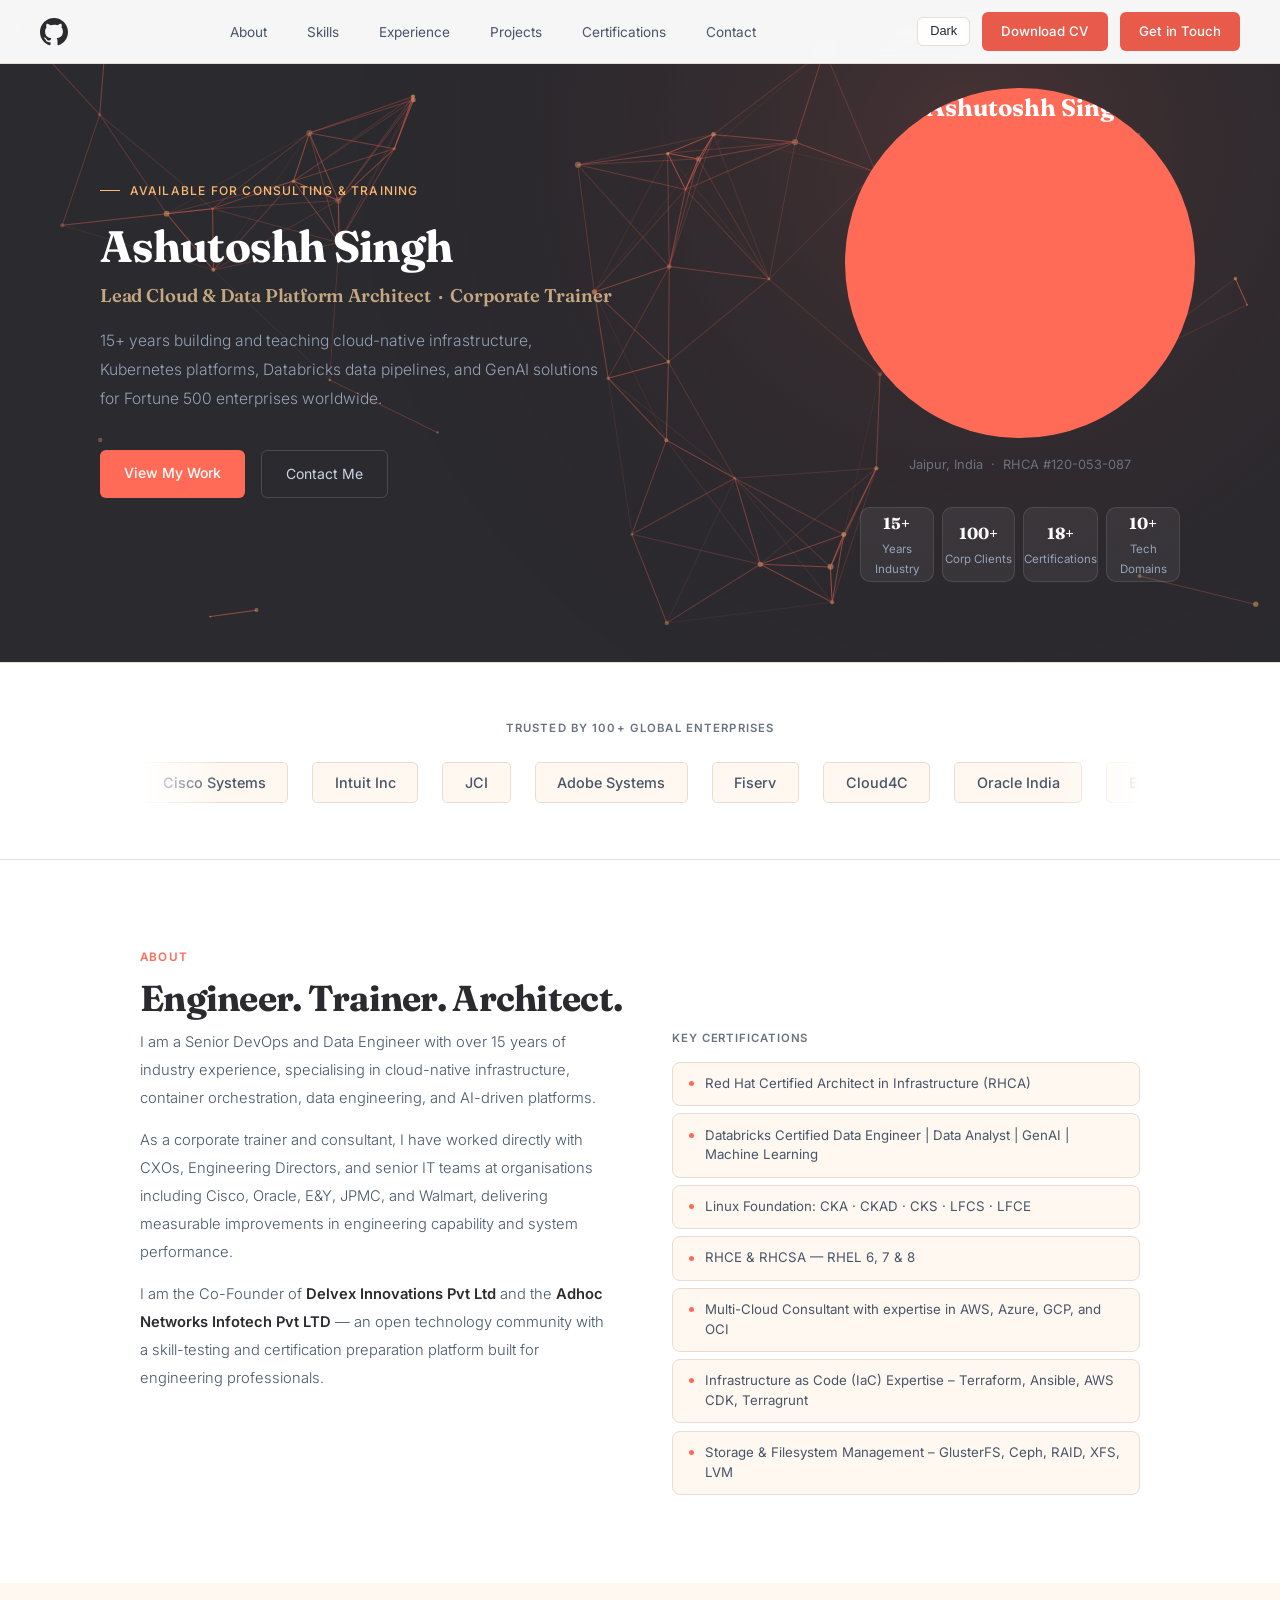
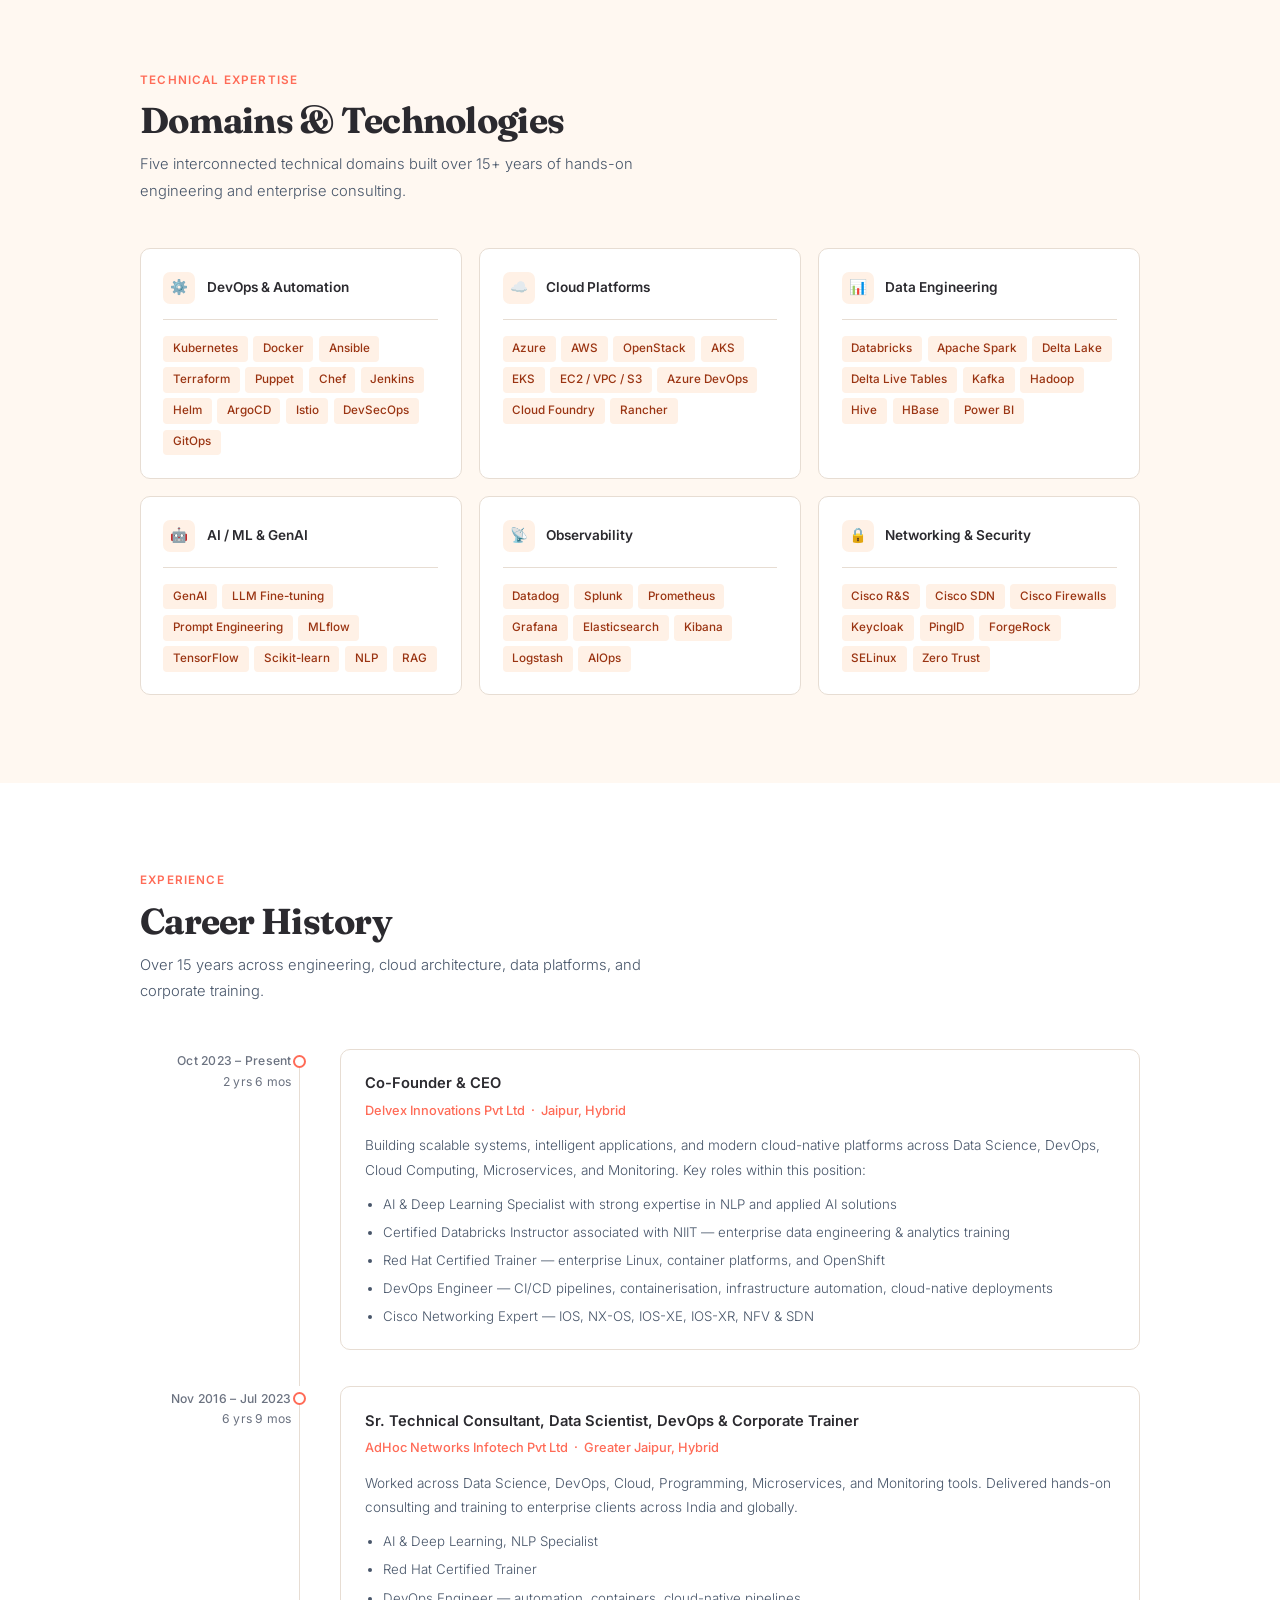
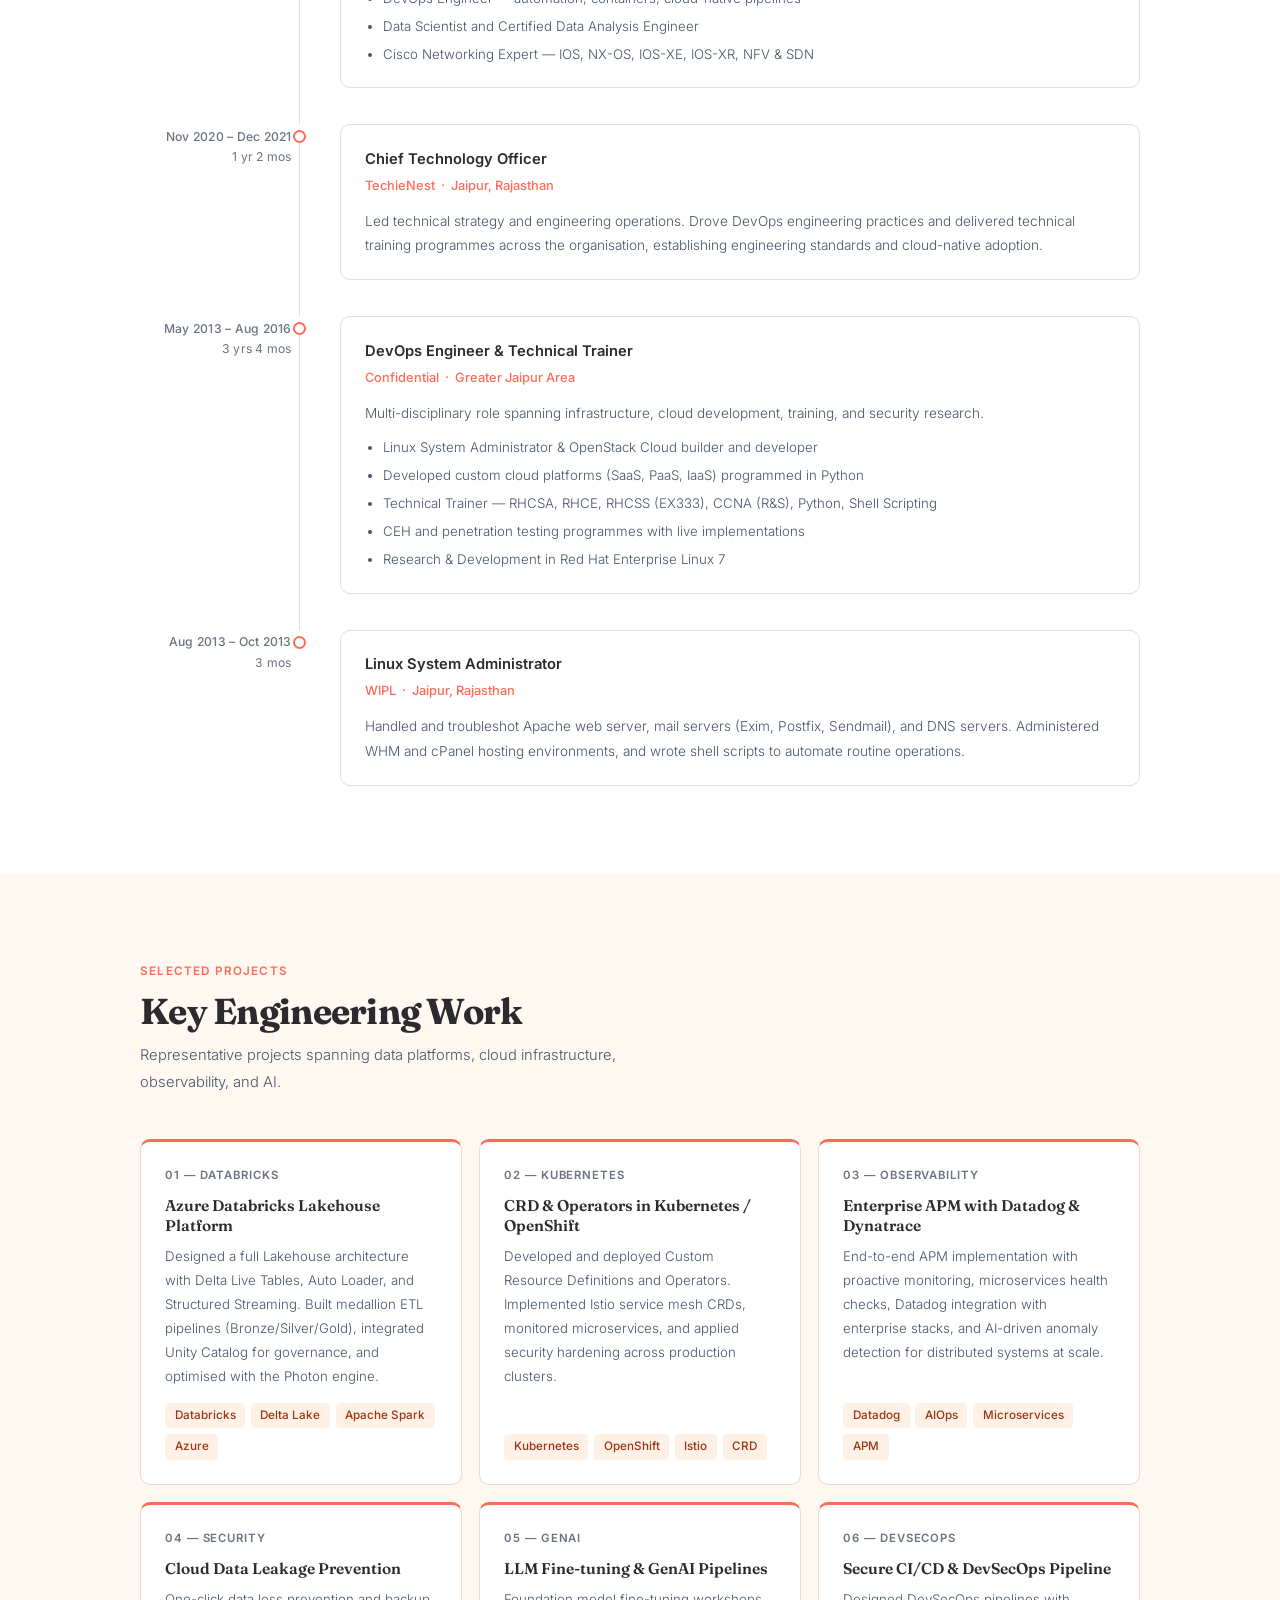
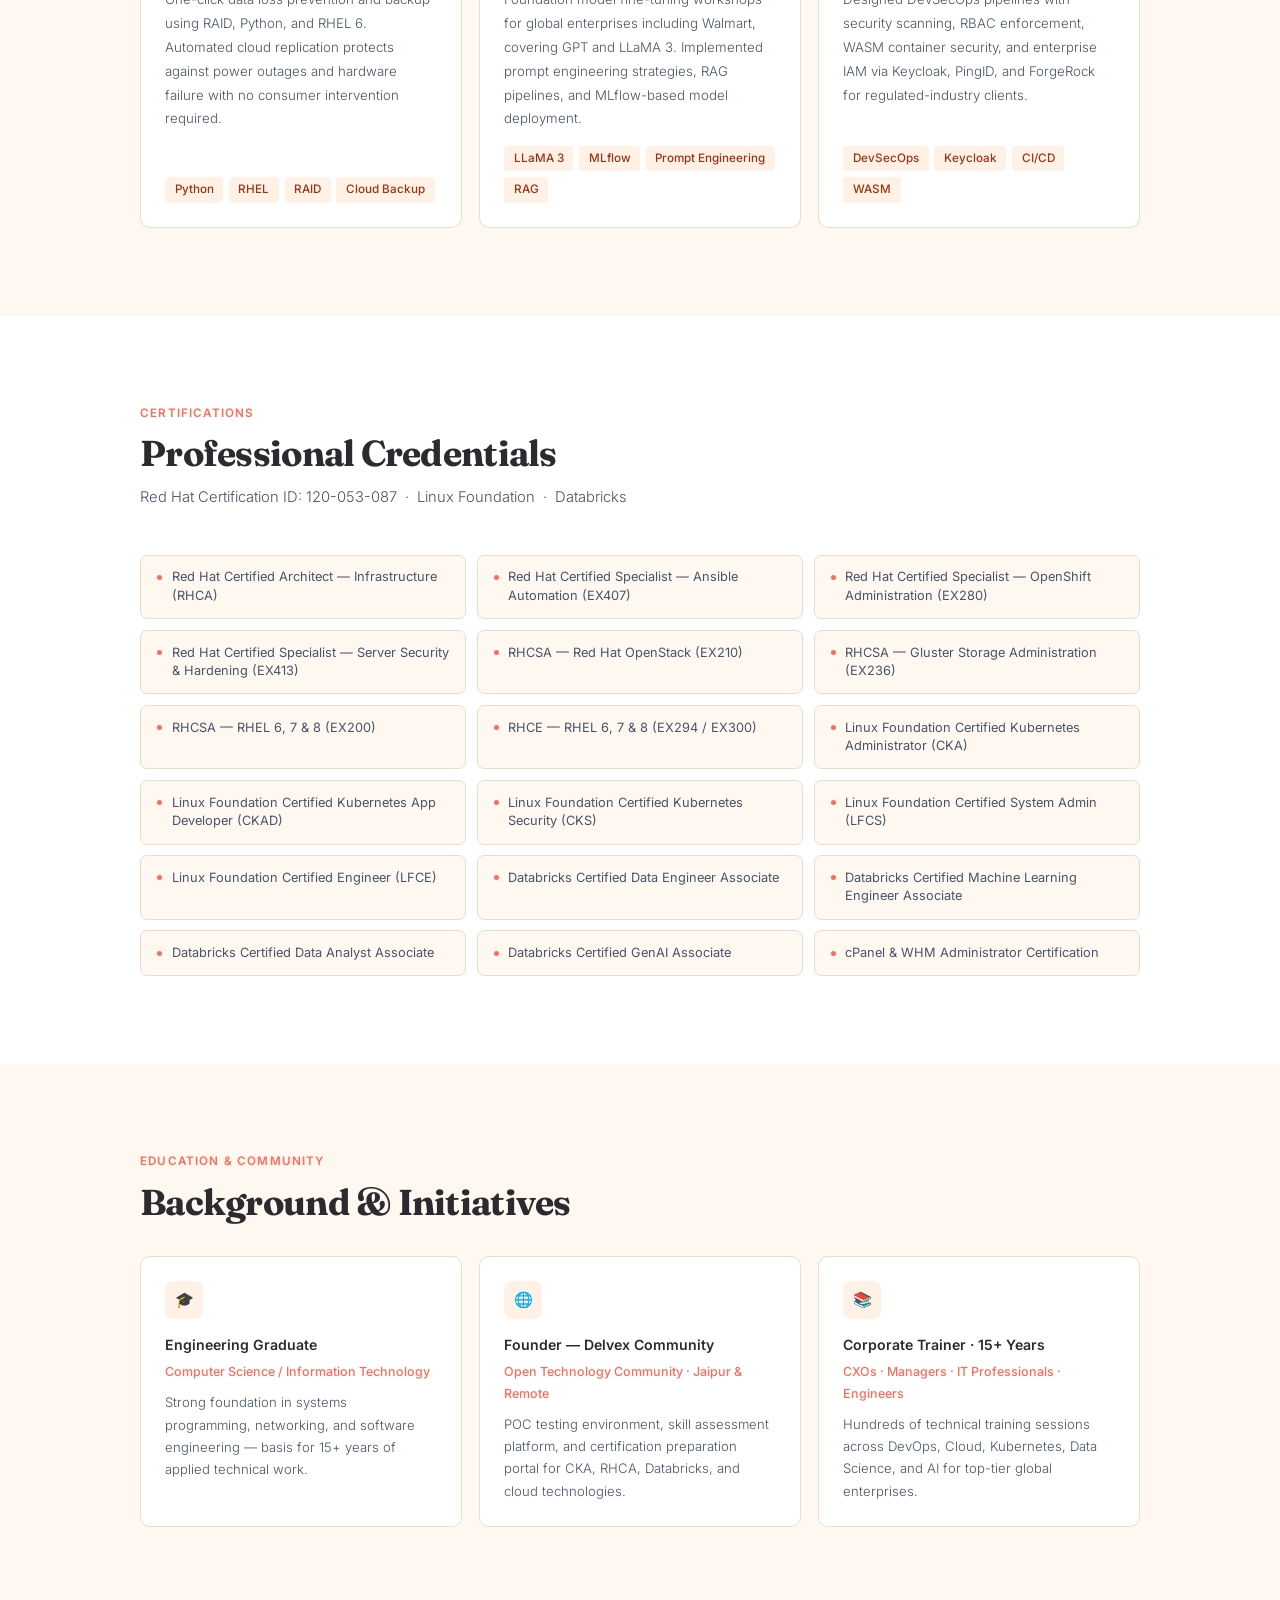
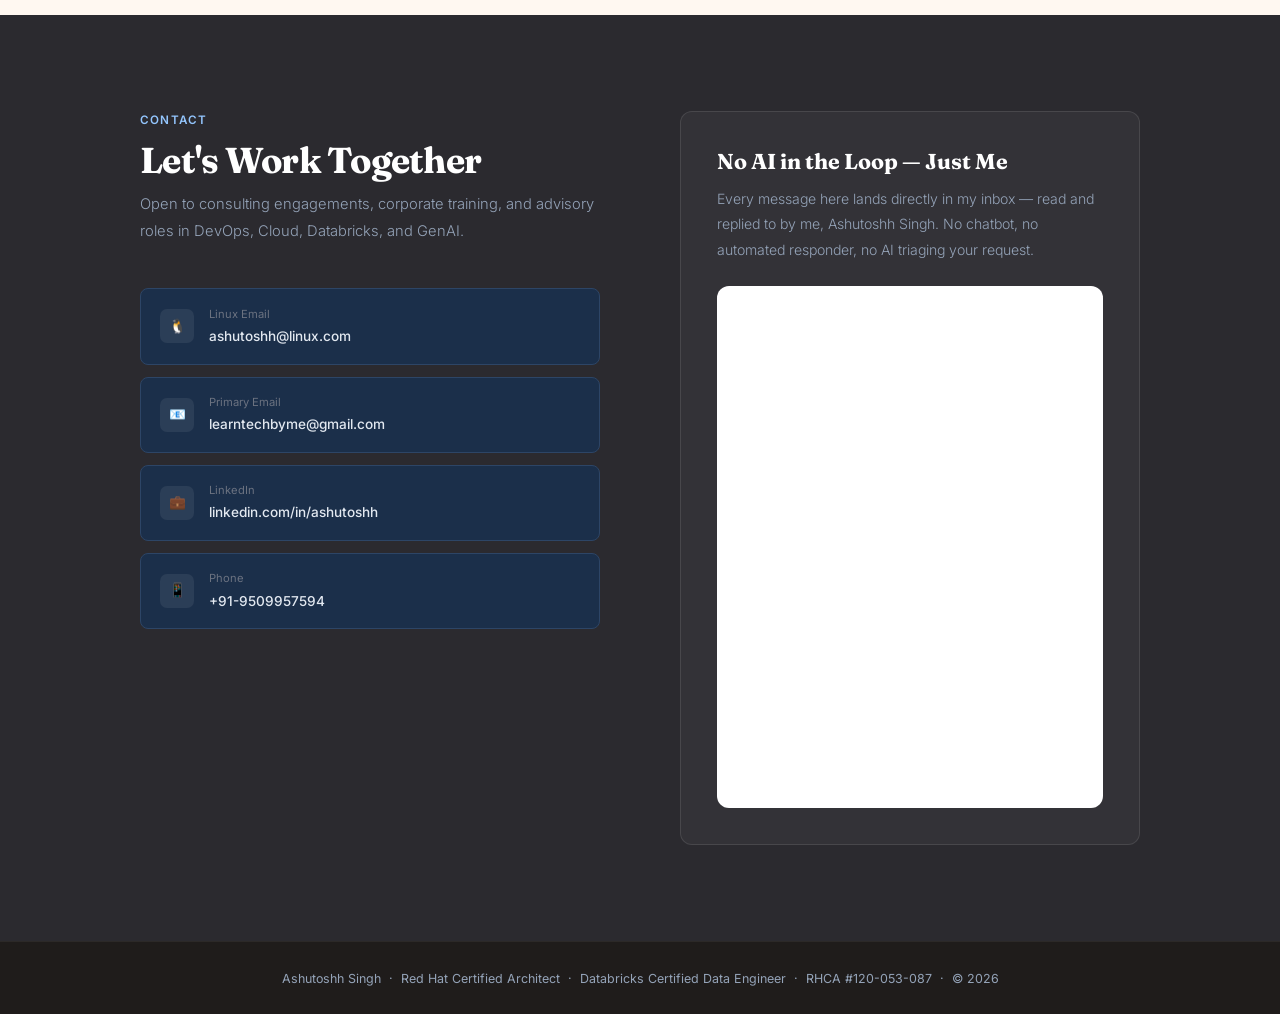
==== index.html @ 28210492 "Databricsk Certs GenAI" ====
<!DOCTYPE html>
<html lang="en">
<head>
<meta charset="UTF-8"/>
<meta name="viewport" content="width=device-width, initial-scale=1.0"/>
<meta name="description" content="Ashutoshh Singh - Lead Cloud and Data Platform Architect, DevOps consultant, and corporate trainer with 15+ years of experience."/>
<title>Ashutoshh Singh — Lead Devops & Data Platform Architect | Corporate Trainer</title>
<link rel="preconnect" href="https://fonts.googleapis.com"/>
<link rel="preconnect" href="https://fonts.gstatic.com" crossorigin/>
<link href="https://fonts.googleapis.com/css2?family=Inter:wght@300;400;500;600&family=Fraunces:wght@400;600;700&display=swap" rel="stylesheet"/>
<script type="text/javascript" src="https://js-cdn.dynatrace.com/jstag/1547c029d8c/bf96698ipk/3ed8f9ea52c4d3cd_complete.js" crossorigin="anonymous"></script>
<script>
  (function () {
    try {
      var savedTheme = localStorage.getItem('theme');
      var prefersDark = globalThis.matchMedia && globalThis.matchMedia('(prefers-color-scheme: dark)').matches;
      var activeTheme = savedTheme || (prefersDark ? 'dark' : 'light');
      document.documentElement.dataset.theme = activeTheme;
    } catch {
      document.documentElement.dataset.theme = 'light';
    }
  })();
</script>
<link rel="stylesheet" href="styles.css"/>
</head>
<body>

<a href="#about" style="position:absolute;left:-9999px;top:auto;width:1px;height:1px;overflow:hidden;">Skip to content</a>

<nav>
  <div class="nav-logo">
    <a href="https://github.com/redashu" target="_blank" rel="noopener noreferrer" aria-label="GitHub Profile" style="display:flex;align-items:center;color:var(--navy);text-decoration:none;">
      <svg xmlns="http://www.w3.org/2000/svg" width="28" height="28" viewBox="0 0 24 24" fill="currentColor">
        <path d="M12 0C5.374 0 0 5.373 0 12c0 5.302 3.438 9.8 8.207 11.387.599.111.793-.261.793-.577v-2.234c-3.338.726-4.033-1.416-4.033-1.416-.546-1.387-1.333-1.756-1.333-1.756-1.089-.745.083-.729.083-.729 1.205.084 1.839 1.237 1.839 1.237 1.07 1.834 2.807 1.304 3.492.997.107-.775.418-1.305.762-1.604-2.665-.305-5.467-1.334-5.467-5.931 0-1.311.469-2.381 1.236-3.221-.124-.303-.535-1.524.117-3.176 0 0 1.008-.322 3.301 1.23A11.509 11.509 0 0112 5.803c1.02.005 2.047.138 3.006.404 2.291-1.552 3.297-1.23 3.297-1.23.653 1.653.242 2.874.118 3.176.77.84 1.235 1.911 1.235 3.221 0 4.609-2.807 5.624-5.479 5.921.43.372.823 1.102.823 2.222v3.293c0 .319.192.694.801.576C20.566 21.797 24 17.3 24 12c0-6.627-5.373-12-12-12z"/>
      </svg>
    </a>
  </div>
  <ul class="nav-links">
    <li><a href="#about">About</a></li>
    <li><a href="#skills">Skills</a></li>
    <li><a href="#experience">Experience</a></li>
    <li><a href="#projects">Projects</a></li>
    <li><a href="#certifications">Certifications</a></li>
    <li><a href="#contact">Contact</a></li>
  </ul>
  <div class="nav-cta">
    <button id="theme-toggle" class="theme-toggle" type="button" aria-label="Switch between dark and light theme">Dark</button>
    <a href="portfolio.pdf" download>Download CV</a>
    <a href="#contact">Get in Touch</a>
  </div>
</nav>

<section id="hero">
  <canvas id="hero-bg-canvas" class="hero-bg-canvas"></canvas>
  <div class="hero-inner">
    <div>
      <div class="hero-eyebrow"><span></span>Available for Consulting &amp; Training</div>
      <h1>Ashutoshh Singh</h1>
      <p style="font-family:'Fraunces',serif;font-size:1.15rem;font-weight:600;color:#C4A882;margin-bottom:1rem;letter-spacing:-.01em;">Lead Cloud &amp; Data Platform Architect &nbsp;·&nbsp; Corporate Trainer</p>
      <p class="hero-sub">15+ years building and teaching cloud-native infrastructure, Kubernetes platforms, Databricks data pipelines, and GenAI solutions for Fortune 500 enterprises worldwide.</p>
      <div class="hero-actions">
        <a href="#projects" class="btn-primary">View My Work</a>
        <a href="#contact" class="btn-ghost">Contact Me</a>
      </div>
    </div>
    <div class="hero-card">
      <div style="display: flex; align-items: center; justify-content: center;">
        <div class="avatar">
          <img src="https://avatars.githubusercontent.com/u/8552914?v=4" alt="Ashutoshh Singh" loading="lazy" decoding="async">
        </div>
      </div>
      <div class="hero-title-sm">Jaipur, India &nbsp;·&nbsp; RHCA #120-053-087</div>
      <div class="divider"></div>
      <div class="stat-row">
        <div class="stat-box"><div class="stat-num">15+</div><div class="stat-label">Years Industry</div></div>
        <div class="stat-box"><div class="stat-num">100+</div><div class="stat-label">Corp Clients</div></div>
        <div class="stat-box"><div class="stat-num">18+</div><div class="stat-label">Certifications</div></div>
        <div class="stat-box"><div class="stat-num">10+</div><div class="stat-label">Tech Domains</div></div>
      </div>
    </div>
  </div>
</section>

<section id="clients">
  <div class="container">
    <div class="clients-eyebrow">Trusted by 100+ global enterprises</div>
    <div class="marquee-wrap">
   <div class="marquee">
        <span class="client-pill">Cisco Systems</span> <span class="client-pill">Intuit Inc</span> <span class="client-pill">JCI</span> <span class="client-pill"> Adobe Systems </span>  <span class="client-pill">Fiserv</span> <span class="client-pill">Cloud4C</span> <span class="client-pill">Oracle India</span><span class="client-pill">Ernst &amp; Young</span><span class="client-pill">JP Morgan Chase</span><span class="client-pill">Walmart</span><span class="client-pill">BMO</span><span class="client-pill">Mobileum</span><span class="client-pill">TCS</span><span class="client-pill">Wipro</span><span class="client-pill">Infosys</span><span class="client-pill">Microsoft</span><span class="client-pill">Red Hat</span><span class="client-pill">Accenture</span><span class="client-pill">Deloitte</span><span class="client-pill">Capgemini</span><span class="client-pill">Adobe</span><span class="client-pill">Salesforce</span><span class="client-pill">Vodafone</span><span class="client-pill">Ericsson</span><span class="client-pill">Fidelity</span><span class="client-pill">Honeywell</span><span class="client-pill">Roche</span><span class="client-pill">NASA</span><span class="client-pill">USPTO</span><span class="client-pill">USGS</span><span class="client-pill">Bank of America</span><span class="client-pill">Blue Cross &amp; Blue Shield</span><span class="client-pill">CGI</span><span class="client-pill">Epsilon</span><span class="client-pill">Mercedes-Benz</span><span class="client-pill">Siemens</span><span class="client-pill">Orange</span><span class="client-pill">BFC Systems</span><span class="client-pill">Aristocrat</span><span class="client-pill">Unisys</span><span class="client-pill">LKQ</span><span class="client-pill">Rakuten Symphony</span><span class="client-pill">Eurofins</span><span class="client-pill">Euroclear</span><span class="client-pill">MBRD</span><span class="client-pill">West Corporation</span><span class="client-pill">Western Digital</span><span class="client-pill">Gaea Technologies Pvt Ltd</span><span class="client-pill">kyndrl</span><span class="client-pill">Tavisca</span><span class="client-pill">software AG</span><span class="client-pill">Decurtis</span>
        <span class="client-pill">Cisco Systems</span> <span class="client-pill">Intuit Inc</span> <span class="client-pill">JCI</span> <span class="client-pill"> Adobe Systems </span>  <span class="client-pill">Fiserv</span> <span class="client-pill">Cloud4C</span> <span class="client-pill">Oracle India</span><span class="client-pill">Ernst &amp; Young</span><span class="client-pill">JP Morgan Chase</span><span class="client-pill">Walmart</span><span class="client-pill">BMO</span><span class="client-pill">Mobileum</span><span class="client-pill">TCS</span><span class="client-pill">Wipro</span><span class="client-pill">Infosys</span><span class="client-pill">Microsoft</span><span class="client-pill">Red Hat</span><span class="client-pill">Accenture</span><span class="client-pill">Deloitte</span><span class="client-pill">Capgemini</span><span class="client-pill">Adobe</span><span class="client-pill">Salesforce</span><span class="client-pill">Vodafone</span><span class="client-pill">Ericsson</span><span class="client-pill">Fidelity</span><span class="client-pill">Honeywell</span><span class="client-pill">Roche</span><span class="client-pill">NASA</span><span class="client-pill">USPTO</span><span class="client-pill">USGS</span><span class="client-pill">Bank of America</span><span class="client-pill">Blue Cross &amp; Blue Shield</span><span class="client-pill">CGI</span><span class="client-pill">Epsilon</span><span class="client-pill">Mercedes-Benz</span><span class="client-pill">Siemens</span><span class="client-pill">Orange</span><span class="client-pill">BFC Systems</span><span class="client-pill">Aristocrat</span><span class="client-pill">Unisys</span><span class="client-pill">LKQ</span><span class="client-pill">Rakuten Symphony</span><span class="client-pill">Eurofins</span><span class="client-pill">Euroclear</span><span class="client-pill">MBRD</span><span class="client-pill">West Corporation</span><span class="client-pill">Western Digital</span><span class="client-pill">Gaea Technologies Pvt Ltd</span><span class="client-pill">kyndrl</span><span class="client-pill">Tavisca</span><span class="client-pill">software AG</span><span class="client-pill">Decurtis</span>
      </div>
    </div>
  </div>
</section>

<section id="about" class="section-wrap alt">
  <div class="container">
    <div class="eyebrow">About</div>
    <h2>Engineer. Trainer. Architect.</h2>
    <div class="about-grid">
      <div class="about-text">
        <p>I am a Senior DevOps and Data Engineer with over 15 years of industry experience, specialising in cloud-native infrastructure, container orchestration, data engineering, and AI-driven platforms.</p>
        <p>As a corporate trainer and consultant, I have worked directly with CXOs, Engineering Directors, and senior IT teams at organisations including Cisco, Oracle, E&amp;Y, JPMC, and Walmart, delivering measurable improvements in engineering capability and system performance.</p>
        <p>I am the Co-Founder of <strong style="font-weight:600;color:var(--navy);">Delvex Innovations Pvt Ltd</strong> and the <strong style="font-weight:600;color:var(--navy);">Adhoc Networks Infotech Pvt LTD </strong> — an open technology community with a skill-testing and certification preparation platform built for engineering professionals.</p>
      </div>
      <div>
        <div class="cert-group-label">Key Certifications</div>
        <div class="cert-list">
          <div class="cert-item"><div class="cert-dot"></div>Red Hat Certified Architect in Infrastructure (RHCA)</div>
          <div class="cert-item"><div class="cert-dot"></div>Databricks Certified Data Engineer | Data Analyst | GenAI | Machine Learning </div>
          <div class="cert-item"><div class="cert-dot"></div>Linux Foundation: CKA · CKAD · CKS · LFCS · LFCE</div>
          <div class="cert-item"><div class="cert-dot"></div>RHCE &amp; RHCSA — RHEL 6, 7 &amp; 8</div>
          <div class="cert-item"><div class="cert-dot"></div>Multi-Cloud Consultant with expertise in AWS, Azure, GCP, and OCI</div> 
          <div class="cert-item"><div class="cert-dot"></div>Infrastructure as Code (IaC) Expertise – Terraform, Ansible, AWS CDK, Terragrunt</div>
          <div class="cert-item"><div class="cert-dot"></div>Storage & Filesystem Management – GlusterFS, Ceph, RAID, XFS, LVM</div>        </div>
      </div>
    </div>
  </div>
</section>

<section id="skills" class="section-wrap">
  <div class="container">
    <div class="eyebrow">Technical Expertise</div>
    <h2>Domains &amp; Technologies</h2>
    <p class="section-intro">Five interconnected technical domains built over 15+ years of hands-on engineering and enterprise consulting.</p>
    <div class="skills-grid">
      <div class="skill-card">
        <div class="skill-card-top"><div class="skill-icon-box">⚙️</div><h3>DevOps &amp; Automation</h3></div>
        <div class="tags"><span class="tag">Kubernetes</span><span class="tag">Docker</span><span class="tag">Ansible</span><span class="tag">Terraform</span><span class="tag">Puppet</span><span class="tag">Chef</span><span class="tag">Jenkins</span><span class="tag">Helm</span><span class="tag">ArgoCD</span><span class="tag">Istio</span><span class="tag">DevSecOps</span><span class="tag">GitOps</span></div>
      </div>
      <div class="skill-card">
        <div class="skill-card-top"><div class="skill-icon-box">☁️</div><h3>Cloud Platforms</h3></div>
        <div class="tags"><span class="tag">Azure</span><span class="tag">AWS</span><span class="tag">OpenStack</span><span class="tag">AKS</span><span class="tag">EKS</span><span class="tag">EC2 / VPC / S3</span><span class="tag">Azure DevOps</span><span class="tag">Cloud Foundry</span><span class="tag">Rancher</span></div>
      </div>
      <div class="skill-card">
        <div class="skill-card-top"><div class="skill-icon-box">📊</div><h3>Data Engineering</h3></div>
        <div class="tags"><span class="tag">Databricks</span><span class="tag">Apache Spark</span><span class="tag">Delta Lake</span><span class="tag">Delta Live Tables</span><span class="tag">Kafka</span><span class="tag">Hadoop</span><span class="tag">Hive</span><span class="tag">HBase</span><span class="tag">Power BI</span></div>
      </div>
      <div class="skill-card">
        <div class="skill-card-top"><div class="skill-icon-box">🤖</div><h3>AI / ML &amp; GenAI</h3></div>
        <div class="tags"><span class="tag">GenAI</span><span class="tag">LLM Fine-tuning</span><span class="tag">Prompt Engineering</span><span class="tag">MLflow</span><span class="tag">TensorFlow</span><span class="tag">Scikit-learn</span><span class="tag">NLP</span><span class="tag">RAG</span></div>
      </div>
      <div class="skill-card">
        <div class="skill-card-top"><div class="skill-icon-box">📡</div><h3>Observability</h3></div>
        <div class="tags"><span class="tag">Datadog</span><span class="tag">Splunk</span><span class="tag">Prometheus</span><span class="tag">Grafana</span><span class="tag">Elasticsearch</span><span class="tag">Kibana</span><span class="tag">Logstash</span><span class="tag">AIOps</span></div>
      </div>
      <div class="skill-card">
        <div class="skill-card-top"><div class="skill-icon-box">🔒</div><h3>Networking &amp; Security</h3></div>
        <div class="tags"><span class="tag">Cisco R&amp;S</span><span class="tag">Cisco SDN</span><span class="tag">Cisco Firewalls</span><span class="tag">Keycloak</span><span class="tag">PingID</span><span class="tag">ForgeRock</span><span class="tag">SELinux</span><span class="tag">Zero Trust</span></div>
      </div>
    </div>
  </div>
</section>

<section id="experience" class="section-wrap alt">
  <div class="container">
    <div class="eyebrow">Experience</div>
    <h2>Career History</h2>
    <p class="section-intro">Over 15 years across engineering, cloud architecture, data platforms, and corporate training.</p>
    <div class="timeline">
      <div class="tl-item">
        <div class="tl-date">Oct 2023 – Present<br/><span style="color:var(--txt3);font-weight:400;">2 yrs 6 mos</span></div><div class="tl-dot"></div><div class="tl-line"></div>
        <div class="tl-body">
          <div class="tl-role">Co-Founder &amp; CEO</div>
          <div class="tl-company">Delvex Innovations Pvt Ltd &nbsp;·&nbsp; Jaipur, Hybrid</div>
          <div class="tl-desc">Building scalable systems, intelligent applications, and modern cloud-native platforms across Data Science, DevOps, Cloud Computing, Microservices, and Monitoring. Key roles within this position:</div>
          <ul style="margin-top:.65rem;padding-left:1.1rem;display:flex;flex-direction:column;gap:.35rem;">
            <li style="font-size:.83rem;color:var(--txt2);font-weight:300;line-height:1.7;">AI &amp; Deep Learning Specialist with strong expertise in NLP and applied AI solutions</li>
            <li style="font-size:.83rem;color:var(--txt2);font-weight:300;line-height:1.7;">Certified Databricks Instructor associated with NIIT — enterprise data engineering &amp; analytics training</li>
            <li style="font-size:.83rem;color:var(--txt2);font-weight:300;line-height:1.7;">Red Hat Certified Trainer — enterprise Linux, container platforms, and OpenShift</li>
            <li style="font-size:.83rem;color:var(--txt2);font-weight:300;line-height:1.7;">DevOps Engineer — CI/CD pipelines, containerisation, infrastructure automation, cloud-native deployments</li>
            <li style="font-size:.83rem;color:var(--txt2);font-weight:300;line-height:1.7;">Cisco Networking Expert — IOS, NX-OS, IOS-XE, IOS-XR, NFV &amp; SDN</li>
          </ul>
        </div>
      </div>
      <div class="tl-item">
        <div class="tl-date">Nov 2016 – Jul 2023<br/><span style="color:var(--txt3);font-weight:400;">6 yrs 9 mos</span></div><div class="tl-dot"></div><div class="tl-line"></div>
        <div class="tl-body">
          <div class="tl-role">Sr. Technical Consultant, Data Scientist, DevOps &amp; Corporate Trainer</div>
          <div class="tl-company">AdHoc Networks Infotech Pvt Ltd &nbsp;·&nbsp; Greater Jaipur, Hybrid</div>
          <div class="tl-desc">Worked across Data Science, DevOps, Cloud, Programming, Microservices, and Monitoring tools. Delivered hands-on consulting and training to enterprise clients across India and globally.</div>
          <ul style="margin-top:.65rem;padding-left:1.1rem;display:flex;flex-direction:column;gap:.35rem;">
            <li style="font-size:.83rem;color:var(--txt2);font-weight:300;line-height:1.7;">AI &amp; Deep Learning, NLP Specialist</li>
            <li style="font-size:.83rem;color:var(--txt2);font-weight:300;line-height:1.7;">Red Hat Certified Trainer</li>
            <li style="font-size:.83rem;color:var(--txt2);font-weight:300;line-height:1.7;">DevOps Engineer — automation, containers, cloud-native pipelines</li>
            <li style="font-size:.83rem;color:var(--txt2);font-weight:300;line-height:1.7;">Data Scientist and Certified Data Analysis Engineer</li>
            <li style="font-size:.83rem;color:var(--txt2);font-weight:300;line-height:1.7;">Cisco Networking Expert — IOS, NX-OS, IOS-XE, IOS-XR, NFV &amp; SDN</li>
          </ul>
        </div>
      </div>
      <div class="tl-item">
        <div class="tl-date">Nov 2020 – Dec 2021<br/><span style="color:var(--txt3);font-weight:400;">1 yr 2 mos</span></div><div class="tl-dot"></div><div class="tl-line"></div>
        <div class="tl-body">
          <div class="tl-role">Chief Technology Officer</div>
          <div class="tl-company">TechieNest &nbsp;·&nbsp; Jaipur, Rajasthan</div>
          <div class="tl-desc">Led technical strategy and engineering operations. Drove DevOps engineering practices and delivered technical training programmes across the organisation, establishing engineering standards and cloud-native adoption.</div>
        </div>
      </div>
      <div class="tl-item">
        <div class="tl-date">May 2013 – Aug 2016<br/><span style="color:var(--txt3);font-weight:400;">3 yrs 4 mos</span></div><div class="tl-dot"></div><div class="tl-line"></div>
        <div class="tl-body">
          <div class="tl-role">DevOps Engineer &amp; Technical Trainer</div>
          <div class="tl-company">Confidential &nbsp;·&nbsp; Greater Jaipur Area</div>
          <div class="tl-desc">Multi-disciplinary role spanning infrastructure, cloud development, training, and security research.</div>
          <ul style="margin-top:.65rem;padding-left:1.1rem;display:flex;flex-direction:column;gap:.35rem;">
            <li style="font-size:.83rem;color:var(--txt2);font-weight:300;line-height:1.7;">Linux System Administrator &amp; OpenStack Cloud builder and developer</li>
            <li style="font-size:.83rem;color:var(--txt2);font-weight:300;line-height:1.7;">Developed custom cloud platforms (SaaS, PaaS, IaaS) programmed in Python</li>
            <li style="font-size:.83rem;color:var(--txt2);font-weight:300;line-height:1.7;">Technical Trainer — RHCSA, RHCE, RHCSS (EX333), CCNA (R&amp;S), Python, Shell Scripting</li>
            <li style="font-size:.83rem;color:var(--txt2);font-weight:300;line-height:1.7;">CEH and penetration testing programmes with live implementations</li>
            <li style="font-size:.83rem;color:var(--txt2);font-weight:300;line-height:1.7;">Research &amp; Development in Red Hat Enterprise Linux 7</li>
          </ul>
        </div>
      </div>
      <div class="tl-item">
        <div class="tl-date">Aug 2013 – Oct 2013<br/><span style="color:var(--txt3);font-weight:400;">3 mos</span></div><div class="tl-dot"></div><div class="tl-line"></div>
        <div class="tl-body">
          <div class="tl-role">Linux System Administrator</div>
          <div class="tl-company">WIPL &nbsp;·&nbsp; Jaipur, Rajasthan</div>
          <div class="tl-desc">Handled and troubleshot Apache web server, mail servers (Exim, Postfix, Sendmail), and DNS servers. Administered WHM and cPanel hosting environments, and wrote shell scripts to automate routine operations.</div>
        </div>
      </div>
    </div>
  </div>
</section>

<section id="projects" class="section-wrap">
  <div class="container">
    <div class="eyebrow">Selected Projects</div>
    <h2>Key Engineering Work</h2>
    <p class="section-intro">Representative projects spanning data platforms, cloud infrastructure, observability, and AI.</p>
    <div class="projects-grid">
      <div class="proj-card">
        <div class="proj-num">01 — Databricks</div>
        <h3>Azure Databricks Lakehouse Platform</h3>
        <p>Designed a full Lakehouse architecture with Delta Live Tables, Auto Loader, and Structured Streaming. Built medallion ETL pipelines (Bronze/Silver/Gold), integrated Unity Catalog for governance, and optimised with the Photon engine.</p>
        <div class="tags"><span class="tag">Databricks</span><span class="tag">Delta Lake</span><span class="tag">Apache Spark</span><span class="tag">Azure</span></div>
      </div>
      <div class="proj-card">
        <div class="proj-num">02 — Kubernetes</div>
        <h3>CRD &amp; Operators in Kubernetes / OpenShift</h3>
        <p>Developed and deployed Custom Resource Definitions and Operators. Implemented Istio service mesh CRDs, monitored microservices, and applied security hardening across production clusters.</p>
        <div class="tags"><span class="tag">Kubernetes</span><span class="tag">OpenShift</span><span class="tag">Istio</span><span class="tag">CRD</span></div>
      </div>
      <div class="proj-card">
        <div class="proj-num">03 — Observability</div>
        <h3>Enterprise APM with Datadog & Dynatrace </h3>
        <p>End-to-end APM implementation with proactive monitoring, microservices health checks, Datadog integration with enterprise stacks, and AI-driven anomaly detection for distributed systems at scale.</p>
        <div class="tags"><span class="tag">Datadog</span><span class="tag">AIOps</span><span class="tag">Microservices</span><span class="tag">APM</span></div>
      </div>
      <div class="proj-card">
        <div class="proj-num">04 — Security</div>
        <h3>Cloud Data Leakage Prevention</h3>
        <p>One-click data loss prevention and backup using RAID, Python, and RHEL 6. Automated cloud replication protects against power outages and hardware failure with no consumer intervention required.</p>
        <div class="tags"><span class="tag">Python</span><span class="tag">RHEL</span><span class="tag">RAID</span><span class="tag">Cloud Backup</span></div>
      </div>
      <div class="proj-card">
        <div class="proj-num">05 — GenAI</div>
        <h3>LLM Fine-tuning &amp; GenAI Pipelines</h3>
        <p>Foundation model fine-tuning workshops for global enterprises including Walmart, covering GPT and LLaMA 3. Implemented prompt engineering strategies, RAG pipelines, and MLflow-based model deployment.</p>
        <div class="tags"><span class="tag">LLaMA 3</span><span class="tag">MLflow</span><span class="tag">Prompt Engineering</span><span class="tag">RAG</span></div>
      </div>
      <div class="proj-card">
        <div class="proj-num">06 — DevSecOps</div>
        <h3>Secure CI/CD &amp; DevSecOps Pipeline</h3>
        <p>Designed DevSecOps pipelines with security scanning, RBAC enforcement, WASM container security, and enterprise IAM via Keycloak, PingID, and ForgeRock for regulated-industry clients.</p>
        <div class="tags"><span class="tag">DevSecOps</span><span class="tag">Keycloak</span><span class="tag">CI/CD</span><span class="tag">WASM</span></div>
      </div>
    </div>
  </div>
</section>

<section id="certifications" class="section-wrap alt">
  <div class="container">
    <div class="eyebrow">Certifications</div>
    <h2>Professional Credentials</h2>
    <p class="section-intro">Red Hat Certification ID: 120-053-087 &nbsp;·&nbsp; Linux Foundation &nbsp;·&nbsp; Databricks</p>
    <div class="cert-full-grid">
      <div class="cert-full-item">Red Hat Certified Architect — Infrastructure (RHCA)</div>
      <div class="cert-full-item">Red Hat Certified Specialist — Ansible Automation (EX407)</div>
      <div class="cert-full-item">Red Hat Certified Specialist — OpenShift Administration (EX280)</div>
      <div class="cert-full-item">Red Hat Certified Specialist — Server Security &amp; Hardening (EX413)</div>
      <div class="cert-full-item">RHCSA — Red Hat OpenStack (EX210)</div>
      <div class="cert-full-item">RHCSA — Gluster Storage Administration (EX236)</div>
      <div class="cert-full-item">RHCSA — RHEL 6, 7 &amp; 8 (EX200)</div>
      <div class="cert-full-item">RHCE — RHEL 6, 7 &amp; 8 (EX294 / EX300)</div>
      <div class="cert-full-item">Linux Foundation Certified Kubernetes Administrator (CKA)</div>
      <div class="cert-full-item">Linux Foundation Certified Kubernetes App Developer (CKAD)</div>
      <div class="cert-full-item">Linux Foundation Certified Kubernetes Security (CKS)</div>
      <div class="cert-full-item">Linux Foundation Certified System Admin (LFCS)</div>
      <div class="cert-full-item">Linux Foundation Certified Engineer (LFCE)</div>
      <div class="cert-full-item">Databricks Certified Data Engineer Associate</div>
      <div class="cert-full-item">Databricks Certified Machine Learning Engineer Associate</div>
      <div class="cert-full-item">Databricks Certified Data Analyst Associate</div>
      <div class="cert-full-item">Databricks Certified GenAI Associate</div>
      <div class="cert-full-item">cPanel &amp; WHM Administrator Certification</div>
    </div>
  </div>
</section>

<section id="education" class="section-wrap">
  <div class="container">
    <div class="eyebrow">Education &amp; Community</div>
    <h2>Background &amp; Initiatives</h2>
    <div class="edu-grid">
      <div class="edu-card">
        <div class="edu-icon">🎓</div>
        <h3>Engineering Graduate</h3>
        <div class="edu-sub">Computer Science / Information Technology</div>
        <p>Strong foundation in systems programming, networking, and software engineering — basis for 15+ years of applied technical work.</p>
      </div>
      <div class="edu-card">
        <div class="edu-icon">🌐</div>
        <h3>Founder — Delvex Community</h3>
        <div class="edu-sub">Open Technology Community · Jaipur &amp; Remote</div>
        <p>POC testing environment, skill assessment platform, and certification preparation portal for CKA, RHCA, Databricks, and cloud technologies.</p>
      </div>
      <div class="edu-card">
        <div class="edu-icon">📚</div>
        <h3>Corporate Trainer · 15+ Years</h3>
        <div class="edu-sub">CXOs · Managers · IT Professionals · Engineers</div>
        <p>Hundreds of technical training sessions across DevOps, Cloud, Kubernetes, Data Science, and AI for top-tier global enterprises.</p>
      </div>
    </div>
  </div>
</section>

<section id="contact">
  <div class="container">
    <div class="contact-inner">
      <div>
        <div class="eyebrow" style="color:#93C5FD;">Contact</div>
        <h2>Let's Work Together</h2>
        <p class="section-intro">Open to consulting engagements, corporate training, and advisory roles in DevOps, Cloud, Databricks, and GenAI.</p>
        <div class="contact-links">
          <a id="email2-link" class="contact-link">
            <div class="contact-link-ico">🐧</div>
            <div><div class="cl-label">Linux Email</div><div class="cl-value" id="email2-val"></div></div>
          </a>
          <a id="email1-link" class="contact-link">
            <div class="contact-link-ico">📧</div>
            <div><div class="cl-label">Primary Email</div><div class="cl-value" id="email1-val"></div></div>
          </a>
          <a href="https://www.linkedin.com/in/ashutoshh" target="_blank" rel="noopener noreferrer" class="contact-link" aria-label="Open LinkedIn profile in a new tab">
            <div class="contact-link-ico">💼</div>
            <div><div class="cl-label">LinkedIn</div><div class="cl-value">linkedin.com/in/ashutoshh</div></div>
          </a>
          <a href="tel:+919509957594" class="contact-link">
            <div class="contact-link-ico">📱</div>
            <div><div class="cl-label">Phone</div><div class="cl-value">+91-9509957594</div></div>
          </a>
        </div>
      </div>
      <div class="contact-cta">
        <h3>No AI in the Loop — Just Me</h3>
        <p>Every message here lands directly in my inbox — read and replied to by me, Ashutoshh Singh. No chatbot, no automated responder, no AI triaging your request.</p>
        <div class="gform-wrap">
          <iframe
            src="https://docs.google.com/forms/d/e/1FAIpQLSfI4M5GzkpDUoZCpukDrvBEPZlNphpgWIj8hw2xTnb2qx2kUw/viewform?embedded=true"
            width="100%"
            height="520"
            frameborder="0"
            marginheight="0"
            marginwidth="0"
            title="Contact Ashutoshh Singh">
            Loading form…
          </iframe>
        </div>
      </div>
    </div>
  </div>
</section>

<footer>
  Ashutoshh Singh &nbsp;·&nbsp; Red Hat Certified Architect &nbsp;·&nbsp; Databricks Certified Data Engineer &nbsp;·&nbsp; RHCA #120-053-087 &nbsp;·&nbsp; © 2026
</footer>

<script>
  (function(){
    function hexToRgb(hex) {
      if (!hex) return null;
      var clean = hex.trim();
      if (clean[0] === '#') clean = clean.slice(1);
      if (clean.length === 3) {
        clean = clean.split('').map(function (ch) { return ch + ch; }).join('');
      }
      if (clean.length !== 6) return null;
      var value = Number.parseInt(clean, 16);
      if (Number.isNaN(value)) return null;
      return {
        r: (value >> 16) & 255,
        g: (value >> 8) & 255,
        b: value & 255
      };
    }

    function rgbaFromVar(styles, varName, alpha, fallbackHex) {
      var rgb = hexToRgb(styles.getPropertyValue(varName)) || hexToRgb(fallbackHex);
      return 'rgba(' + rgb.r + ',' + rgb.g + ',' + rgb.b + ',' + alpha + ')';
    }

    function moveParticle(particle, width, height) {
      particle.x += particle.vx;
      particle.y += particle.vy;

      if (particle.x <= 0 || particle.x >= width) particle.vx *= -1;
      if (particle.y <= 0 || particle.y >= height) particle.vy *= -1;
    }

    function initHeroBackground() {
      var canvas = document.getElementById('hero-bg-canvas');
      var hero = document.getElementById('hero');
      if (!canvas || !hero || !canvas.getContext) return;

      var prefersReduced = globalThis.matchMedia && globalThis.matchMedia('(prefers-reduced-motion: reduce)').matches;
      if (prefersReduced) return;

      var ctx = canvas.getContext('2d');
      var dpr = Math.min(globalThis.devicePixelRatio || 1, 2);
      var particles = [];
      var palette = null;
      var rafId = null;
      var maxLinkDistance = 172;
      var startTime = performance.now();
      var pointer = {
        active: false,
        x: 0,
        y: 0,
        radius: 210,
        force: 0.04
      };

      function setPalette() {
        var styles = getComputedStyle(document.documentElement);
        palette = {
          dotRgb: hexToRgb(styles.getPropertyValue('--accent-soft')) || hexToRgb('#FDBA74'),
          lineRgb: hexToRgb(styles.getPropertyValue('--accent')) || hexToRgb('#FF6B57'),
          haze: rgbaFromVar(styles, '--accent', 0.14, '#FF6B57')
        };
      }

      function createParticle(width, height) {
        var speedX = (Math.random() - 0.5) * 0.52;
        var speedY = (Math.random() - 0.5) * 0.52;
        return {
          x: Math.random() * width,
          y: Math.random() * height,
          vx: speedX,
          vy: speedY,
          r: Math.random() * 2.6 + 0.75,
          baseAlpha: 0.32 + Math.random() * 0.22,
          twinkleAmp: 0.07 + Math.random() * 0.09,
          phase: Math.random() * Math.PI * 2
        };
      }

      function resize() {
        var rect = hero.getBoundingClientRect();
        var width = Math.max(1, Math.floor(rect.width));
        var height = Math.max(1, Math.floor(rect.height));

        canvas.width = Math.floor(width * dpr);
        canvas.height = Math.floor(height * dpr);
        canvas.style.width = width + 'px';
        canvas.style.height = height + 'px';
        ctx.setTransform(dpr, 0, 0, dpr, 0, 0);

        var targetCount = Math.max(28, Math.min(64, Math.floor(width / 26)));
        if (particles.length < targetCount) {
          while (particles.length < targetCount) {
            particles.push(createParticle(width, height));
          }
        } else if (particles.length > targetCount) {
          particles.length = targetCount;
        }
      }

      function drawHaze(width, height) {
        var gradient = ctx.createRadialGradient(width * 0.76, height * 0.22, width * 0.03, width * 0.76, height * 0.22, width * 0.5);
        gradient.addColorStop(0, palette.haze);
        gradient.addColorStop(1, 'rgba(0,0,0,0)');
        ctx.fillStyle = gradient;
        ctx.fillRect(0, 0, width, height);
      }

      function applyPointerInfluence(particle) {
        if (!pointer.active) return;

        var pdx = pointer.x - particle.x;
        var pdy = pointer.y - particle.y;
        var pDist = Math.hypot(pdx, pdy);

        if (pDist >= pointer.radius || pDist <= 0.001) return;

        var influence = (1 - pDist / pointer.radius) * pointer.force;
        particle.vx += (pdx / pDist) * influence;
        particle.vy += (pdy / pDist) * influence;
      }

      function capParticleSpeed(particle) {
        particle.vx *= 0.985;
        particle.vy *= 0.985;

        var maxSpeed = 0.9;
        var speed = Math.hypot(particle.vx, particle.vy);
        if (speed > maxSpeed) {
          particle.vx = (particle.vx / speed) * maxSpeed;
          particle.vy = (particle.vy / speed) * maxSpeed;
        }
      }

      function drawParticle(particle) {
        var elapsed = (performance.now() - startTime) * 0.001;
        var twinkle = particle.baseAlpha + Math.sin(elapsed * 2.2 + particle.phase) * particle.twinkleAmp;
        var alpha = Math.max(0.16, Math.min(0.82, twinkle));
        ctx.beginPath();
        ctx.fillStyle = 'rgba(' + palette.dotRgb.r + ',' + palette.dotRgb.g + ',' + palette.dotRgb.b + ',' + alpha.toFixed(2) + ')';
        ctx.arc(particle.x, particle.y, particle.r, 0, Math.PI * 2);
        ctx.fill();
      }

      function drawParticleLinks(particle, particleIndex) {
        for (var j = particleIndex + 1; j < particles.length; j += 1) {
          var other = particles[j];
          var dx = particle.x - other.x;
          var dy = particle.y - other.y;
          var dist = Math.hypot(dx, dy);
          if (dist < maxLinkDistance) {
            var opacity = (1 - dist / maxLinkDistance) * 0.72;
            ctx.strokeStyle = 'rgba(' + palette.lineRgb.r + ',' + palette.lineRgb.g + ',' + palette.lineRgb.b + ',' + (0.07 + opacity).toFixed(2) + ')';
            ctx.lineWidth = 1.02;
            ctx.beginPath();
            ctx.moveTo(particle.x, particle.y);
            ctx.lineTo(other.x, other.y);
            ctx.stroke();
          }
        }
      }

      function animate() {
        var width = canvas.width / dpr;
        var height = canvas.height / dpr;
        ctx.clearRect(0, 0, width, height);
        drawHaze(width, height);

        for (var i = 0; i < particles.length; i += 1) {
          var p = particles[i];
          applyPointerInfluence(p);
          capParticleSpeed(p);
          moveParticle(p, width, height);
          drawParticle(p);
          drawParticleLinks(p, i);
        }

        rafId = globalThis.requestAnimationFrame(animate);
      }

      setPalette();
      resize();
      animate();

      function setPointerFromEvent(evt) {
        var rect = hero.getBoundingClientRect();
        pointer.active = true;
        pointer.x = evt.clientX - rect.left;
        pointer.y = evt.clientY - rect.top;
      }

      hero.addEventListener('mousemove', setPointerFromEvent);
      hero.addEventListener('mouseenter', function (evt) {
        setPointerFromEvent(evt);
      });
      hero.addEventListener('mouseleave', function () {
        pointer.active = false;
      });

      globalThis.addEventListener('resize', resize);
      document.addEventListener('visibilitychange', function () {
        if (document.hidden && rafId !== null) {
          globalThis.cancelAnimationFrame(rafId);
          rafId = null;
          return;
        }
        if (!document.hidden && rafId === null) {
          animate();
        }
      });
      globalThis.matchMedia('(prefers-color-scheme: dark)').addEventListener('change', setPalette);
    }

    var e1 = 'learntechbyme' + '@' + 'gmail.com';
    var e2 = 'ashutoshh' + '@' + 'linux.com';
    document.getElementById('email1-val').textContent = e1;
    document.getElementById('email2-val').textContent = e2;
    document.getElementById('email1-link').href = 'mailto:' + e1;
    document.getElementById('email2-link').href = 'mailto:' + e2;

    globalThis.submitContactForm = function() {
      var name    = document.getElementById('cf-name').value.trim();
      var email   = document.getElementById('cf-email').value.trim();
      var subject = document.getElementById('cf-subject').value.trim();
      var message = document.getElementById('cf-message').value.trim();
      var errEl   = document.getElementById('cf-error');

      errEl.style.display = 'none';
      errEl.textContent = '';

      if (!name)    { errEl.textContent = 'Please enter your name.';    errEl.style.display='block'; return; }
      if (!email || !/^[^\s@]+@[^\s@]+\.[^\s@]+$/.test(email)) {
        errEl.textContent = 'Please enter a valid email address.';
        errEl.style.display = 'block'; return;
      }
      if (!message) { errEl.textContent = 'Please enter a message.';   errEl.style.display='block'; return; }

      var sub  = subject || 'Consulting / Training Enquiry';
      var body = 'Hi Ashutoshh,\n\n' + message + '\n\n---\nFrom: ' + name + '\nEmail: ' + email;
      var mailto = 'mailto:' + e1 + '?subject=' + encodeURIComponent(sub) + '&body=' + encodeURIComponent(body);

      globalThis.location.href = mailto;
      document.getElementById('contact-form-wrap').style.display = 'none';
      document.getElementById('cf-success').style.display = 'block';
    };

    var root = document.documentElement;
    var themeToggle = document.getElementById('theme-toggle');

    function updateThemeToggleLabel(theme) {
      themeToggle.textContent = theme === 'dark' ? 'Light' : 'Dark';
      themeToggle.setAttribute('aria-label', 'Switch to ' + (theme === 'dark' ? 'light' : 'dark') + ' theme');
    }

    function setTheme(theme) {
      root.dataset.theme = theme;
      localStorage.setItem('theme', theme);
      updateThemeToggleLabel(theme);
    }

    var initialTheme = root.dataset.theme || 'light';
    updateThemeToggleLabel(initialTheme);

    themeToggle.addEventListener('click', function () {
      var currentTheme = root.dataset.theme || 'light';
      setTheme(currentTheme === 'dark' ? 'light' : 'dark');
    });

    initHeroBackground();
  })();
</script>
</body>
</html>
---- styles.css ----
:root {
    --navy:   #2B2A2F;
    --navy2:  #4B5563;
    --heading: #2B2A2F;
    --hero-bg: #2B2A2F;
    --contact-bg: #2B2A2F;
    --footer-bg: #1F1C1B;
    --accent: #FF6B57;
    --accent2:#E85A4A;
    --accent-soft:#FDBA74;
    --accent-shadow: rgba(255,107,87,.2);
    --txt:    #1F2937;
    --txt2:   #475569;
    --txt3:   #6B7280;
    --line:   #E7DDD3;
    --bg:     #FFF8F1;
    --white:  #FFFFFF;
    --tag-bg: #FFF1E6;
    --tag-txt:#9A3412;
    --nav-bg: rgba(255,255,255,0.96);
  }
  [data-theme='dark'] {
    --navy:   #F3F4F6;
    --navy2:  #D1D5DB;
    --heading: #F3F4F6;
    --hero-bg: #17181D;
    --contact-bg: #17181D;
    --footer-bg: #101116;
    --accent: #FF8A75;
    --accent2:#FF6B57;
    --accent-soft:#FFD0A6;
    --accent-shadow: rgba(255,138,117,.24);
    --txt:    #E5E7EB;
    --txt2:   #D1D5DB;
    --txt3:   #9CA3AF;
    --line:   #343741;
    --bg:     #111217;
    --white:  #1B1D24;
    --tag-bg: #3C2722;
    --tag-txt:#FFD2A6;
    --nav-bg: rgba(17,18,23,0.94);
  }
  *, *::before, *::after { margin:0; padding:0; box-sizing:border-box; }
  html { scroll-behavior:smooth; }
  body {
    background: var(--bg);
    color: var(--txt);
    font-family: 'Inter', sans-serif;
    font-size: 16px;
    line-height: 1.7;
    -webkit-font-smoothing: antialiased;
    transition: background-color .2s ease, color .2s ease;
  }

  /* NAV */
  nav {
    position: fixed; top:0; left:0; right:0; z-index:100;
    background: var(--nav-bg);
    backdrop-filter: blur(12px);
    border-bottom: 1px solid var(--line);
    padding: 0 2.5rem;
    display: flex; align-items: center; justify-content: space-between;
    height: 64px;
  }
  .nav-logo {
    font-family: 'Fraunces', serif;
    letter-spacing: -.01em;
    font-size: 1.1rem; font-weight: 700;
  }
  .nav-logo a {
    text-decoration: none;
    color: var(--heading);
  }
  .nav-links { display:flex; gap:2.5rem; list-style:none; }
  .nav-links a { color:var(--txt2); text-decoration:none; font-size:.85rem; font-weight:400; transition:color .15s; }
  .nav-links a:hover { color:var(--accent); }
  .nav-cta {
    display: flex;
    gap: 12px;
    align-items: center;
  }
  .theme-toggle {
    border: 1px solid var(--line);
    background: var(--white);
    color: var(--txt);
    padding: .45rem .75rem;
    border-radius: 6px;
    font-size: .8rem;
    font-weight: 500;
    cursor: pointer;
    line-height: 1;
    transition: background .15s, border-color .15s, color .15s;
  }
  .theme-toggle:hover {
    border-color: var(--accent);
    color: var(--accent);
  }
  .nav-cta a {
    padding:.5rem 1.2rem;
    background:var(--accent2); color:#fff; text-decoration:none;
    font-size:.83rem; font-weight:500;
    border-radius:6px; transition:background .15s;
  }
  .nav-cta a:hover { background:var(--accent); }

  /* LAYOUT */
  .container { max-width:1080px; margin:0 auto; padding:0 2.5rem; }

  /* HERO */
  #hero {
    position: relative;
    isolation: isolate;
    overflow: hidden;
    background:var(--hero-bg); padding:5.5rem 2.5rem 5rem; color:#fff;
  }
  .hero-bg-canvas {
    position: absolute;
    inset: 0;
    width: 100%;
    height: 100%;
    z-index: 0;
    pointer-events: none;
    opacity: .85;
  }
  .hero-inner {
    max-width:1080px; margin:0 auto;
    display:grid; grid-template-columns:1fr 320px; gap:5rem; align-items:center;
    position: relative;
    z-index: 1;
  }
  .hero-eyebrow {
    display:inline-flex; align-items:center; gap:.6rem;
    font-size:.75rem; font-weight:500; letter-spacing:.1em; text-transform:uppercase;
    color:var(--accent-soft); margin-bottom:1.25rem;
  }
  .hero-eyebrow span { display:inline-block; width:20px; height:1px; background:var(--accent-soft); }
  h1 {
    font-family:'Fraunces',serif; font-size:clamp(2rem,3.5vw,2.75rem);
    font-weight:700; line-height:1.15; color:#fff; letter-spacing:-.02em; margin-bottom:.5rem;
  }
  .hero-sub { font-size:.975rem; color:#94A3B8; font-weight:300; line-height:1.85; max-width:500px; margin-bottom:2.25rem; }
  .hero-actions { display:flex; gap:1rem; flex-wrap:wrap; }
  .btn-primary {
    background:var(--accent); color:#fff; text-decoration:none;
    font-size:.875rem; font-weight:500; padding:.7rem 1.5rem; border-radius:6px; transition:background .15s;
  }
  .btn-primary:hover { background:var(--accent2); }
  .btn-ghost {
    background:transparent; color:#CBD5E1; text-decoration:none;
    font-size:.875rem; font-weight:400; padding:.7rem 1.5rem; border-radius:6px;
    border:1px solid rgba(255,255,255,.15); transition:all .15s;
  }
  .btn-ghost:hover { border-color:rgba(255,255,255,.3); color:#fff; }
  /* Hero card */
  .hero-card {
    background: transparent;
    display: flex;  flex-direction: column;  align-items: center;
  }
  .avatar {
    width:350px; height:350px; border-radius:50%; background:var(--accent);
    display:flex; align-items:center; justify-content:center; overflow: hidden;
    font-family:'Fraunces',serif; font-size:1.5rem; font-weight:700; color:#fff;
    margin-bottom:1rem;
  }
  .avatar img {
    max-width: 100%;
    height: 100%;
    object-fit: cover;
  }
  .hero-name { font-family:'Fraunces',serif; font-size:1.6rem; font-weight:600; color:#fff; margin-bottom:.2rem; }
  .hero-title-sm { font-size:.8rem; color:var(--txt3); margin-bottom:1.4rem; }
  .divider { height:1px; background:rgba(255,255,255,.08); margin:1.25rem 0; }
  .stat-row {  display: grid;  grid-template-columns: repeat(4, 1fr);  gap: .5rem;  margin-top: -2rem;}
  .stat-box { background: rgba(255,255,255,0.06); border: 1px solid rgba(255,255,255,0.1); border-radius: 10px;  display: flex;  flex-direction: column;  align-items: center; justify-content: center; height: 75px; /* equal height */  text-align: center; transition: all 0.25s ease;}
  .stat-box:hover {  transform: translateY(-4px);  background: rgba(255,255,255,0.1);}
  .stat-num {  font-family:'Fraunces',serif;  font-size: 1rem;  font-weight: 700;  color: #fff;}
  .stat-label { font-size: 0.72rem;  color: #94A3B8;  margin-top: 3px;}

  /* SECTION */
  .section-wrap { padding:5.5rem 0; }
  .section-wrap.alt { background:var(--white); }
  .eyebrow { font-size:.73rem; font-weight:600; letter-spacing:.1em; text-transform:uppercase; color:var(--accent); margin-bottom:.55rem; }
  h2 {
    font-family:'Fraunces',serif; font-size:clamp(1.7rem,3.5vw,2.25rem);
    font-weight:700; color:var(--heading); letter-spacing:-.02em; line-height:1.2; margin-bottom:.55rem;
  }
  .section-intro { font-size:.92rem; color:var(--txt2); max-width:540px; font-weight:300; margin-bottom:2.75rem; line-height:1.8; }

  /* ABOUT */
  .about-grid { display:grid; grid-template-columns:1fr 1fr; gap:4rem; align-items:start; }
  .about-text p { color:var(--txt2); font-size:.92rem; font-weight:300; line-height:1.9; margin-bottom:.9rem; }
  .cert-group-label { font-size:.71rem; font-weight:600; letter-spacing:.08em; text-transform:uppercase; color:var(--txt3); margin-bottom:.85rem; }
  .cert-list { display:flex; flex-direction:column; gap:.45rem; }
  .cert-item {
    display:flex; align-items:flex-start; gap:.7rem;
    padding:.7rem 1rem; background:var(--bg); border:1px solid var(--line); border-radius:8px;
    font-size:.83rem; color:var(--txt2); line-height:1.5;
    transition:box-shadow .2s, border-color .2s;
  }
  .cert-item:hover { border-color:var(--accent-soft); box-shadow:0 4px 18px var(--accent-shadow); }
  .cert-dot { width:5px; height:5px; border-radius:50%; background:var(--accent); flex-shrink:0; margin-top:.45rem; }

  /* SKILLS */
  .skills-grid { display:grid; grid-template-columns:repeat(3,1fr); gap:1.1rem; }
  .skill-card {
    background:var(--white); border:1px solid var(--line); border-radius:10px; padding:1.4rem;
    transition:box-shadow .2s, border-color .2s;
  }
  .skill-card:hover { border-color:var(--accent-soft); box-shadow:0 4px 18px var(--accent-shadow); }
  .skill-card-top { display:flex; align-items:center; gap:.7rem; margin-bottom:1rem; padding-bottom:.95rem; border-bottom:1px solid var(--line); }
  .skill-icon-box { width:32px; height:32px; border-radius:7px; background:var(--tag-bg); display:flex; align-items:center; justify-content:center; font-size:.9rem; flex-shrink:0; }
  .skill-card h3 { font-size:.85rem; font-weight:600; color:var(--heading); }
  .tags { display:flex; flex-wrap:wrap; gap:.35rem; }
  .tag { background:var(--tag-bg); color:var(--tag-txt); border-radius:4px; padding:.18rem .6rem; font-size:.73rem; font-weight:500; }

  /* EXPERIENCE */
  .timeline { display:flex; flex-direction:column; }
  .tl-item { display:grid; grid-template-columns:160px 1fr; gap:2rem; position:relative; padding-bottom:2.25rem; }
  .tl-item:last-child { padding-bottom:0; }
  .tl-line { position:absolute; left:159px; top:12px; bottom:0; width:1px; background:var(--line); }
  .tl-item:last-child .tl-line { display:none; }
  .tl-dot { position:absolute; left:153px; top:6px; width:13px; height:13px; border-radius:50%; background:var(--white); border:2px solid var(--accent); z-index:1; }
  .tl-date { text-align:right; padding-top:.15rem; margin-right: 8.5px; font-size:.76rem; font-weight:500; color:var(--txt3); letter-spacing:.02em; }
  .tl-body {
    background:var(--white); border:1px solid var(--line); border-radius:10px; padding:1.35rem 1.5rem; margin-left:.5rem;
    transition:box-shadow .2s, border-color .2s;
  }
  .tl-item:hover .tl-body { border-color:var(--accent-soft); box-shadow:0 4px 18px var(--accent-shadow); }
  .tl-role { font-size:.92rem; font-weight:600; color:var(--heading); margin-bottom:.2rem; }
  .tl-company { font-size:.8rem; font-weight:500; color:var(--accent); margin-bottom:.75rem; }
  .tl-desc { font-size:.85rem; color:var(--txt2); font-weight:300; line-height:1.8; }

  /* PROJECTS */
  .projects-grid { display:grid; grid-template-columns:repeat(3,1fr); gap:1.1rem; }
  .proj-card {
    background:var(--white); border:1px solid var(--line); border-radius:10px; padding:1.5rem;
    display:flex; flex-direction:column; transition:box-shadow .2s, border-color .2s;
    border-top:3px solid var(--accent);
  }
  .proj-card:hover { border-color:var(--accent); box-shadow:0 4px 18px var(--accent-shadow); }
  .proj-num { font-size:.71rem; font-weight:600; letter-spacing:.08em; color:var(--txt3); text-transform:uppercase; margin-bottom:.65rem; }
  .proj-card h3 { font-family:'Fraunces',serif; font-size:.97rem; font-weight:600; color:var(--heading); margin-bottom:.55rem; line-height:1.3; }
  .proj-card p { font-size:.83rem; color:var(--txt2); font-weight:300; line-height:1.8; flex:1; margin-bottom:.9rem; }

  /* CLIENTS */
  #clients { padding:3.5rem 0; background:var(--white); border-top:1px solid var(--line); border-bottom:1px solid var(--line); }
  .clients-eyebrow { text-align:center; font-size:.71rem; font-weight:600; letter-spacing:.1em; text-transform:uppercase; color:var(--txt3); margin-bottom:1.5rem; }
  .marquee-wrap { overflow:hidden; mask-image:linear-gradient(to right,transparent,black 8%,black 92%,transparent); }
  .marquee { display:flex; gap:1.5rem; animation:scroll 30s linear infinite; width:max-content; }
  @keyframes scroll { from{transform:translateX(0)} to{transform:translateX(-50%)} }
  .client-pill {
    background:var(--bg); border:1px solid var(--line); border-radius:5px;
    padding:.45rem 1.35rem; font-size:.9rem; color:var(--txt2); font-weight:500; white-space:nowrap;
  }

  /* CERTIFICATIONS */
  .cert-full-grid { display:grid; grid-template-columns:repeat(3,1fr); gap:.65rem; }
  .cert-full-item {
    background:var(--bg); border:1px solid var(--line); border-radius:7px;
    padding:.8rem 1rem; font-size:.8rem; color:var(--txt2); font-weight:400;
    display:flex; align-items:flex-start; gap:.6rem; line-height:1.45;
    transition:box-shadow .2s, border-color .2s;
  }
  .cert-full-item:hover { border-color:var(--accent-soft); box-shadow:0 4px 18px var(--accent-shadow); }
  .cert-full-item::before { content:''; width:5px; height:5px; border-radius:50%; background:var(--accent); flex-shrink:0; margin-top:.42rem; }

  /* EDUCATION */
  .edu-grid { display:grid; grid-template-columns:repeat(3,1fr); gap:1.1rem; margin-top:2rem; }
  .edu-card {
    background:var(--white); border:1px solid var(--line); border-radius:10px; padding:1.5rem;
    transition:box-shadow .2s, border-color .2s;
  }
  .edu-card:hover { border-color:var(--accent-soft); box-shadow:0 4px 18px var(--accent-shadow); }
  .edu-icon { width:38px; height:38px; background:var(--tag-bg); border-radius:8px; display:flex; align-items:center; justify-content:center; font-size:.95rem; margin-bottom:.9rem; }
  .edu-card h3 { font-size:.88rem; font-weight:600; color:var(--heading); margin-bottom:.25rem; }
  .edu-sub { font-size:.78rem; color:var(--accent); font-weight:500; margin-bottom:.55rem; }
  .edu-card p { font-size:.82rem; color:var(--txt2); font-weight:300; line-height:1.7; }

  /* CONTACT */
  #contact { background:var(--contact-bg); padding:6rem 0; }
  .contact-inner { display:grid; grid-template-columns:1fr 1fr; gap:5rem; align-items:start; }
  #contact h2 { color:#fff; }
  #contact .section-intro { color:#94A3B8; }
  .contact-links { display:flex; flex-direction:column; gap:.75rem; }
  .contact-link {
    display:flex; align-items:center; gap:.9rem;
    background:#1B2F4A; border:1px solid #2D4566;
    border-radius:8px; padding:.95rem 1.2rem; text-decoration:none; color:#F8FAFC; transition:all .15s;
  }
  .contact-link:hover { background:#243B5A; border-color:var(--accent-soft); box-shadow:0 4px 18px var(--accent-shadow); }
  .contact-link-ico { width:34px; height:34px; background:rgba(255,255,255,.07); border-radius:7px; display:flex; align-items:center; justify-content:center; font-size:.85rem; flex-shrink:0; }
  .cl-label { font-size:.7rem; color:var(--txt3); margin-bottom:.1rem; }
  .cl-value { font-size:.85rem; font-weight:500; color:#E2E8F0; }
  .contact-cta {
    background:rgba(255,255,255,.04); border:1px solid rgba(255,255,255,.1); border-radius:12px; padding:2.25rem;
    transition:box-shadow .2s, border-color .2s;
  }
  .contact-cta:hover { border-color:var(--accent-soft); box-shadow:0 4px 18px var(--accent-shadow); }
  .contact-cta h3 { font-family:'Fraunces',serif; font-size:1.35rem; font-weight:700; color:#fff; margin-bottom:.7rem; line-height:1.25; }
  .contact-cta p { font-size:.88rem; color:#94A3B8; font-weight:300; margin-bottom:1.5rem; line-height:1.8; }

  /* FOOTER */
  footer { padding:1.6rem 2.5rem; text-align:center; background:var(--footer-bg); font-size:.78rem; color:#94A3B8; border-top:1px solid rgba(255,255,255,.06); }

  [data-theme='dark'] .nav-logo a,
  [data-theme='dark'] h2,
  [data-theme='dark'] .skill-card h3,
  [data-theme='dark'] .tl-role,
  [data-theme='dark'] .proj-card h3,
  [data-theme='dark'] .edu-card h3 {
    color: var(--heading);
  }

  /* RESPONSIVE */
  @media(max-width:900px){
    .hero-inner,.about-grid,.contact-inner { grid-template-columns:1fr; }
    .hero-card { display:none; }
    .skills-grid,.projects-grid,.cert-full-grid,.edu-grid { grid-template-columns:1fr 1fr; }
    .tl-item { grid-template-columns:1fr; }
    .tl-date,.tl-dot,.tl-line { display:none; }
    .tl-body { margin-left:0; }
  }
  @media(max-width:600px){
    .skills-grid,.projects-grid,.cert-full-grid,.edu-grid { grid-template-columns:1fr; }
    nav .nav-links { display:none; }
    .container { padding:0 1.25rem; }
  }

  @media (prefers-reduced-motion: reduce) {
    html { scroll-behavior: auto; }
    .hero-bg-canvas { display: none; }
    .marquee { animation: none; }
    .stat-box,
    .skill-card,
    .tl-body,
    .proj-card,
    .cert-item,
    .cert-full-item,
    .edu-card,
    .btn-primary,
    .btn-ghost,
    .contact-link,
    .contact-cta,
    .nav-links a,
    .nav-cta a { transition: none !important; }
  }

/* CONTACT FORM */
#contact-form-wrap { margin-top: 1.5rem; display: flex; flex-direction: column; gap: .85rem; }
.cf-field { display: flex; flex-direction: column; gap: .3rem; }
.cf-label { font-size: .75rem; font-weight: 500; color: #93C5FD; letter-spacing: .04em; text-transform: uppercase; }
.cf-input {
  background: rgba(255,255,255,.06);
  border: 1px solid rgba(255,255,255,.15);
  border-radius: 8px;
  padding: .6rem .85rem;
  color: #F3F4F6;
  font-family: inherit;
  font-size: .88rem;
  outline: none;
  transition: border-color .2s, background .2s;
  width: 100%;
}
.cf-input::placeholder { color: rgba(255,255,255,.35); }
.cf-input:focus { border-color: var(--accent); background: rgba(255,255,255,.10); }
.cf-textarea { resize: vertical; min-height: 96px; }
.cf-submit { margin-top: .4rem; width: 100%; justify-content: center; }
.cf-error {
  font-size: .8rem;
  color: #FCA5A5;
  background: rgba(239,68,68,.12);
  border: 1px solid rgba(239,68,68,.3);
  border-radius: 6px;
  padding: .5rem .75rem;
}
.cf-success {
  margin-top: 1.25rem;
  text-align: center;
  padding: 1.5rem 1rem;
  background: rgba(255,255,255,.05);
  border: 1px solid rgba(255,255,255,.12);
  border-radius: 10px;
}
.cf-success-icon { font-size: 2rem; margin-bottom: .5rem; }
.cf-success p { font-size: .88rem; color: #D1D5DB; line-height: 1.6; }
.cf-success strong { color: #93C5FD; }

/* GOOGLE FORM EMBED */
.gform-wrap {
  margin-top: 1.25rem;
  border-radius: 12px;
  overflow: hidden;
  border: 1px solid rgba(255,255,255,.12);
  background: #fff;
}
.gform-wrap iframe {
  display: block;
  width: 100%;
  border: none;
}
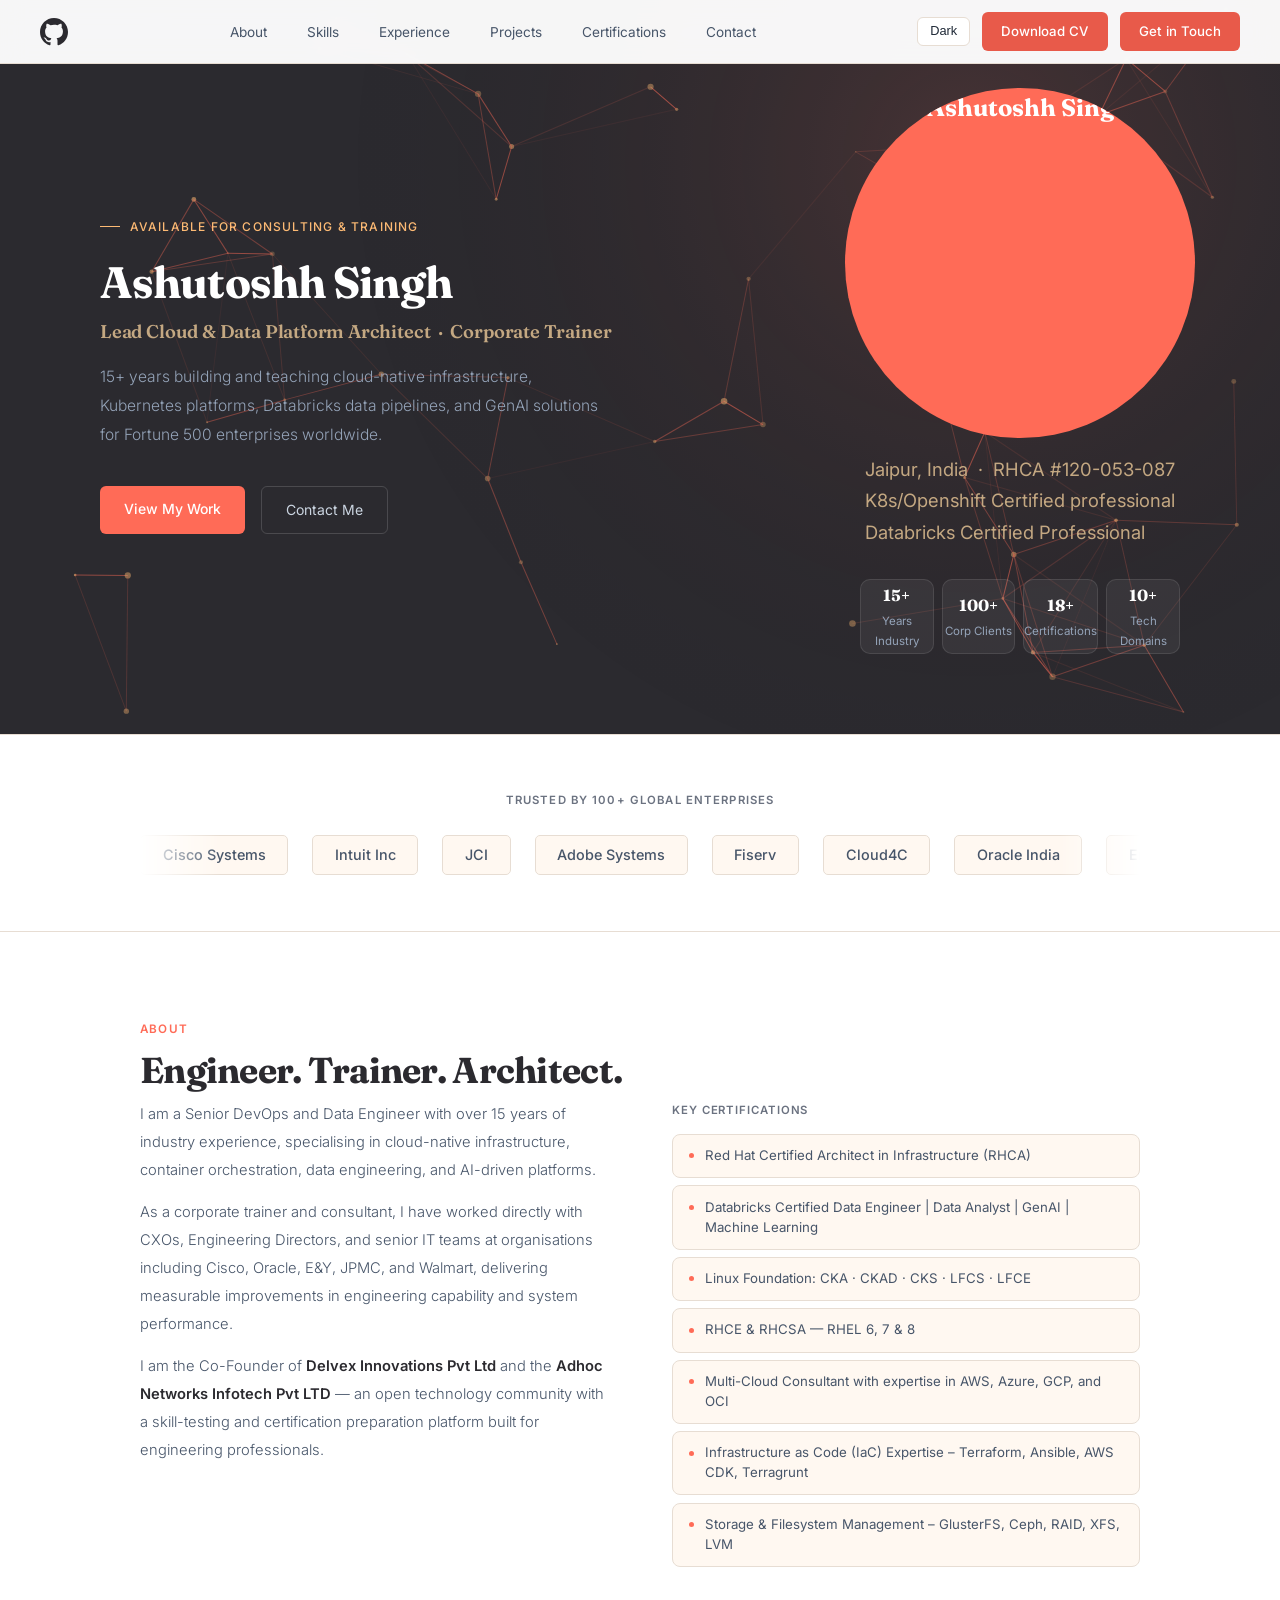
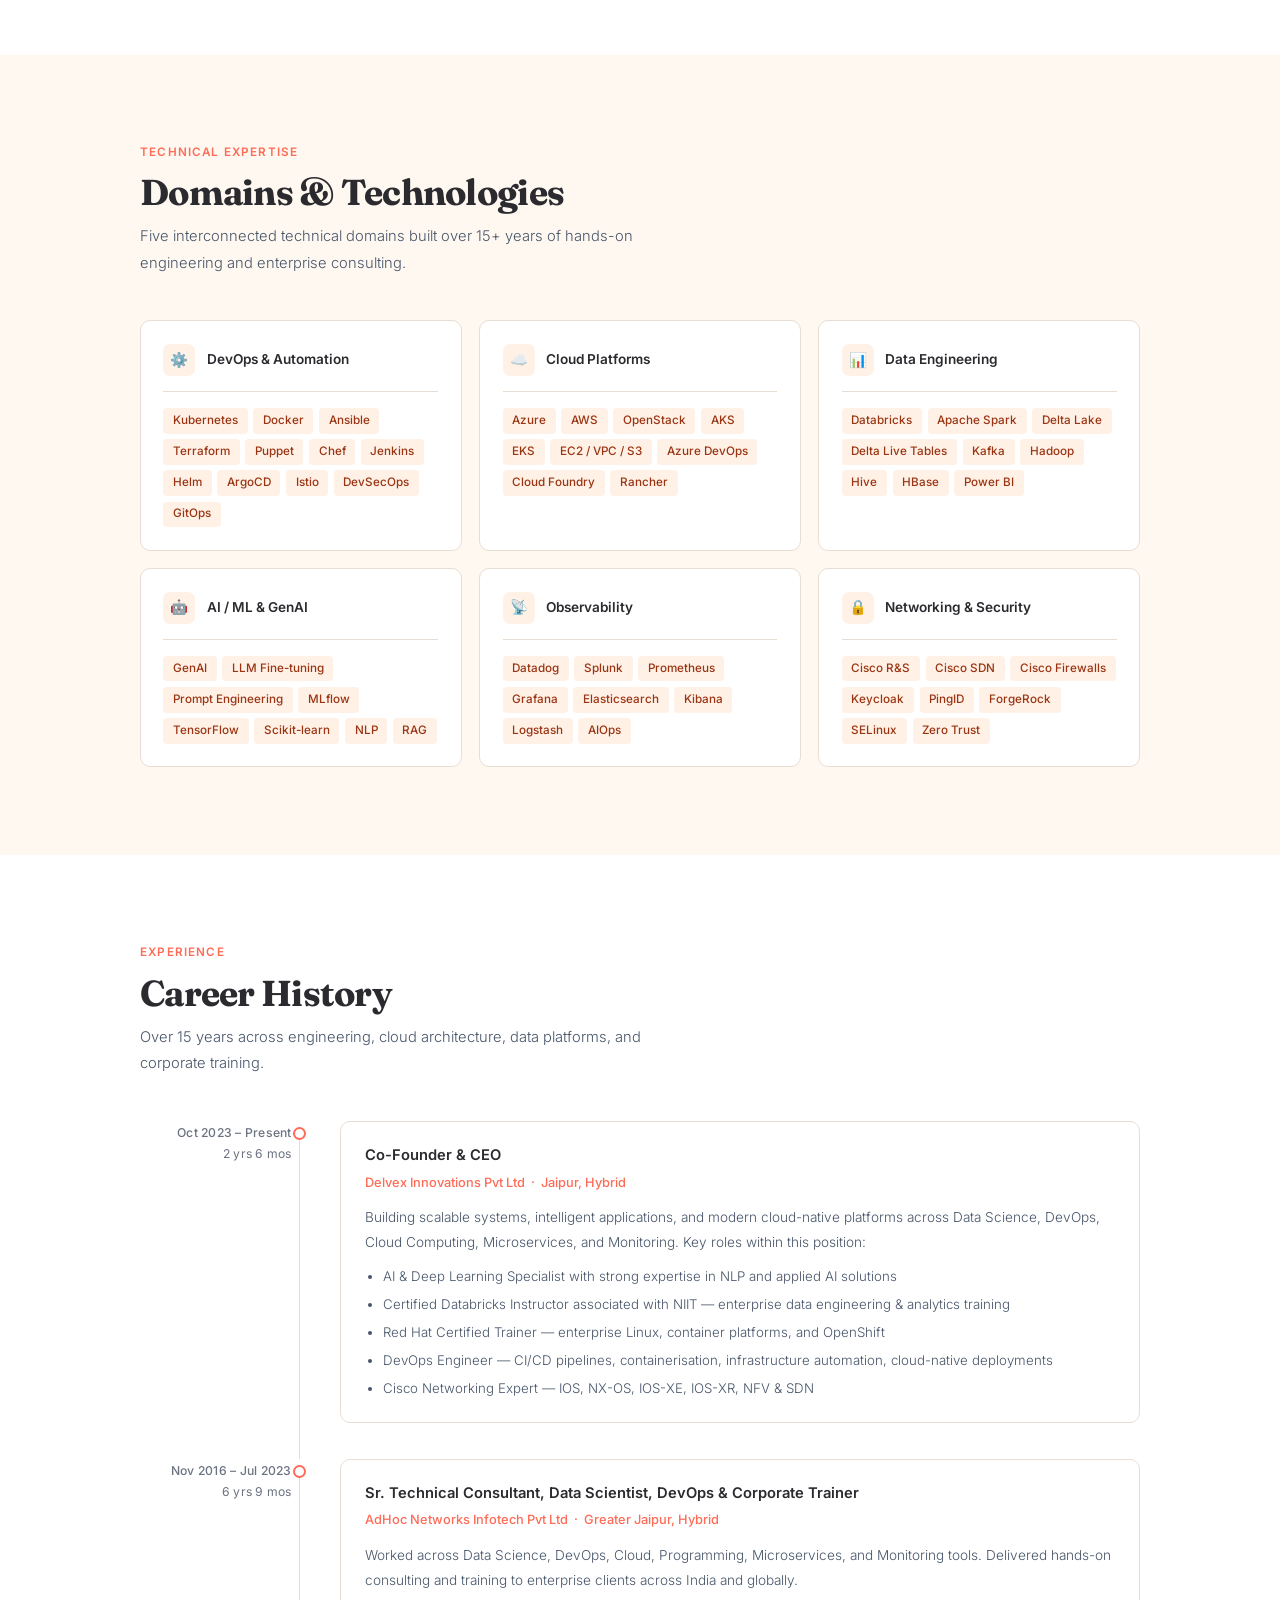
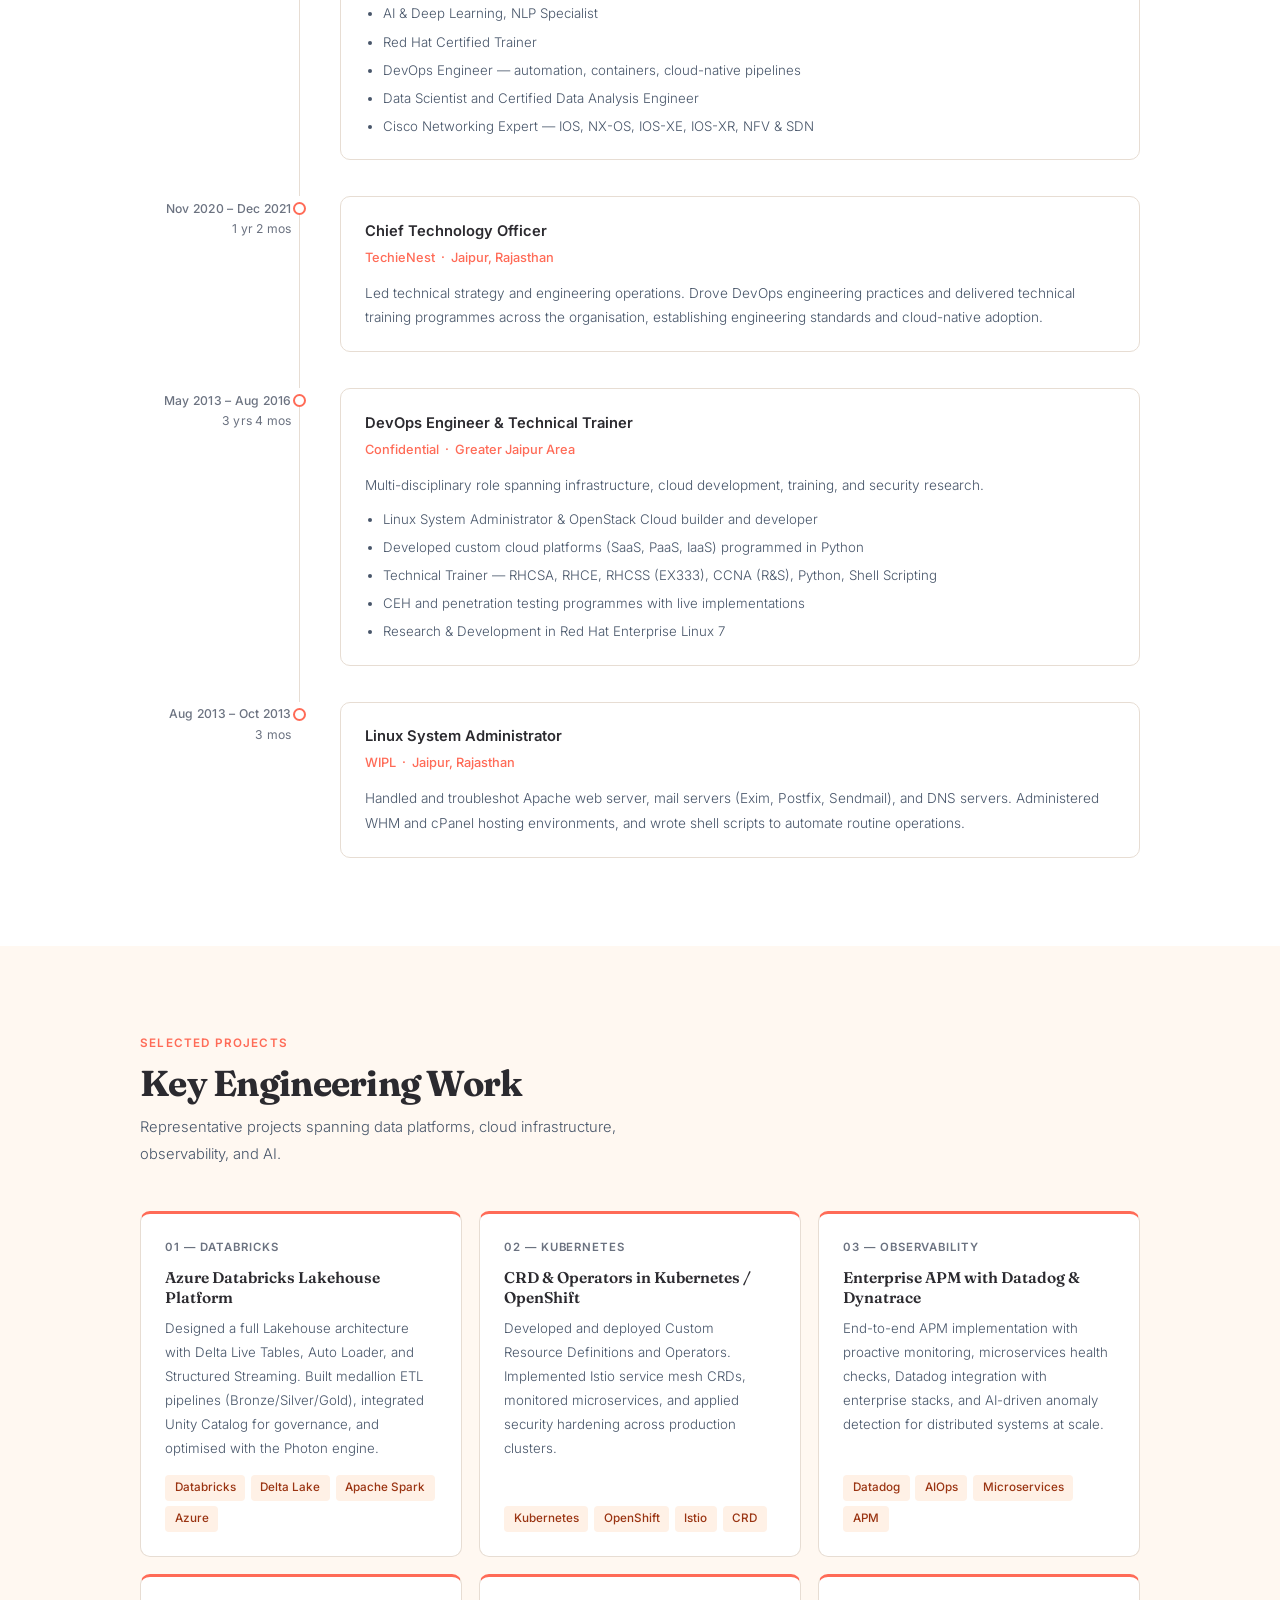
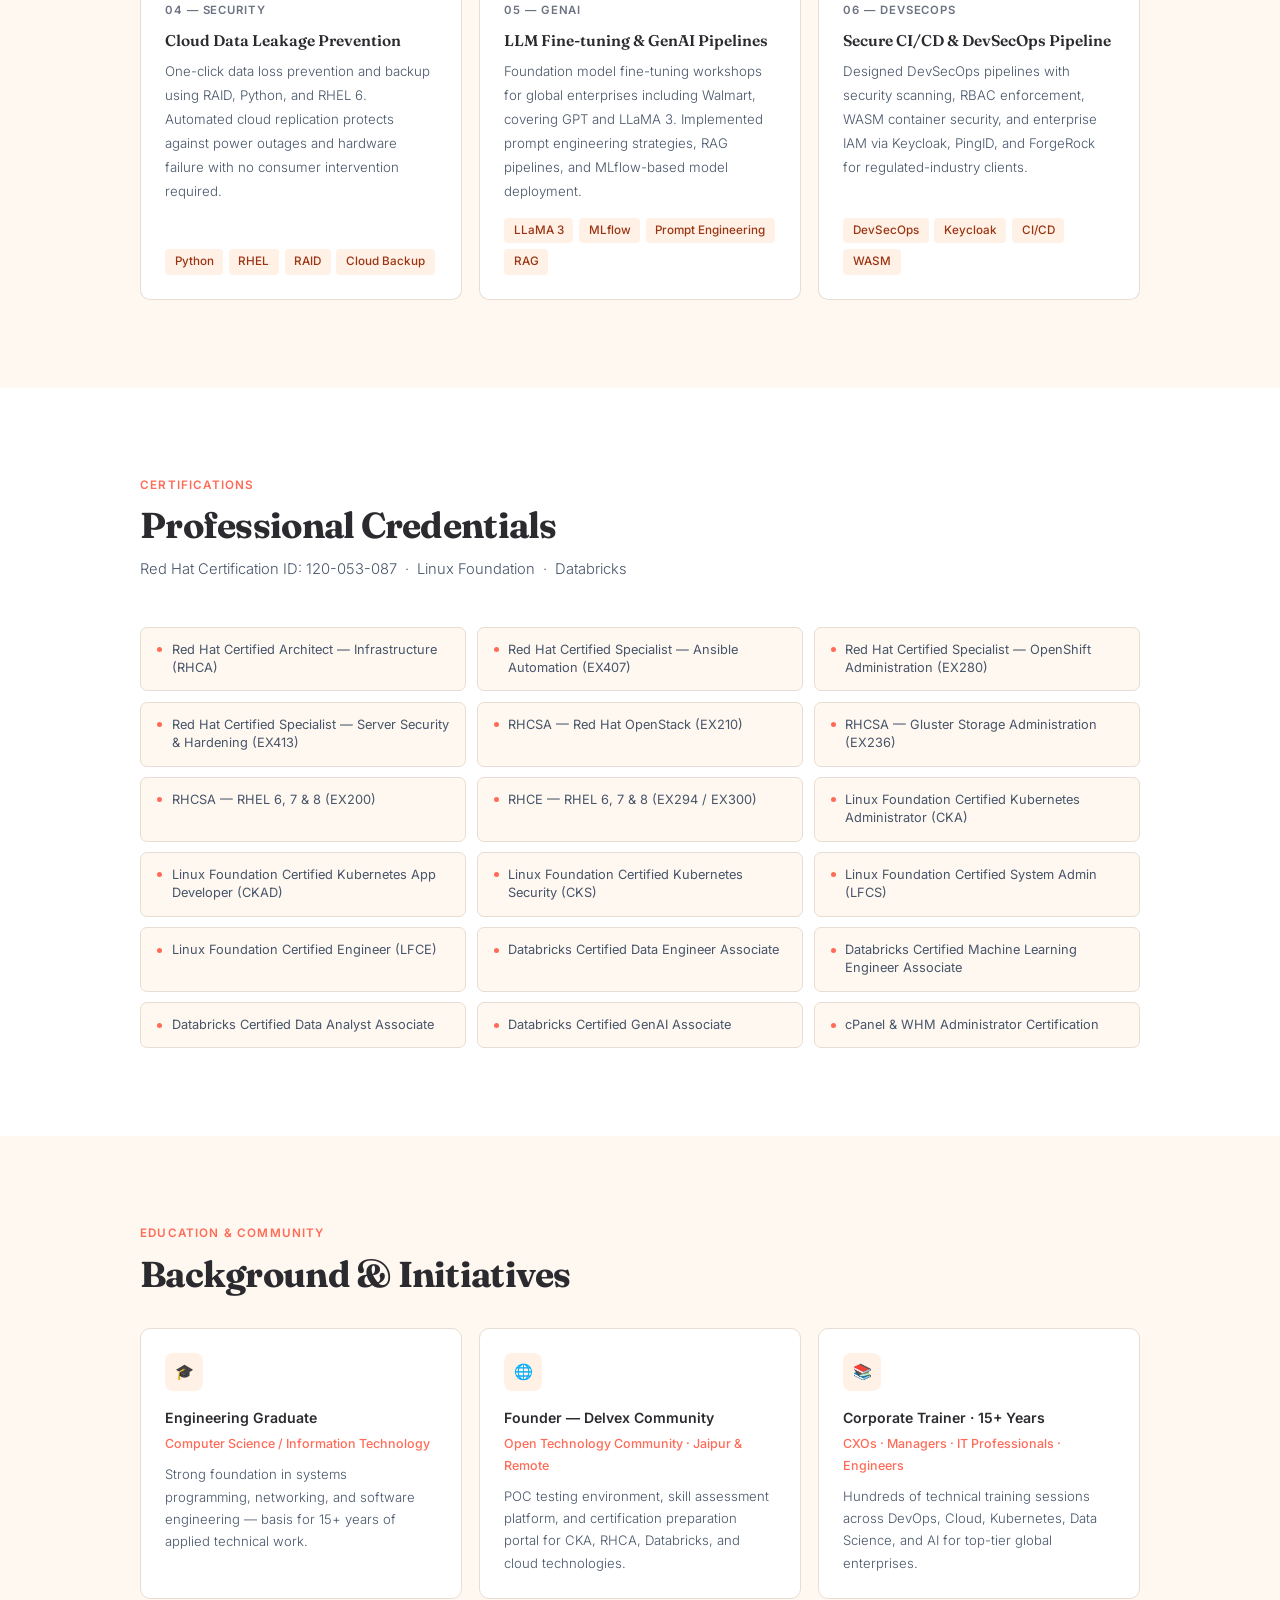
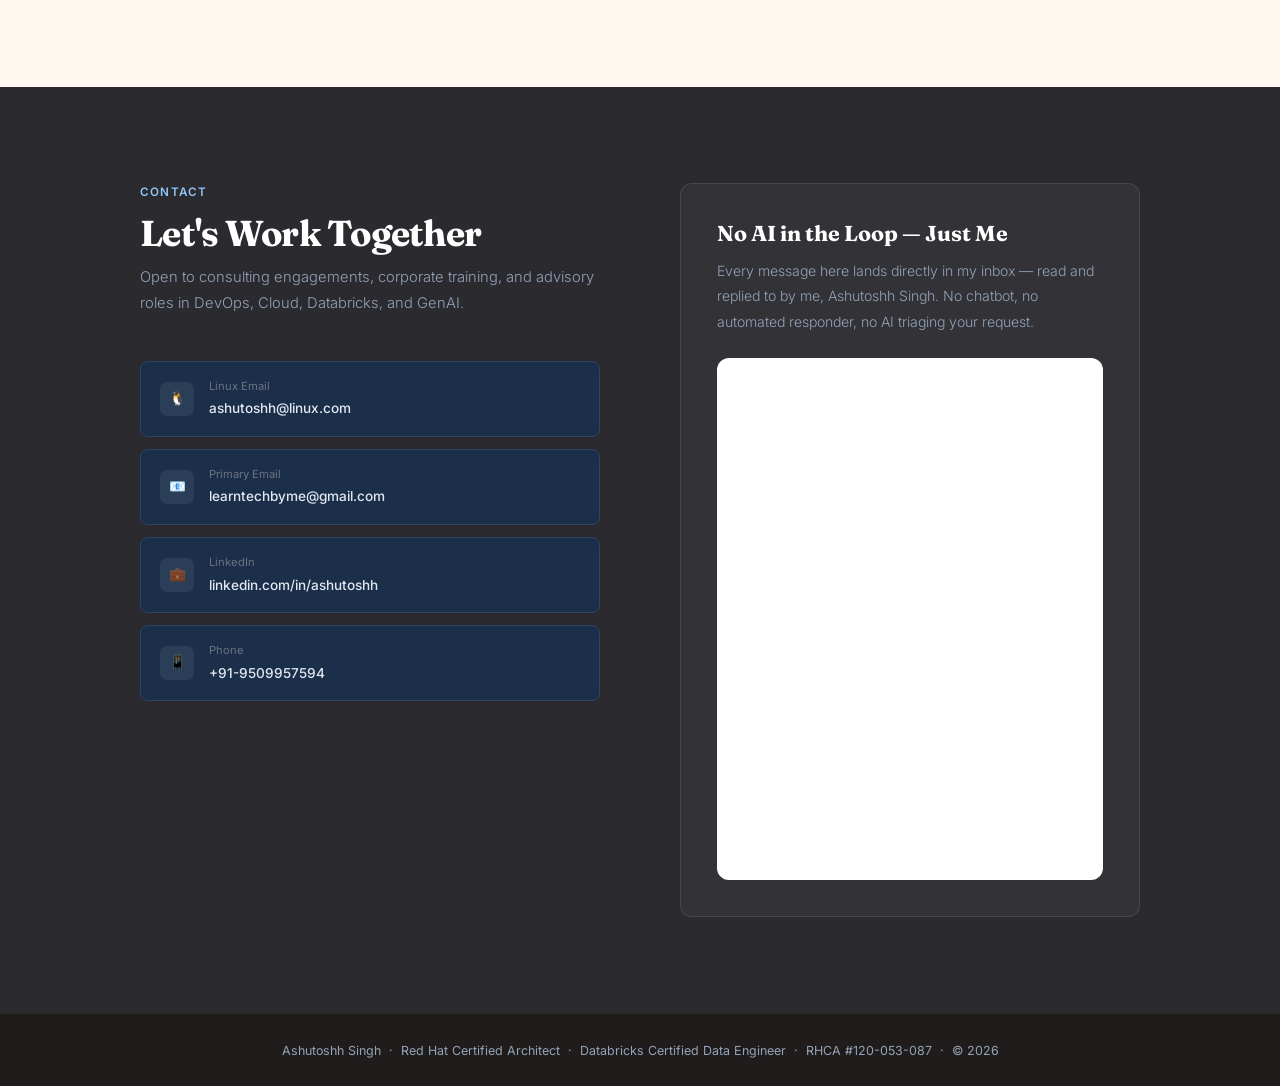
==== commit d3241902: "Update profile with title and certs details" ====
--- a/index.html
+++ b/index.html
@@ -69,7 +69,7 @@
           <img src="https://avatars.githubusercontent.com/u/8552914?v=4" alt="Ashutoshh Singh" loading="lazy" decoding="async">
         </div>
       </div>
-      <div class="hero-title-sm">Jaipur, India &nbsp;·&nbsp; RHCA #120-053-087</div>
+      <div class="hero-title-sm" style="font-size:1.15rem;color:#C4A882;">Jaipur, India &nbsp;·&nbsp; RHCA #120-053-087<br/>K8s/Openshift Certified professional<br/>Databricks Certified Professional</div>
       <div class="divider"></div>
       <div class="stat-row">
         <div class="stat-box"><div class="stat-num">15+</div><div class="stat-label">Years Industry</div></div>
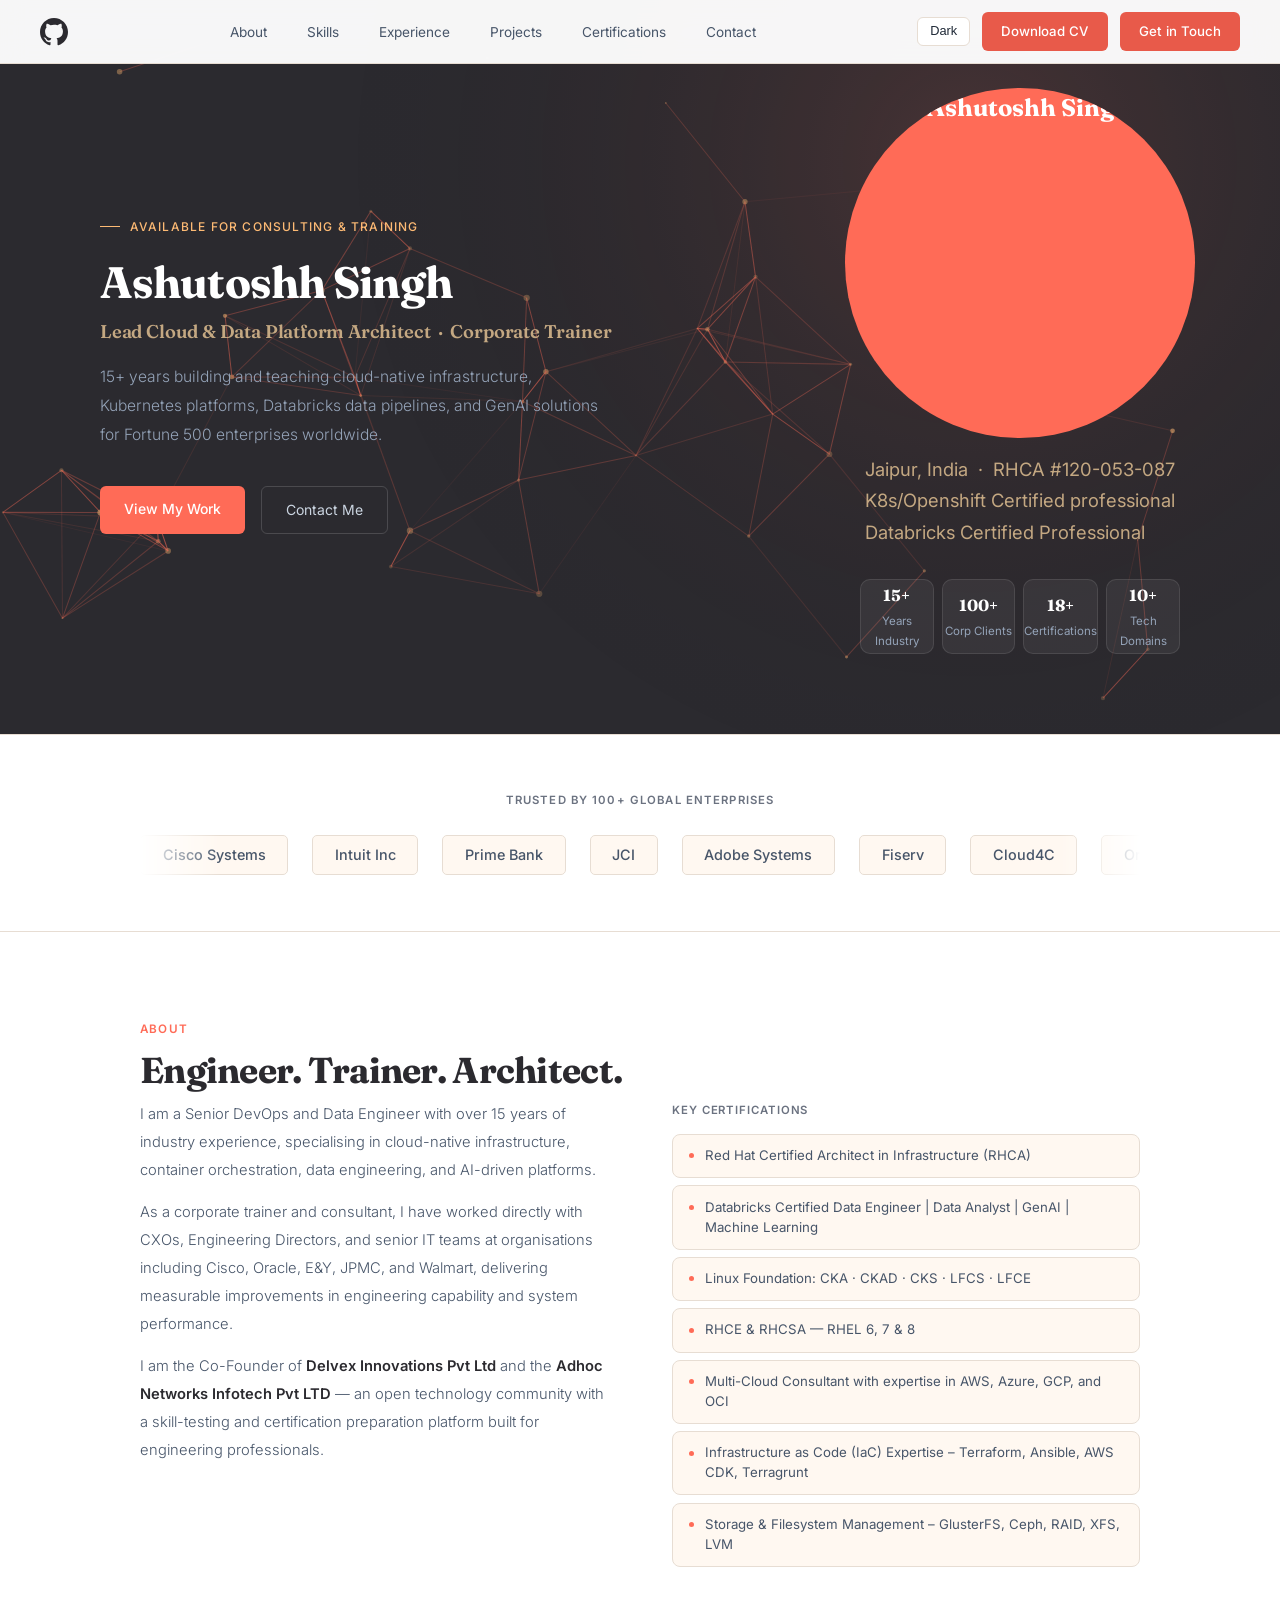
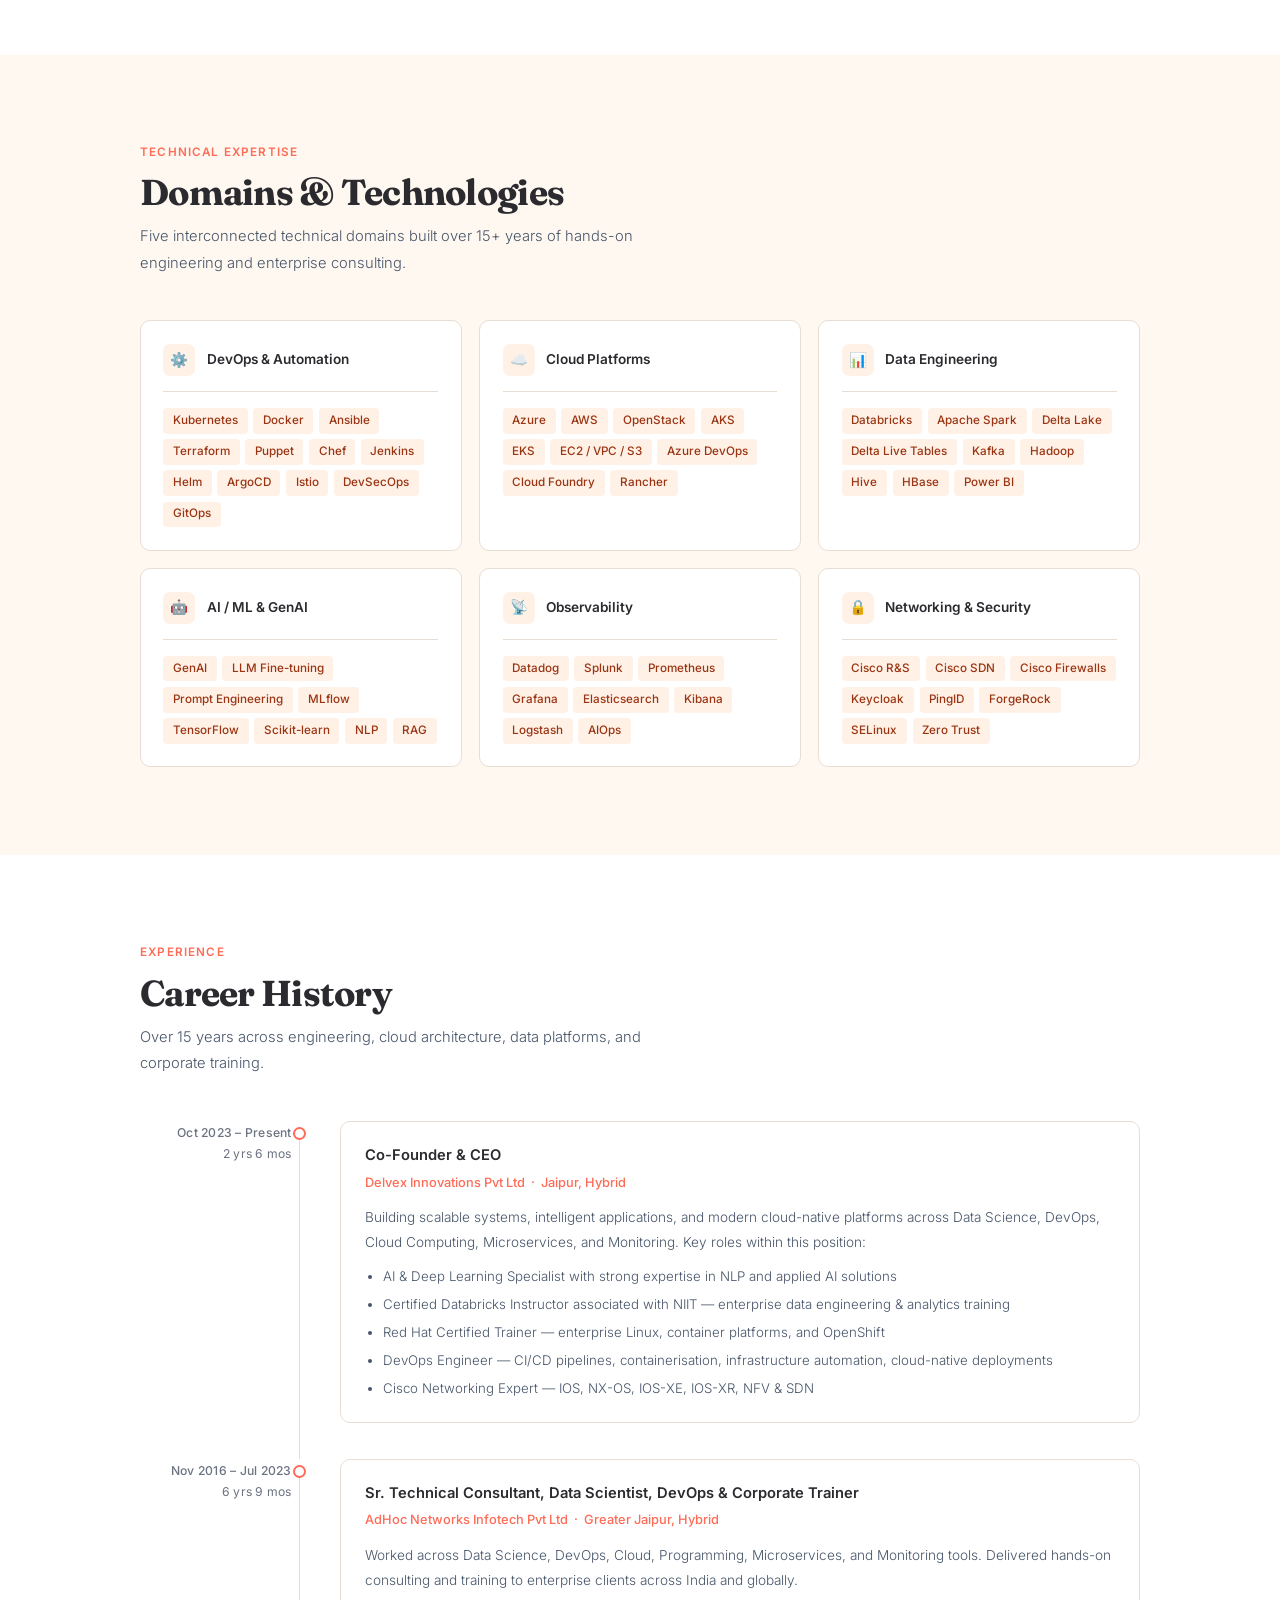
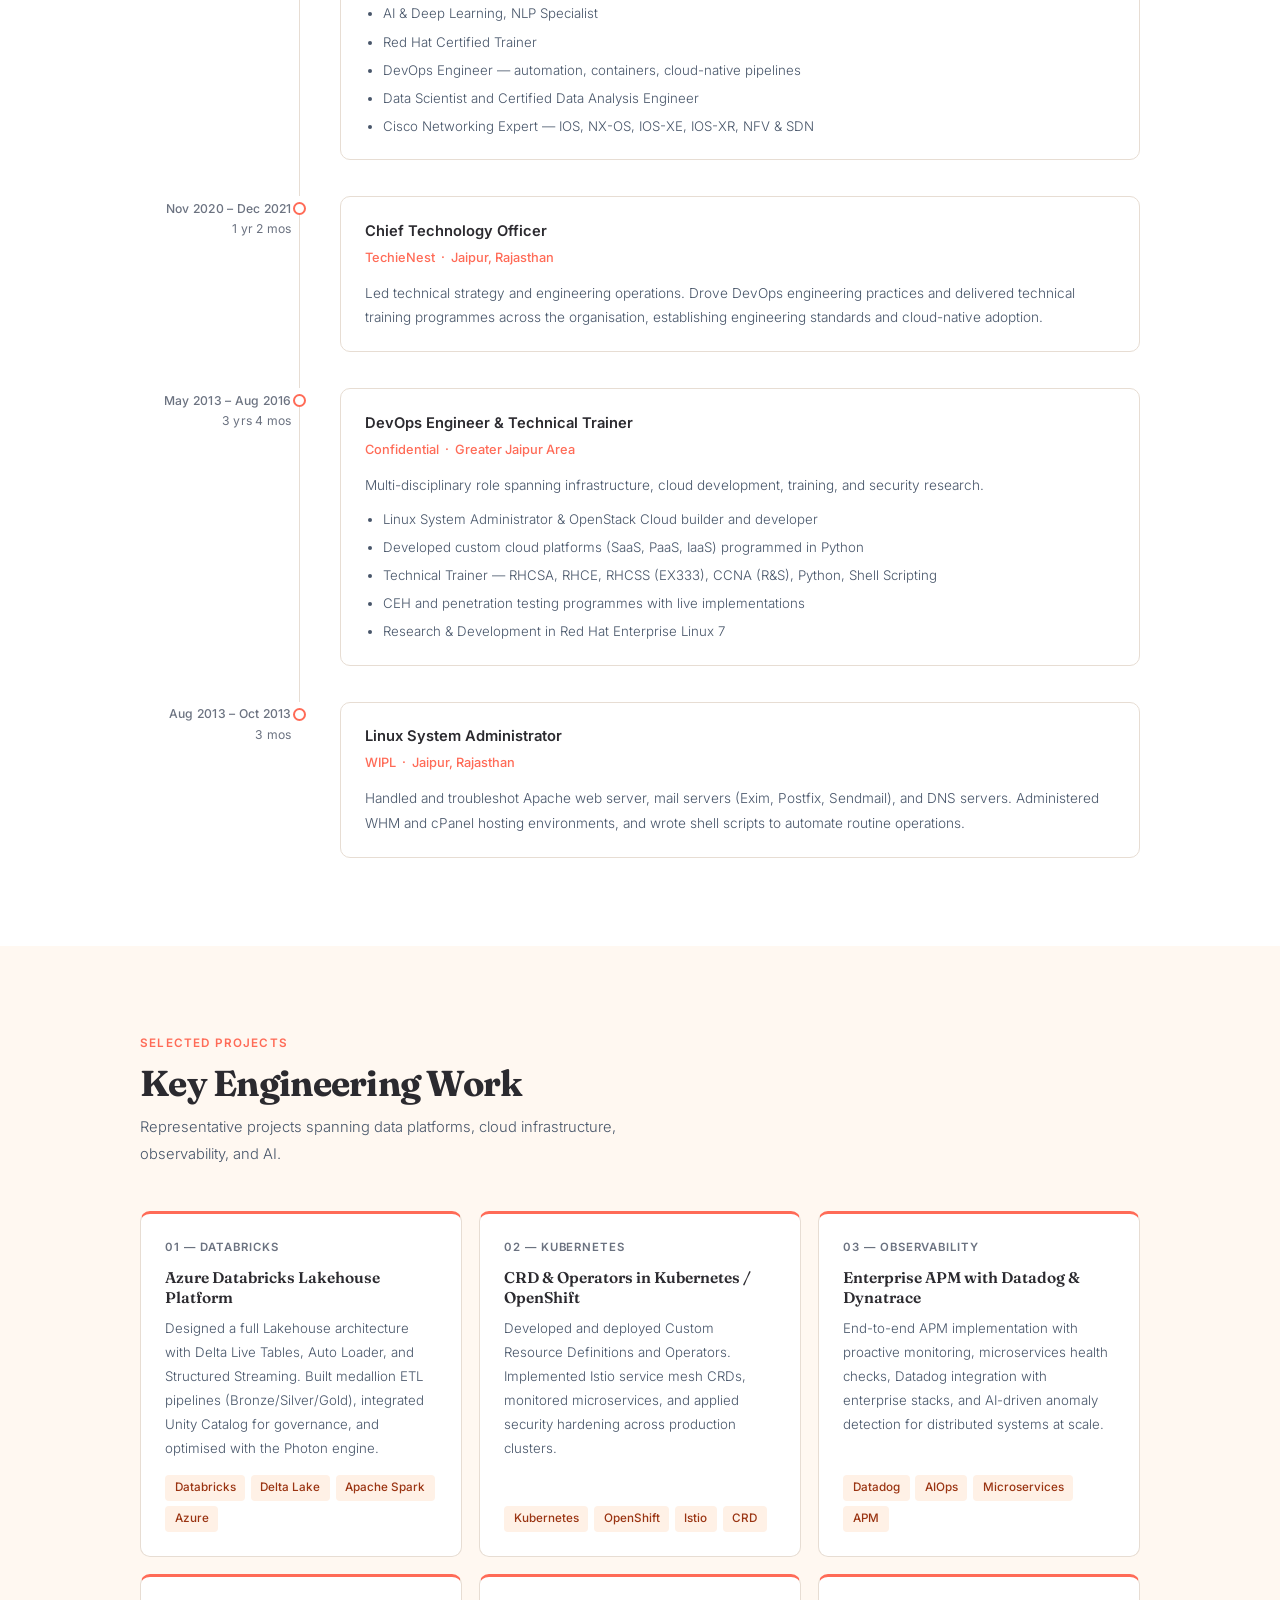
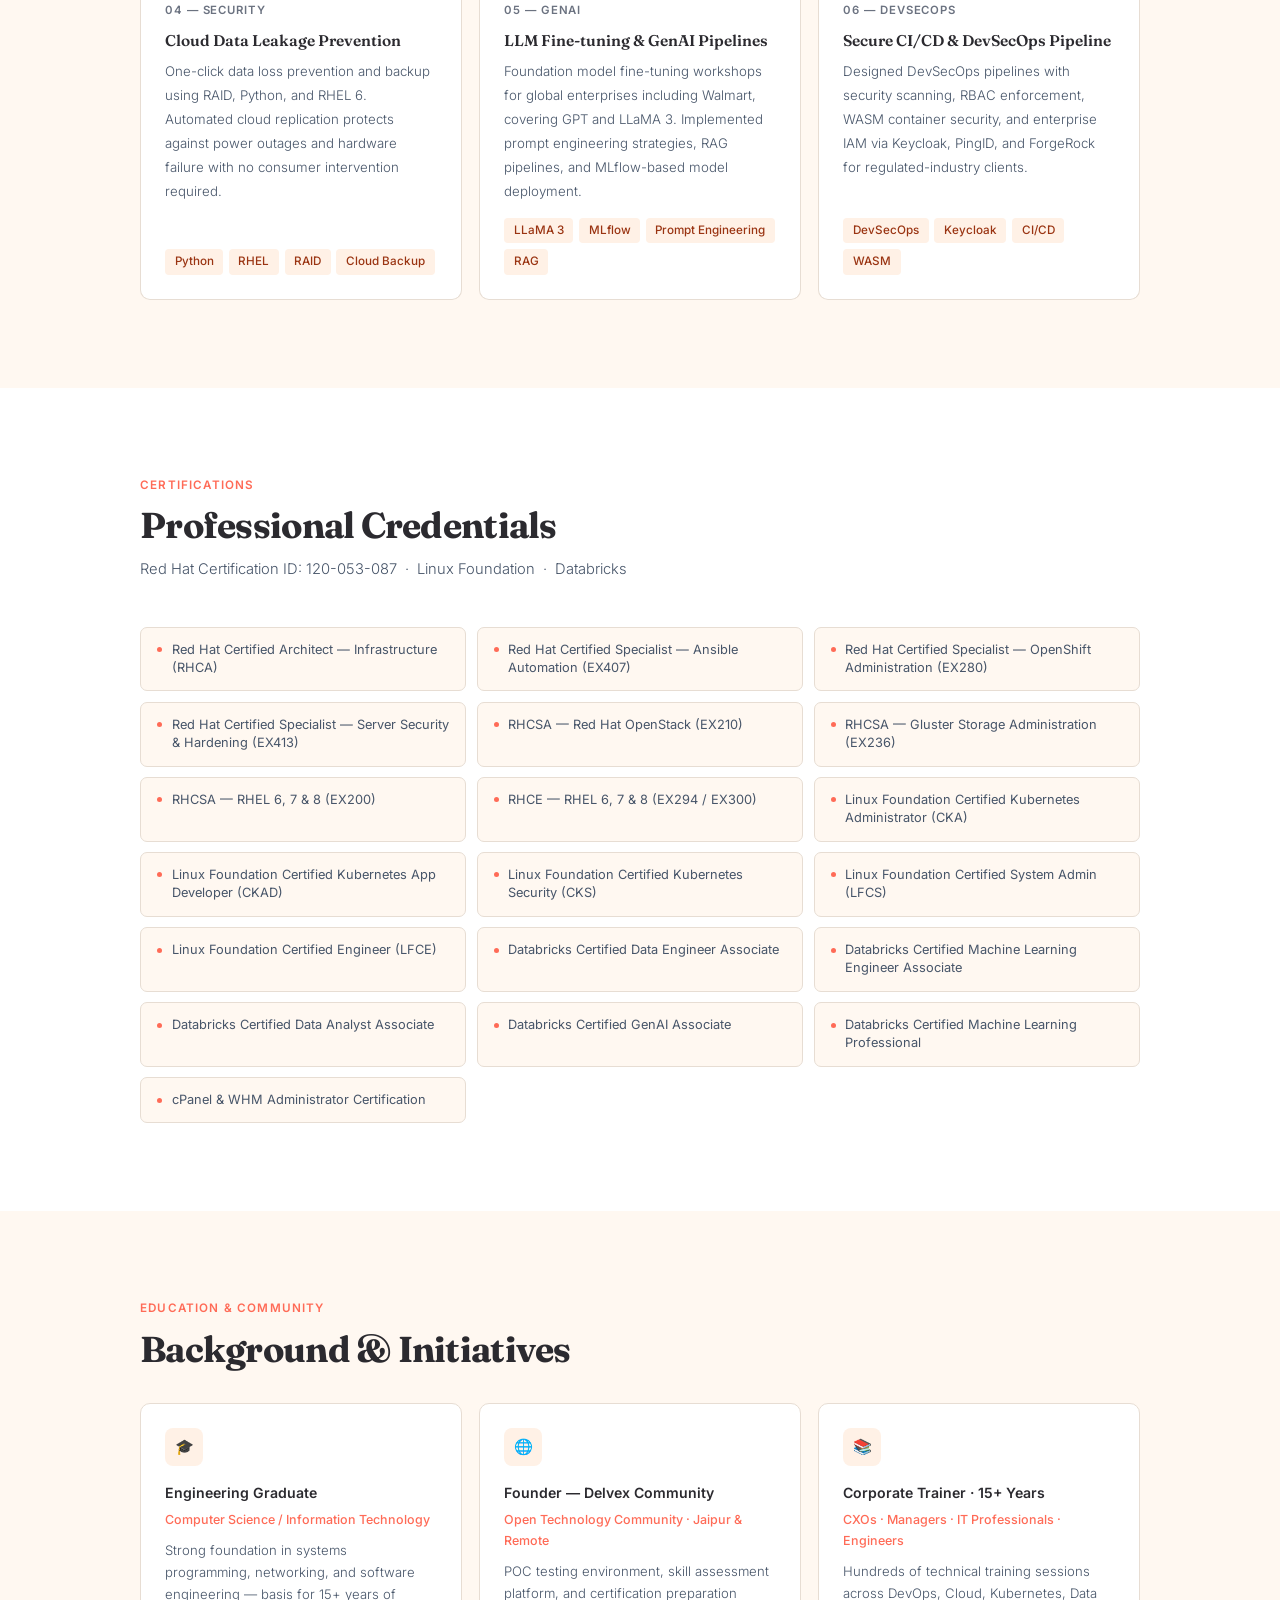
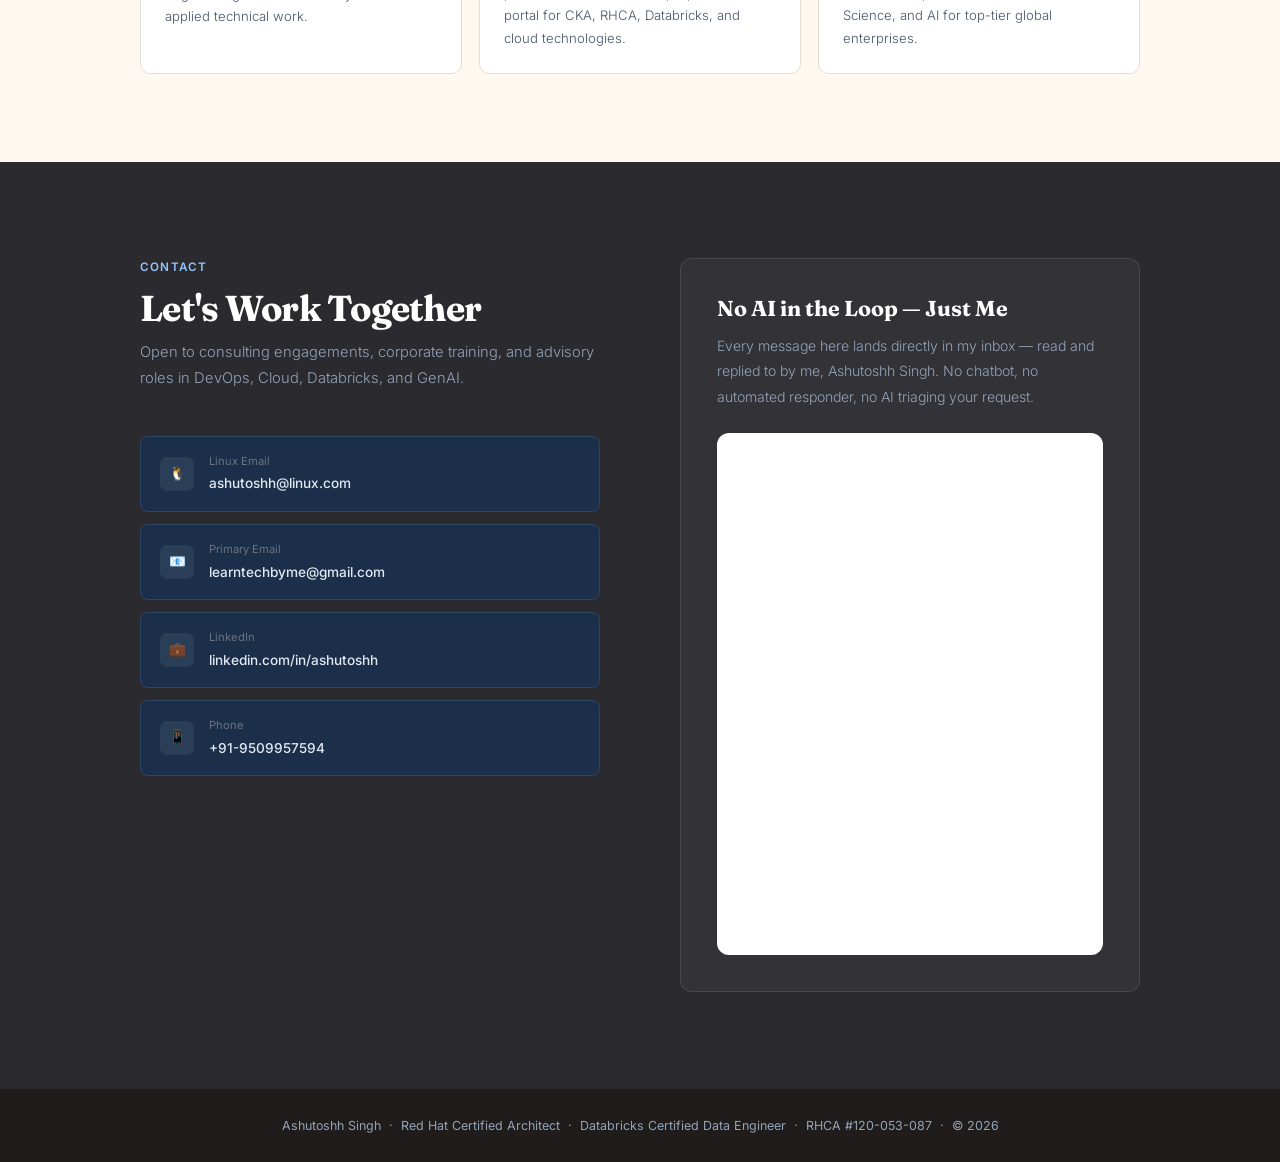
==== commit d5a6cd8e: "Updates profile" ====
--- a/index.html
+++ b/index.html
@@ -86,8 +86,8 @@
     <div class="clients-eyebrow">Trusted by 100+ global enterprises</div>
     <div class="marquee-wrap">
    <div class="marquee">
-        <span class="client-pill">Cisco Systems</span> <span class="client-pill">Intuit Inc</span> <span class="client-pill">JCI</span> <span class="client-pill"> Adobe Systems </span>  <span class="client-pill">Fiserv</span> <span class="client-pill">Cloud4C</span> <span class="client-pill">Oracle India</span><span class="client-pill">Ernst &amp; Young</span><span class="client-pill">JP Morgan Chase</span><span class="client-pill">Walmart</span><span class="client-pill">BMO</span><span class="client-pill">Mobileum</span><span class="client-pill">TCS</span><span class="client-pill">Wipro</span><span class="client-pill">Infosys</span><span class="client-pill">Microsoft</span><span class="client-pill">Red Hat</span><span class="client-pill">Accenture</span><span class="client-pill">Deloitte</span><span class="client-pill">Capgemini</span><span class="client-pill">Adobe</span><span class="client-pill">Salesforce</span><span class="client-pill">Vodafone</span><span class="client-pill">Ericsson</span><span class="client-pill">Fidelity</span><span class="client-pill">Honeywell</span><span class="client-pill">Roche</span><span class="client-pill">NASA</span><span class="client-pill">USPTO</span><span class="client-pill">USGS</span><span class="client-pill">Bank of America</span><span class="client-pill">Blue Cross &amp; Blue Shield</span><span class="client-pill">CGI</span><span class="client-pill">Epsilon</span><span class="client-pill">Mercedes-Benz</span><span class="client-pill">Siemens</span><span class="client-pill">Orange</span><span class="client-pill">BFC Systems</span><span class="client-pill">Aristocrat</span><span class="client-pill">Unisys</span><span class="client-pill">LKQ</span><span class="client-pill">Rakuten Symphony</span><span class="client-pill">Eurofins</span><span class="client-pill">Euroclear</span><span class="client-pill">MBRD</span><span class="client-pill">West Corporation</span><span class="client-pill">Western Digital</span><span class="client-pill">Gaea Technologies Pvt Ltd</span><span class="client-pill">kyndrl</span><span class="client-pill">Tavisca</span><span class="client-pill">software AG</span><span class="client-pill">Decurtis</span>
-        <span class="client-pill">Cisco Systems</span> <span class="client-pill">Intuit Inc</span> <span class="client-pill">JCI</span> <span class="client-pill"> Adobe Systems </span>  <span class="client-pill">Fiserv</span> <span class="client-pill">Cloud4C</span> <span class="client-pill">Oracle India</span><span class="client-pill">Ernst &amp; Young</span><span class="client-pill">JP Morgan Chase</span><span class="client-pill">Walmart</span><span class="client-pill">BMO</span><span class="client-pill">Mobileum</span><span class="client-pill">TCS</span><span class="client-pill">Wipro</span><span class="client-pill">Infosys</span><span class="client-pill">Microsoft</span><span class="client-pill">Red Hat</span><span class="client-pill">Accenture</span><span class="client-pill">Deloitte</span><span class="client-pill">Capgemini</span><span class="client-pill">Adobe</span><span class="client-pill">Salesforce</span><span class="client-pill">Vodafone</span><span class="client-pill">Ericsson</span><span class="client-pill">Fidelity</span><span class="client-pill">Honeywell</span><span class="client-pill">Roche</span><span class="client-pill">NASA</span><span class="client-pill">USPTO</span><span class="client-pill">USGS</span><span class="client-pill">Bank of America</span><span class="client-pill">Blue Cross &amp; Blue Shield</span><span class="client-pill">CGI</span><span class="client-pill">Epsilon</span><span class="client-pill">Mercedes-Benz</span><span class="client-pill">Siemens</span><span class="client-pill">Orange</span><span class="client-pill">BFC Systems</span><span class="client-pill">Aristocrat</span><span class="client-pill">Unisys</span><span class="client-pill">LKQ</span><span class="client-pill">Rakuten Symphony</span><span class="client-pill">Eurofins</span><span class="client-pill">Euroclear</span><span class="client-pill">MBRD</span><span class="client-pill">West Corporation</span><span class="client-pill">Western Digital</span><span class="client-pill">Gaea Technologies Pvt Ltd</span><span class="client-pill">kyndrl</span><span class="client-pill">Tavisca</span><span class="client-pill">software AG</span><span class="client-pill">Decurtis</span>
+        <span class="client-pill">Cisco Systems</span> <span class="client-pill">Intuit Inc</span> <span class="client-pill">Prime Bank</span> <span class="client-pill">JCI</span> <span class="client-pill"> Adobe Systems </span>  <span class="client-pill">Fiserv</span> <span class="client-pill">Cloud4C</span> <span class="client-pill">Oracle India</span><span class="client-pill">Ernst &amp; Young</span><span class="client-pill">JP Morgan Chase</span><span class="client-pill">Walmart</span><span class="client-pill">BMO</span><span class="client-pill">Mobileum</span><span class="client-pill">TCS</span><span class="client-pill">Wipro</span><span class="client-pill">Infosys</span><span class="client-pill">Microsoft</span><span class="client-pill">Red Hat</span><span class="client-pill">Accenture</span><span class="client-pill">Deloitte</span><span class="client-pill">Capgemini</span><span class="client-pill">Adobe</span><span class="client-pill">Salesforce</span><span class="client-pill">Vodafone</span><span class="client-pill">Ericsson</span><span class="client-pill">Fidelity</span><span class="client-pill">Honeywell</span><span class="client-pill">Roche</span><span class="client-pill">NASA</span><span class="client-pill">USPTO</span><span class="client-pill">USGS</span><span class="client-pill">Bank of America</span><span class="client-pill">Blue Cross &amp; Blue Shield</span><span class="client-pill">CGI</span><span class="client-pill">Epsilon</span><span class="client-pill">Mercedes-Benz</span><span class="client-pill">Siemens</span><span class="client-pill">Orange</span><span class="client-pill">BFC Systems</span><span class="client-pill">Aristocrat</span><span class="client-pill">Unisys</span><span class="client-pill">LKQ</span><span class="client-pill">Rakuten Symphony</span><span class="client-pill">Eurofins</span><span class="client-pill">Euroclear</span><span class="client-pill">MBRD</span><span class="client-pill">West Corporation</span><span class="client-pill">Western Digital</span><span class="client-pill">Gaea Technologies Pvt Ltd</span><span class="client-pill">kyndrl</span><span class="client-pill">Tavisca</span><span class="client-pill">software AG</span><span class="client-pill">Decurtis</span>
+        <span class="client-pill">Cisco Systems</span> <span class="client-pill">Intuit Inc</span> <span class="client-pill">Prime Bank</span> <span class="client-pill">JCI</span> <span class="client-pill"> Adobe Systems </span>  <span class="client-pill">Fiserv</span> <span class="client-pill">Cloud4C</span> <span class="client-pill">Oracle India</span><span class="client-pill">Ernst &amp; Young</span><span class="client-pill">JP Morgan Chase</span><span class="client-pill">Walmart</span><span class="client-pill">BMO</span><span class="client-pill">Mobileum</span><span class="client-pill">TCS</span><span class="client-pill">Wipro</span><span class="client-pill">Infosys</span><span class="client-pill">Microsoft</span><span class="client-pill">Red Hat</span><span class="client-pill">Accenture</span><span class="client-pill">Deloitte</span><span class="client-pill">Capgemini</span><span class="client-pill">Adobe</span><span class="client-pill">Salesforce</span><span class="client-pill">Vodafone</span><span class="client-pill">Ericsson</span><span class="client-pill">Fidelity</span><span class="client-pill">Honeywell</span><span class="client-pill">Roche</span><span class="client-pill">NASA</span><span class="client-pill">USPTO</span><span class="client-pill">USGS</span><span class="client-pill">Bank of America</span><span class="client-pill">Blue Cross &amp; Blue Shield</span><span class="client-pill">CGI</span><span class="client-pill">Epsilon</span><span class="client-pill">Mercedes-Benz</span><span class="client-pill">Siemens</span><span class="client-pill">Orange</span><span class="client-pill">BFC Systems</span><span class="client-pill">Aristocrat</span><span class="client-pill">Unisys</span><span class="client-pill">LKQ</span><span class="client-pill">Rakuten Symphony</span><span class="client-pill">Eurofins</span><span class="client-pill">Euroclear</span><span class="client-pill">MBRD</span><span class="client-pill">West Corporation</span><span class="client-pill">Western Digital</span><span class="client-pill">Gaea Technologies Pvt Ltd</span><span class="client-pill">kyndrl</span><span class="client-pill">Tavisca</span><span class="client-pill">software AG</span><span class="client-pill">Decurtis</span>
       </div>
     </div>
   </div>
@@ -292,6 +292,7 @@
       <div class="cert-full-item">Databricks Certified Machine Learning Engineer Associate</div>
       <div class="cert-full-item">Databricks Certified Data Analyst Associate</div>
       <div class="cert-full-item">Databricks Certified GenAI Associate</div>
+      <div class="cert-full-item">Databricks Certified Machine Learning Professional</div>
       <div class="cert-full-item">cPanel &amp; WHM Administrator Certification</div>
     </div>
   </div>
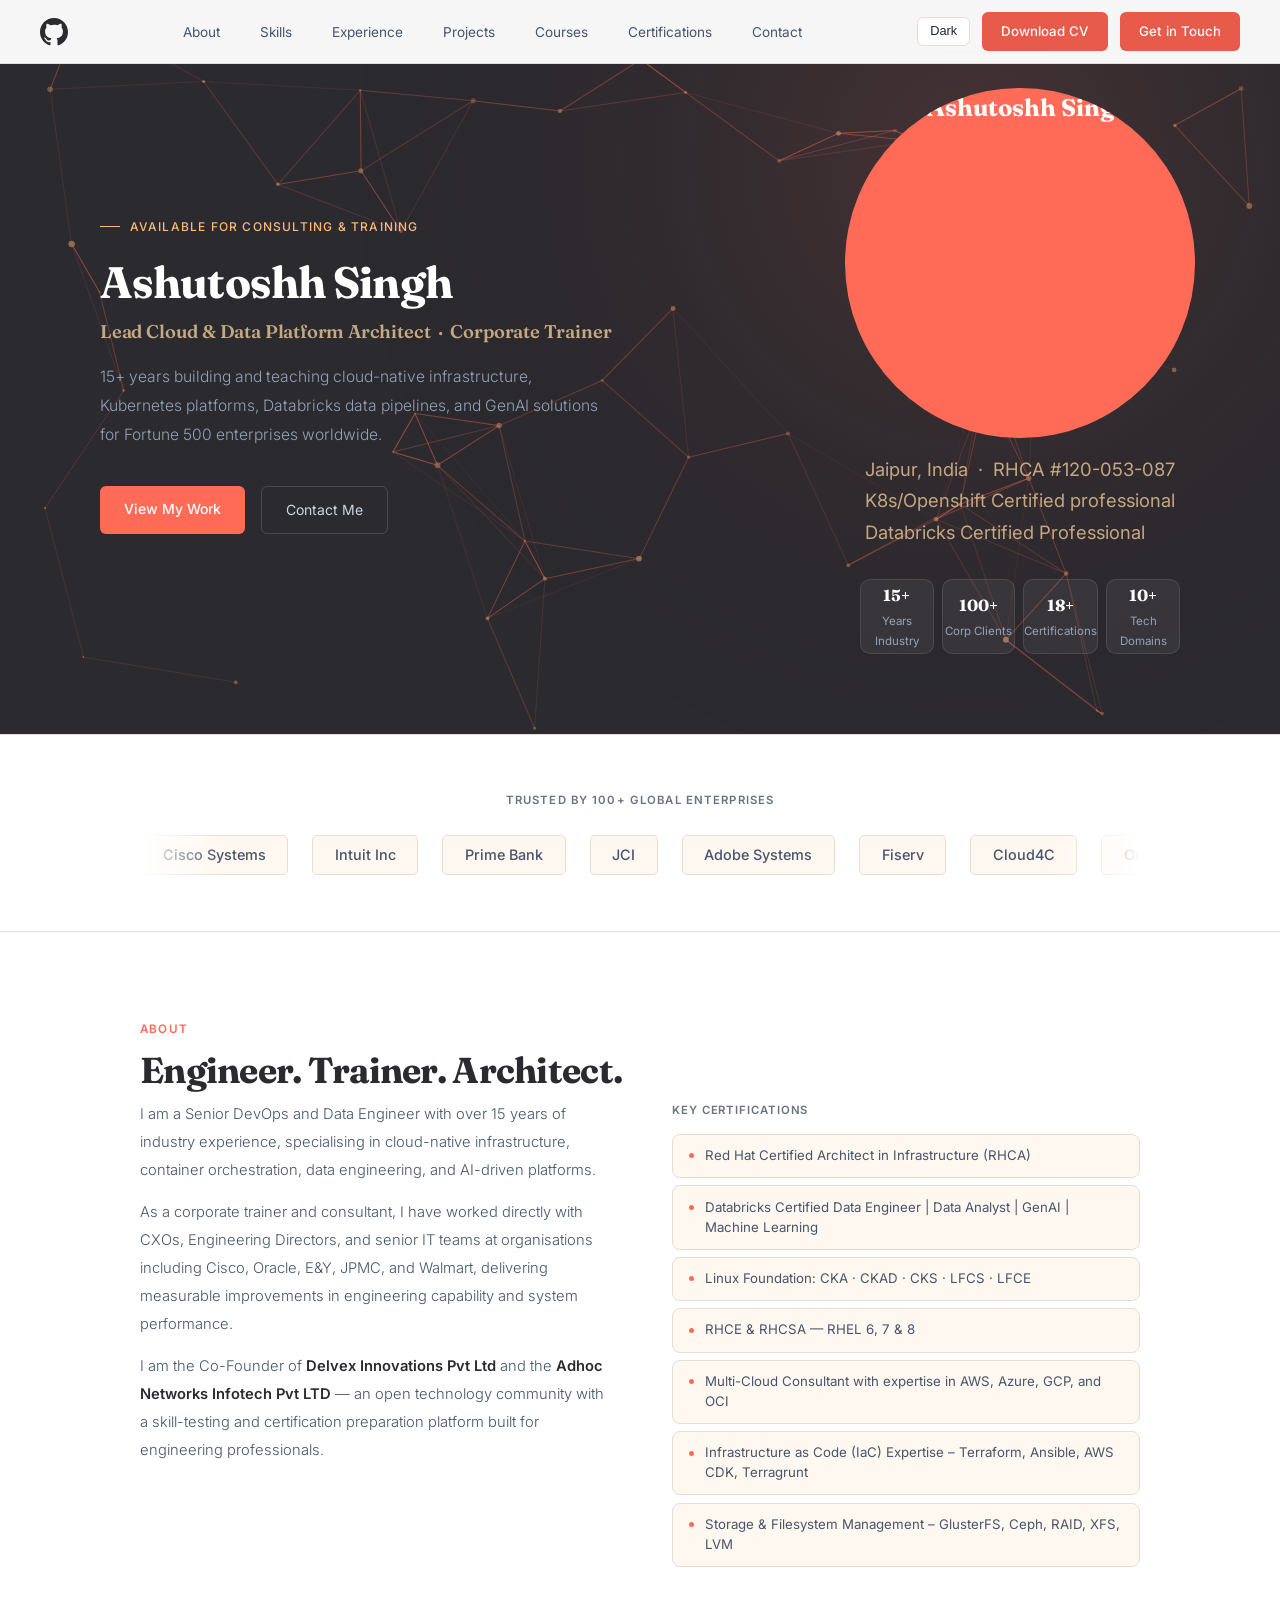
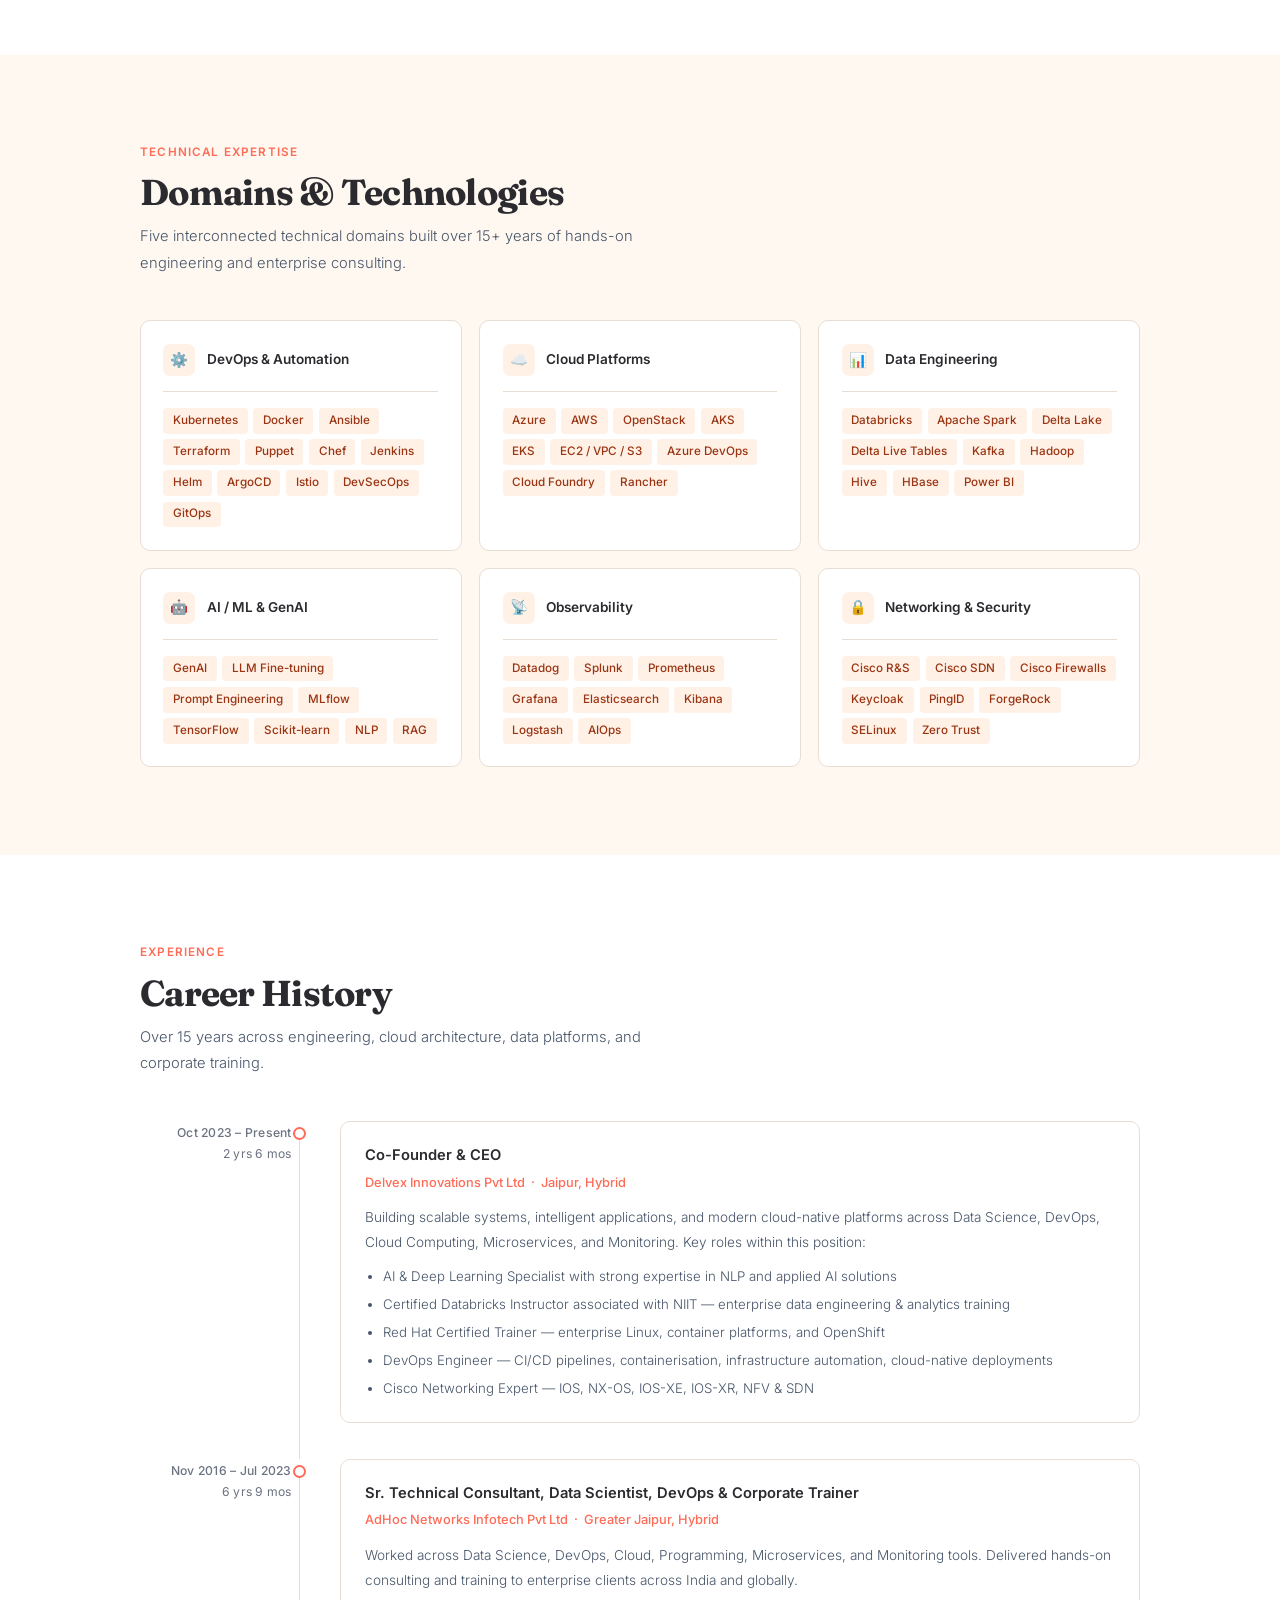
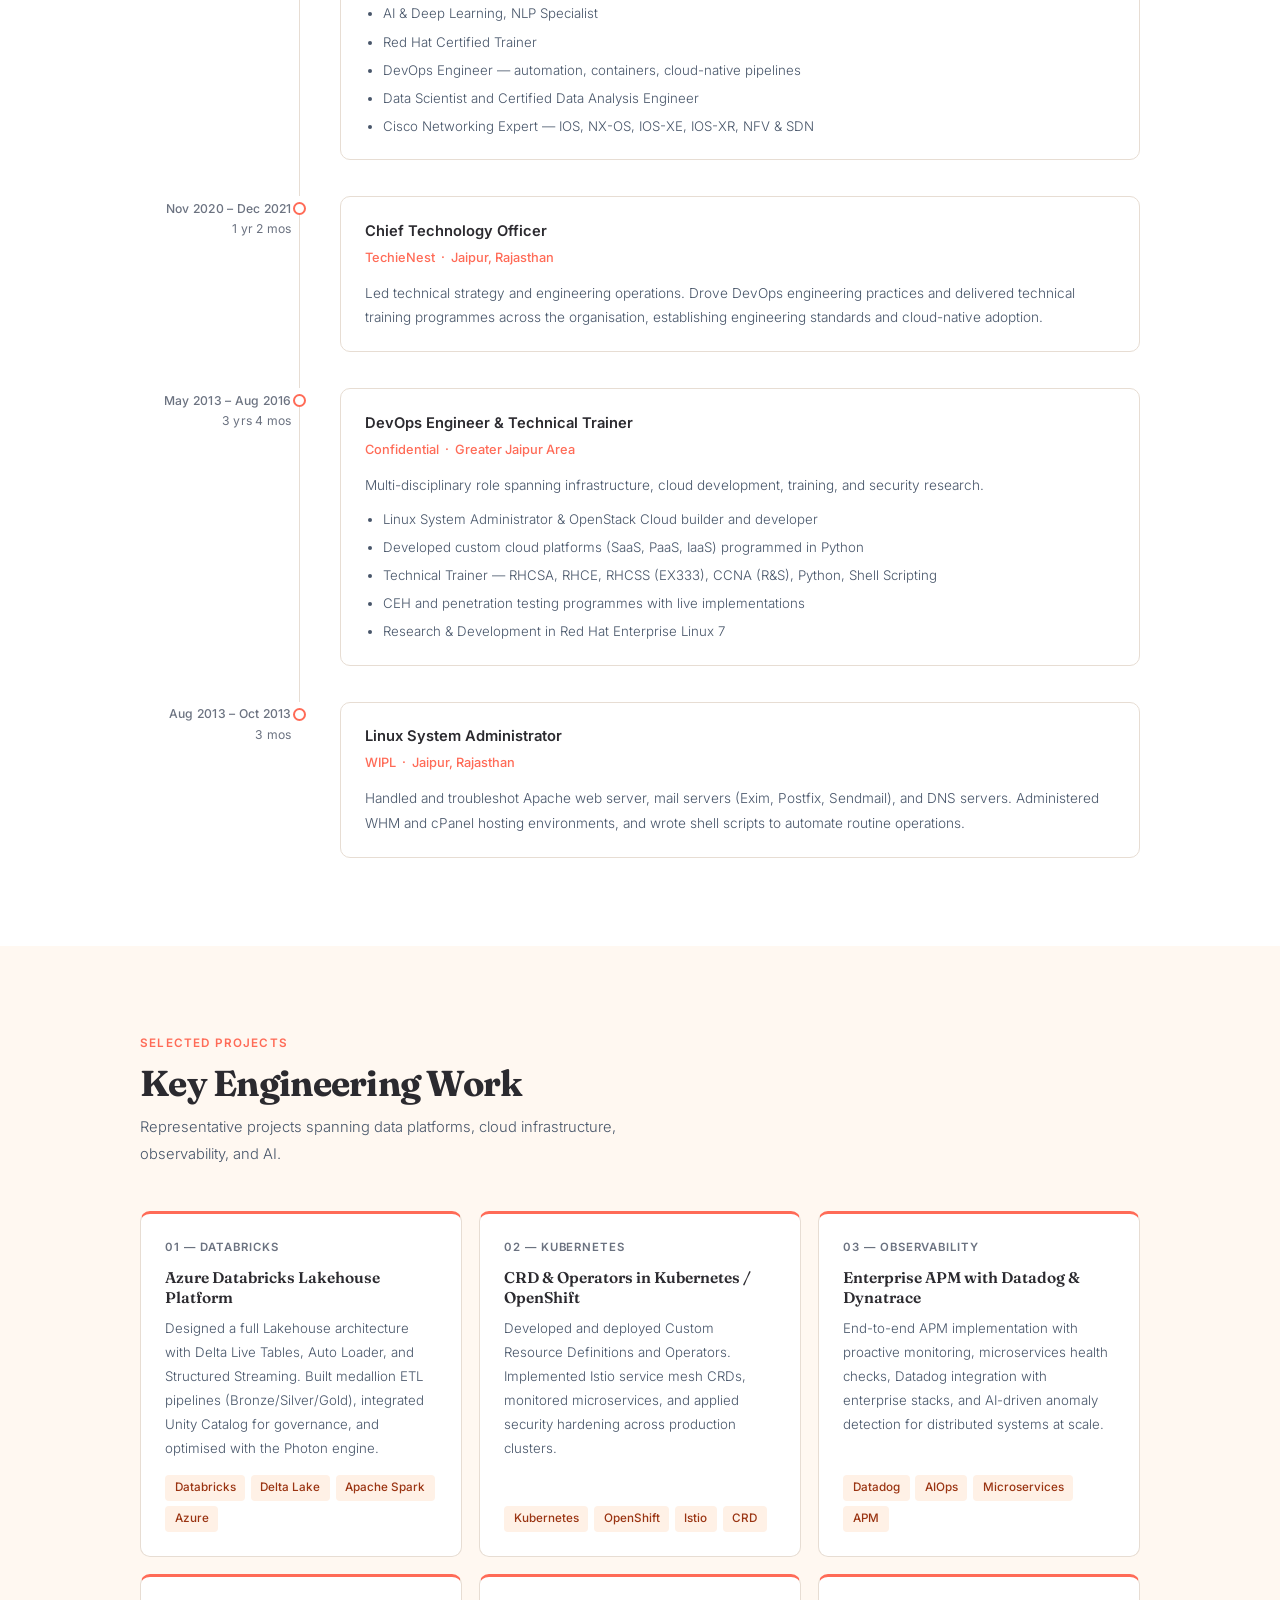
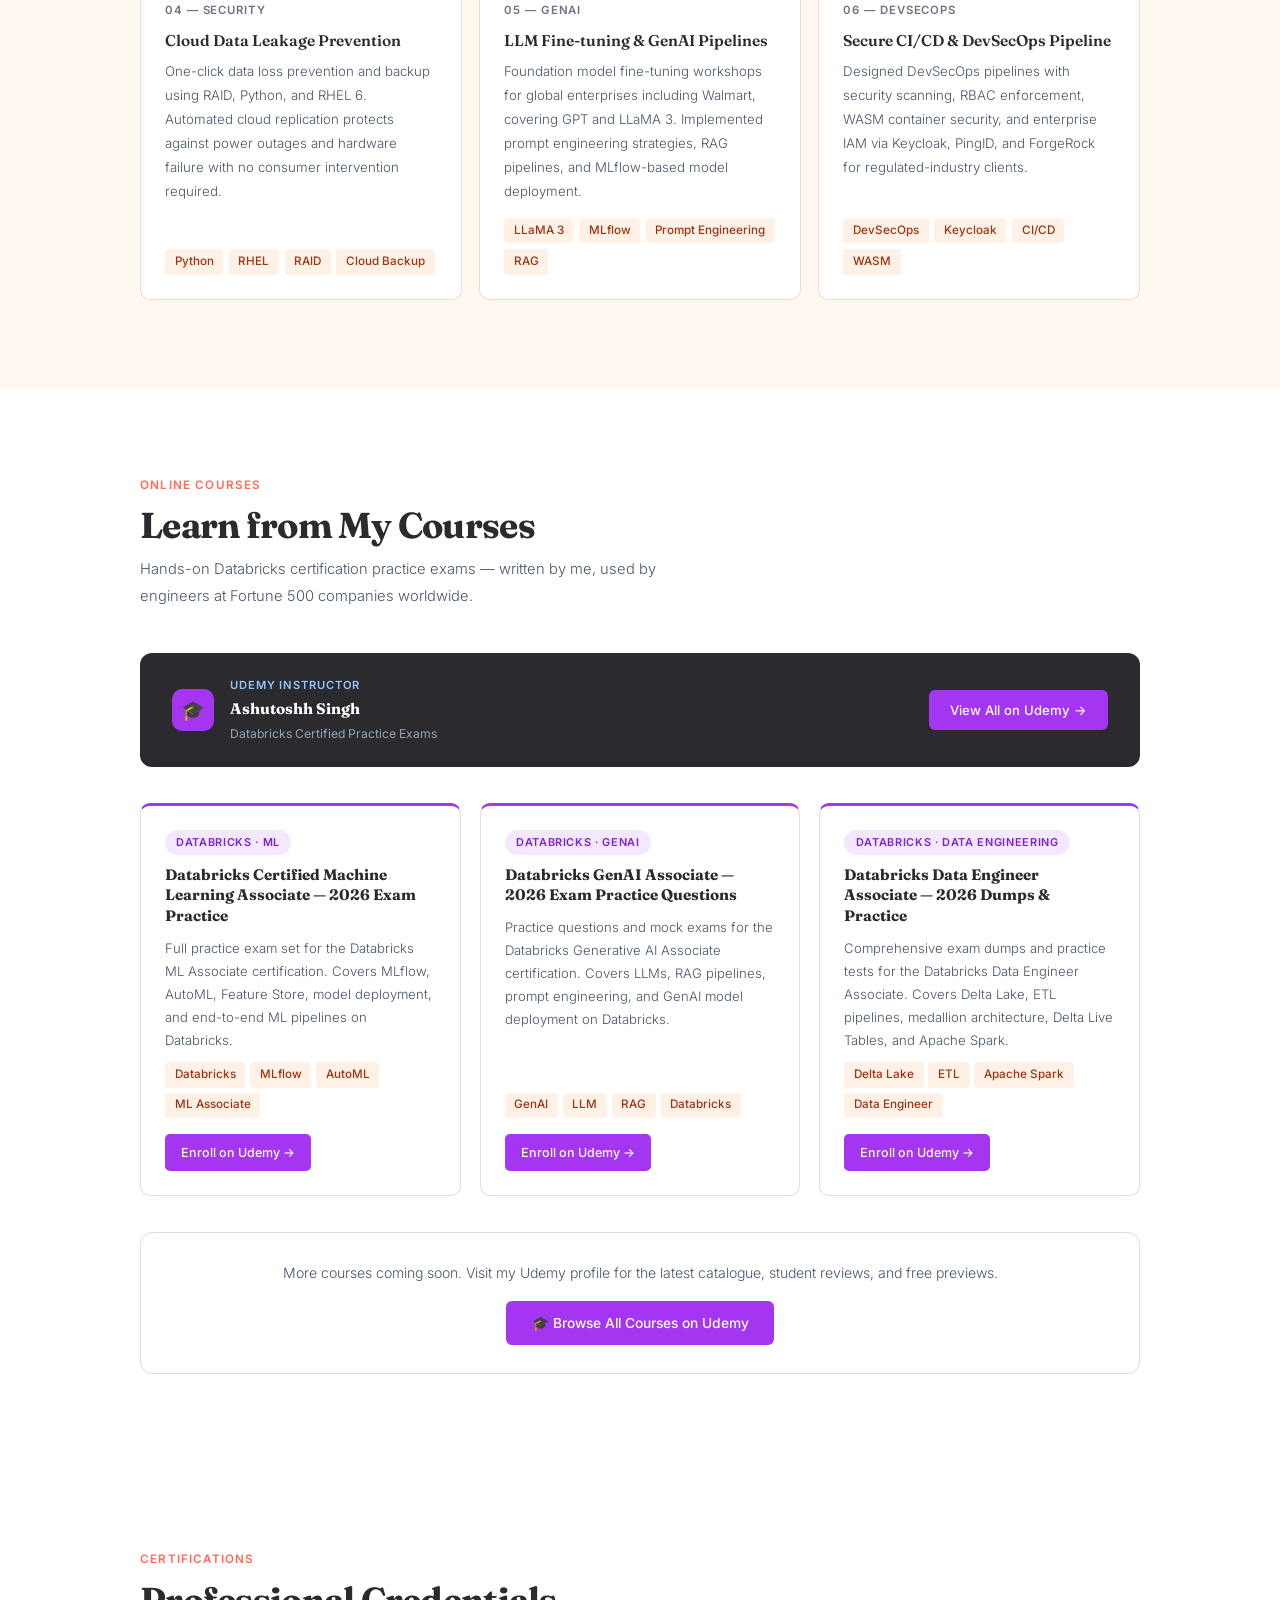
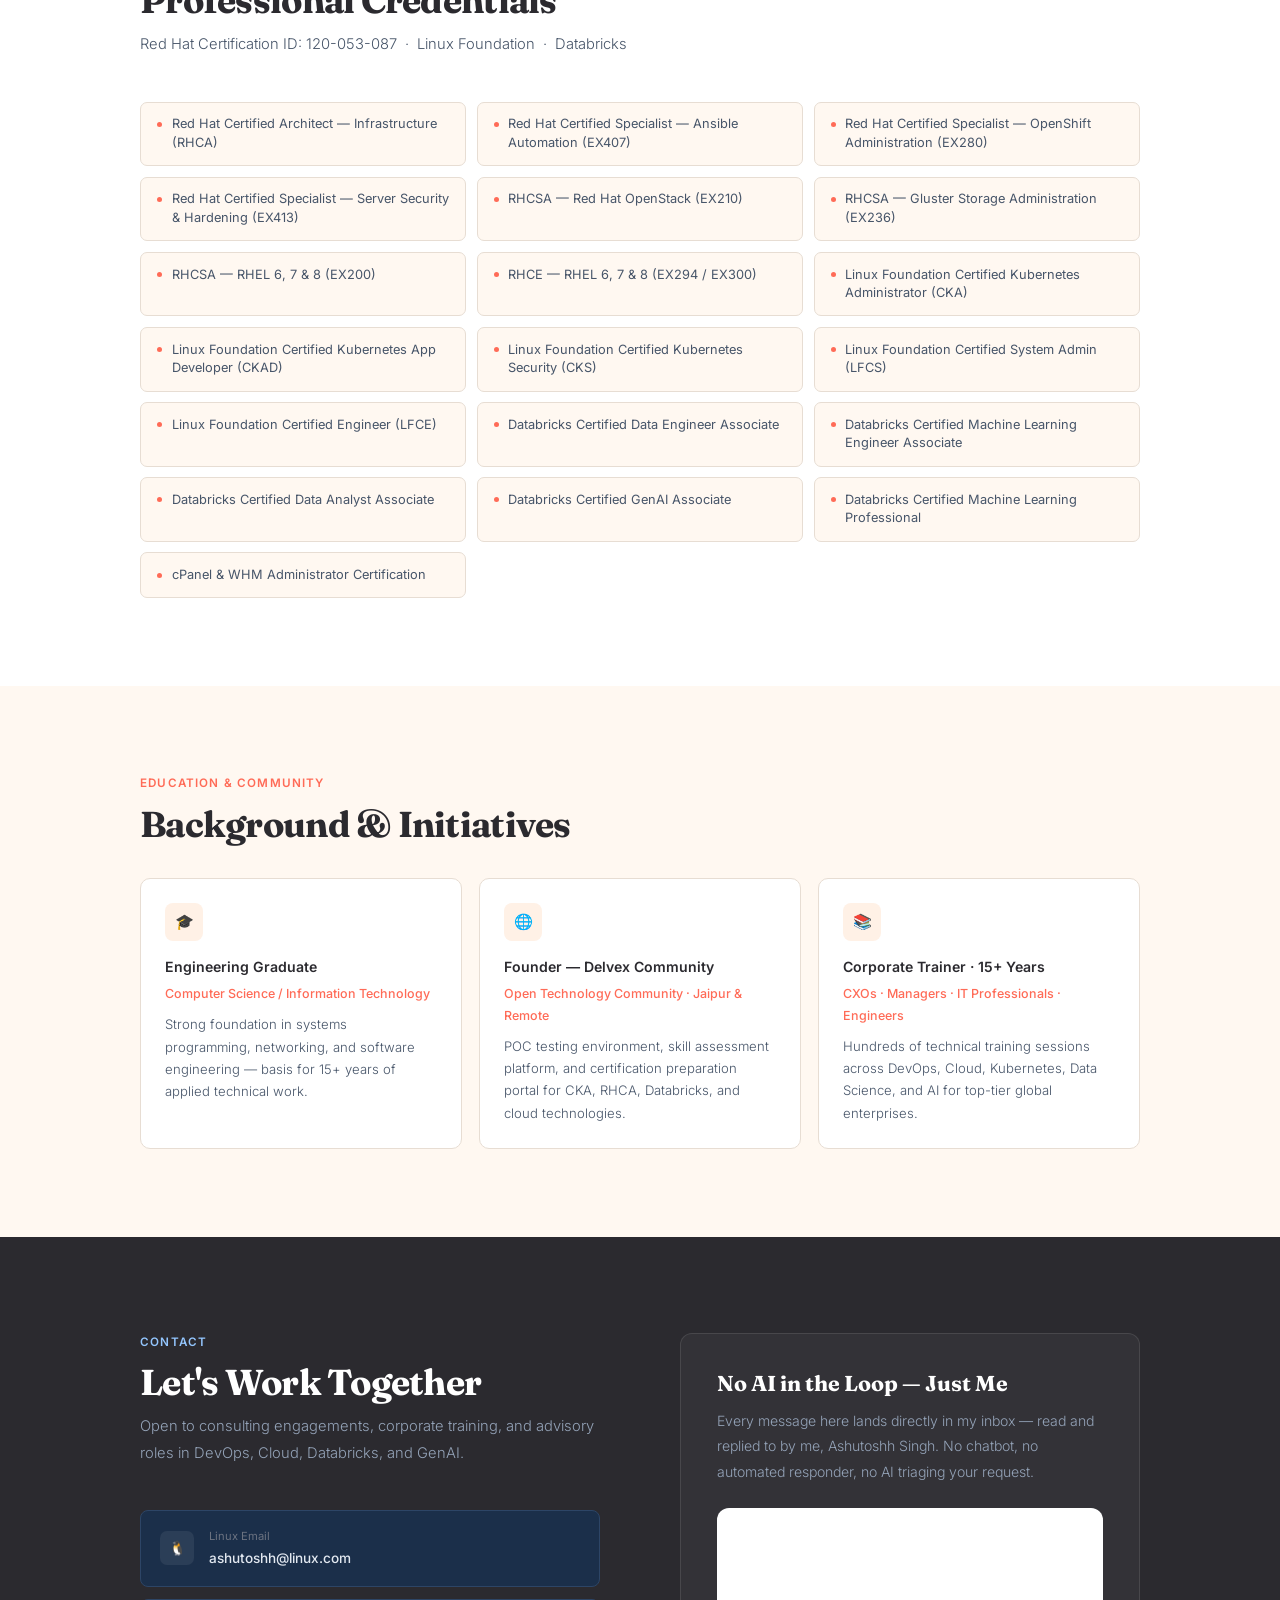
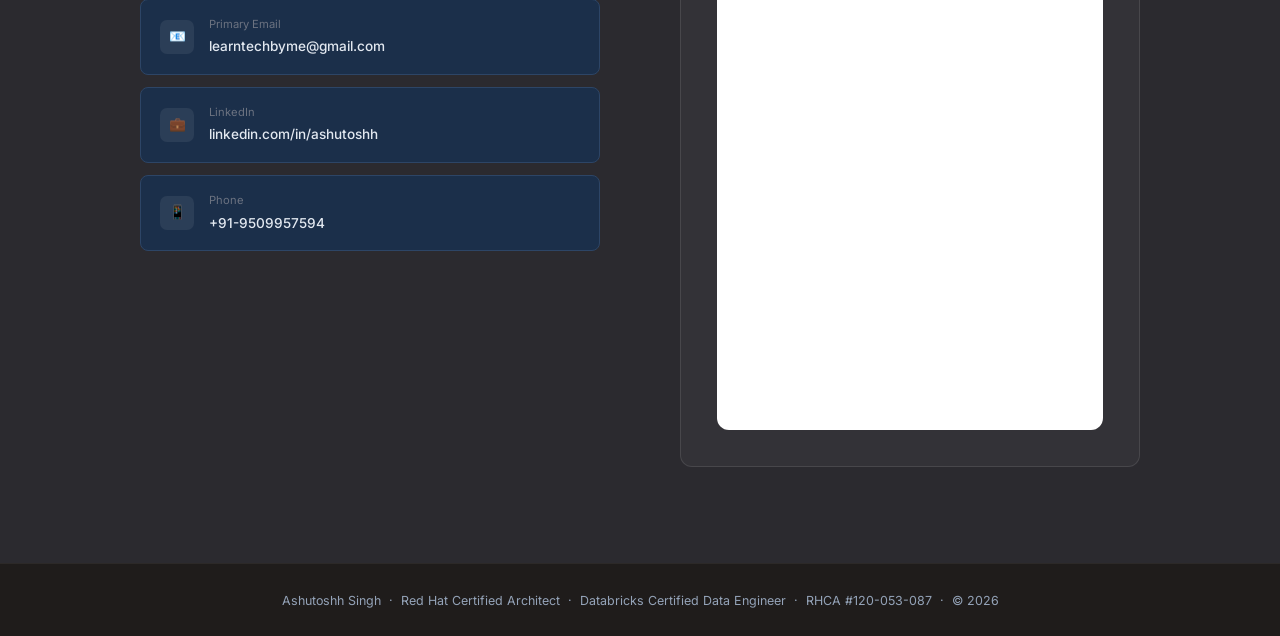
==== commit 582e38a2: "udemy course updates" ====
--- a/index.html
+++ b/index.html
@@ -40,6 +40,7 @@
     <li><a href="#skills">Skills</a></li>
     <li><a href="#experience">Experience</a></li>
     <li><a href="#projects">Projects</a></li>
+    <li><a href="#courses">Courses</a></li>
     <li><a href="#certifications">Certifications</a></li>
     <li><a href="#contact">Contact</a></li>
   </ul>
@@ -268,6 +269,138 @@
     </div>
   </div>
 </section>
+
+<section id="courses" class="section-wrap alt">
+  <div class="container">
+    <div class="eyebrow">Online Courses</div>
+    <h2>Learn from My Courses</h2>
+    <p class="section-intro">Hands-on Databricks certification practice exams — written by me, used by engineers at Fortune 500 companies worldwide.</p>
+
+    <!-- Udemy Profile Banner -->
+    <div style="background:var(--hero-bg);border-radius:12px;padding:1.4rem 2rem;display:flex;align-items:center;justify-content:space-between;flex-wrap:wrap;gap:1rem;margin-bottom:2.25rem;">
+      <div style="display:flex;align-items:center;gap:1rem;">
+        <div style="width:42px;height:42px;background:#A435F0;border-radius:10px;display:flex;align-items:center;justify-content:center;font-size:1.2rem;flex-shrink:0;">🎓</div>
+        <div>
+          <div style="font-size:.7rem;font-weight:600;letter-spacing:.08em;text-transform:uppercase;color:#93C5FD;margin-bottom:.1rem;">Udemy Instructor</div>
+          <div style="font-family:'Fraunces',serif;font-size:.95rem;font-weight:700;color:#fff;">Ashutoshh Singh</div>
+          <div style="font-size:.76rem;color:#94A3B8;margin-top:.1rem;">Databricks Certified Practice Exams</div>
+        </div>
+      </div>
+      <a href="https://www.udemy.com/user/ashutoshh-2/" target="_blank" rel="noopener noreferrer"
+         style="background:#A435F0;color:#fff;text-decoration:none;font-size:.82rem;font-weight:500;padding:.55rem 1.3rem;border-radius:6px;white-space:nowrap;transition:opacity .15s;"
+         onmouseover="this.style.opacity='.82'" onmouseout="this.style.opacity='1'">
+        View All on Udemy →
+      </a>
+    </div>
+
+    <!-- 3 Real Course Cards -->
+    <div style="display:grid;grid-template-columns:repeat(3,1fr);gap:1.2rem;" id="courses-grid">
+
+      <div class="course-card">
+        <div class="course-badge">Databricks · ML</div>
+        <h3 class="course-title">Databricks Certified Machine Learning Associate — 2026 Exam Practice</h3>
+        <p class="course-desc">Full practice exam set for the Databricks ML Associate certification. Covers MLflow, AutoML, Feature Store, model deployment, and end-to-end ML pipelines on Databricks.</p>
+        <div class="course-meta">
+          <span class="tag">Databricks</span><span class="tag">MLflow</span><span class="tag">AutoML</span><span class="tag">ML Associate</span>
+        </div>
+        <a href="https://www.udemy.com/course/databricks-certified-machine-learning-associates-2026-exam/?couponCode=KEEPLEARNING" target="_blank" rel="noopener noreferrer" class="course-btn">Enroll on Udemy →</a>
+      </div>
+
+      <div class="course-card">
+        <div class="course-badge">Databricks · GenAI</div>
+        <h3 class="course-title">Databricks GenAI Associate — 2026 Exam Practice Questions</h3>
+        <p class="course-desc">Practice questions and mock exams for the Databricks Generative AI Associate certification. Covers LLMs, RAG pipelines, prompt engineering, and GenAI model deployment on Databricks.</p>
+        <div class="course-meta">
+          <span class="tag">GenAI</span><span class="tag">LLM</span><span class="tag">RAG</span><span class="tag">Databricks</span>
+        </div>
+        <a href="https://www.udemy.com/course/databricks-genai-associate-exam-practice-2026-q/" target="_blank" rel="noopener noreferrer" class="course-btn">Enroll on Udemy →</a>
+      </div>
+
+      <div class="course-card">
+        <div class="course-badge">Databricks · Data Engineering</div>
+        <h3 class="course-title">Databricks Data Engineer Associate — 2026 Dumps &amp; Practice</h3>
+        <p class="course-desc">Comprehensive exam dumps and practice tests for the Databricks Data Engineer Associate. Covers Delta Lake, ETL pipelines, medallion architecture, Delta Live Tables, and Apache Spark.</p>
+        <div class="course-meta">
+          <span class="tag">Delta Lake</span><span class="tag">ETL</span><span class="tag">Apache Spark</span><span class="tag">Data Engineer</span>
+        </div>
+        <a href="https://www.udemy.com/course/databricks-data-engineer-associates-dumps-2026" target="_blank" rel="noopener noreferrer" class="course-btn">Enroll on Udemy →</a>
+      </div>
+
+    </div>
+
+    <!-- Bottom CTA -->
+    <div style="text-align:center;margin-top:2.25rem;padding:1.75rem 2rem;background:var(--white);border:1px solid var(--line);border-radius:12px;">
+      <p style="font-size:.88rem;color:var(--txt2);font-weight:300;margin-bottom:1rem;">More courses coming soon. Visit my Udemy profile for the latest catalogue, student reviews, and free previews.</p>
+      <a href="https://www.udemy.com/user/ashutoshh-2/" target="_blank" rel="noopener noreferrer"
+         style="display:inline-flex;align-items:center;gap:.5rem;background:#A435F0;color:#fff;text-decoration:none;font-size:.86rem;font-weight:500;padding:.65rem 1.6rem;border-radius:6px;transition:opacity .15s;"
+         onmouseover="this.style.opacity='.82'" onmouseout="this.style.opacity='1'">
+        🎓 Browse All Courses on Udemy
+      </a>
+    </div>
+  </div>
+</section>
+
+<style>
+  .course-card {
+    background: var(--white);
+    border: 1px solid var(--line);
+    border-top: 3px solid #A435F0;
+    border-radius: 10px;
+    padding: 1.5rem;
+    display: flex;
+    flex-direction: column;
+    gap: .65rem;
+    transition: box-shadow .2s, transform .2s;
+  }
+  .course-card:hover {
+    box-shadow: 0 6px 24px rgba(164,53,240,.12);
+    transform: translateY(-2px);
+  }
+  .course-badge {
+    display: inline-block;
+    background: #F3E8FF;
+    color: #7E22CE;
+    font-size: .68rem;
+    font-weight: 600;
+    letter-spacing: .06em;
+    text-transform: uppercase;
+    padding: .2rem .7rem;
+    border-radius: 999px;
+    width: fit-content;
+  }
+  [data-theme='dark'] .course-badge { background: #3B1F5E; color: #D8B4FE; }
+  .course-title {
+    font-family: 'Fraunces', serif;
+    font-size: .95rem;
+    font-weight: 700;
+    color: var(--heading);
+    line-height: 1.35;
+  }
+  .course-desc {
+    font-size: .82rem;
+    color: var(--txt2);
+    font-weight: 300;
+    line-height: 1.75;
+    flex: 1;
+  }
+  .course-meta { display: flex; flex-wrap: wrap; gap: .3rem; }
+  .course-btn {
+    display: inline-block;
+    margin-top: .35rem;
+    background: #A435F0;
+    color: #fff;
+    text-decoration: none;
+    font-size: .78rem;
+    font-weight: 500;
+    padding: .5rem 1rem;
+    border-radius: 5px;
+    transition: opacity .15s;
+    width: fit-content;
+  }
+  .course-btn:hover { opacity: .82; }
+  @media(max-width:900px) { #courses-grid { grid-template-columns: 1fr 1fr !important; } }
+  @media(max-width:600px) { #courses-grid { grid-template-columns: 1fr !important; } }
+</style>
 
 <section id="certifications" class="section-wrap alt">
   <div class="container">
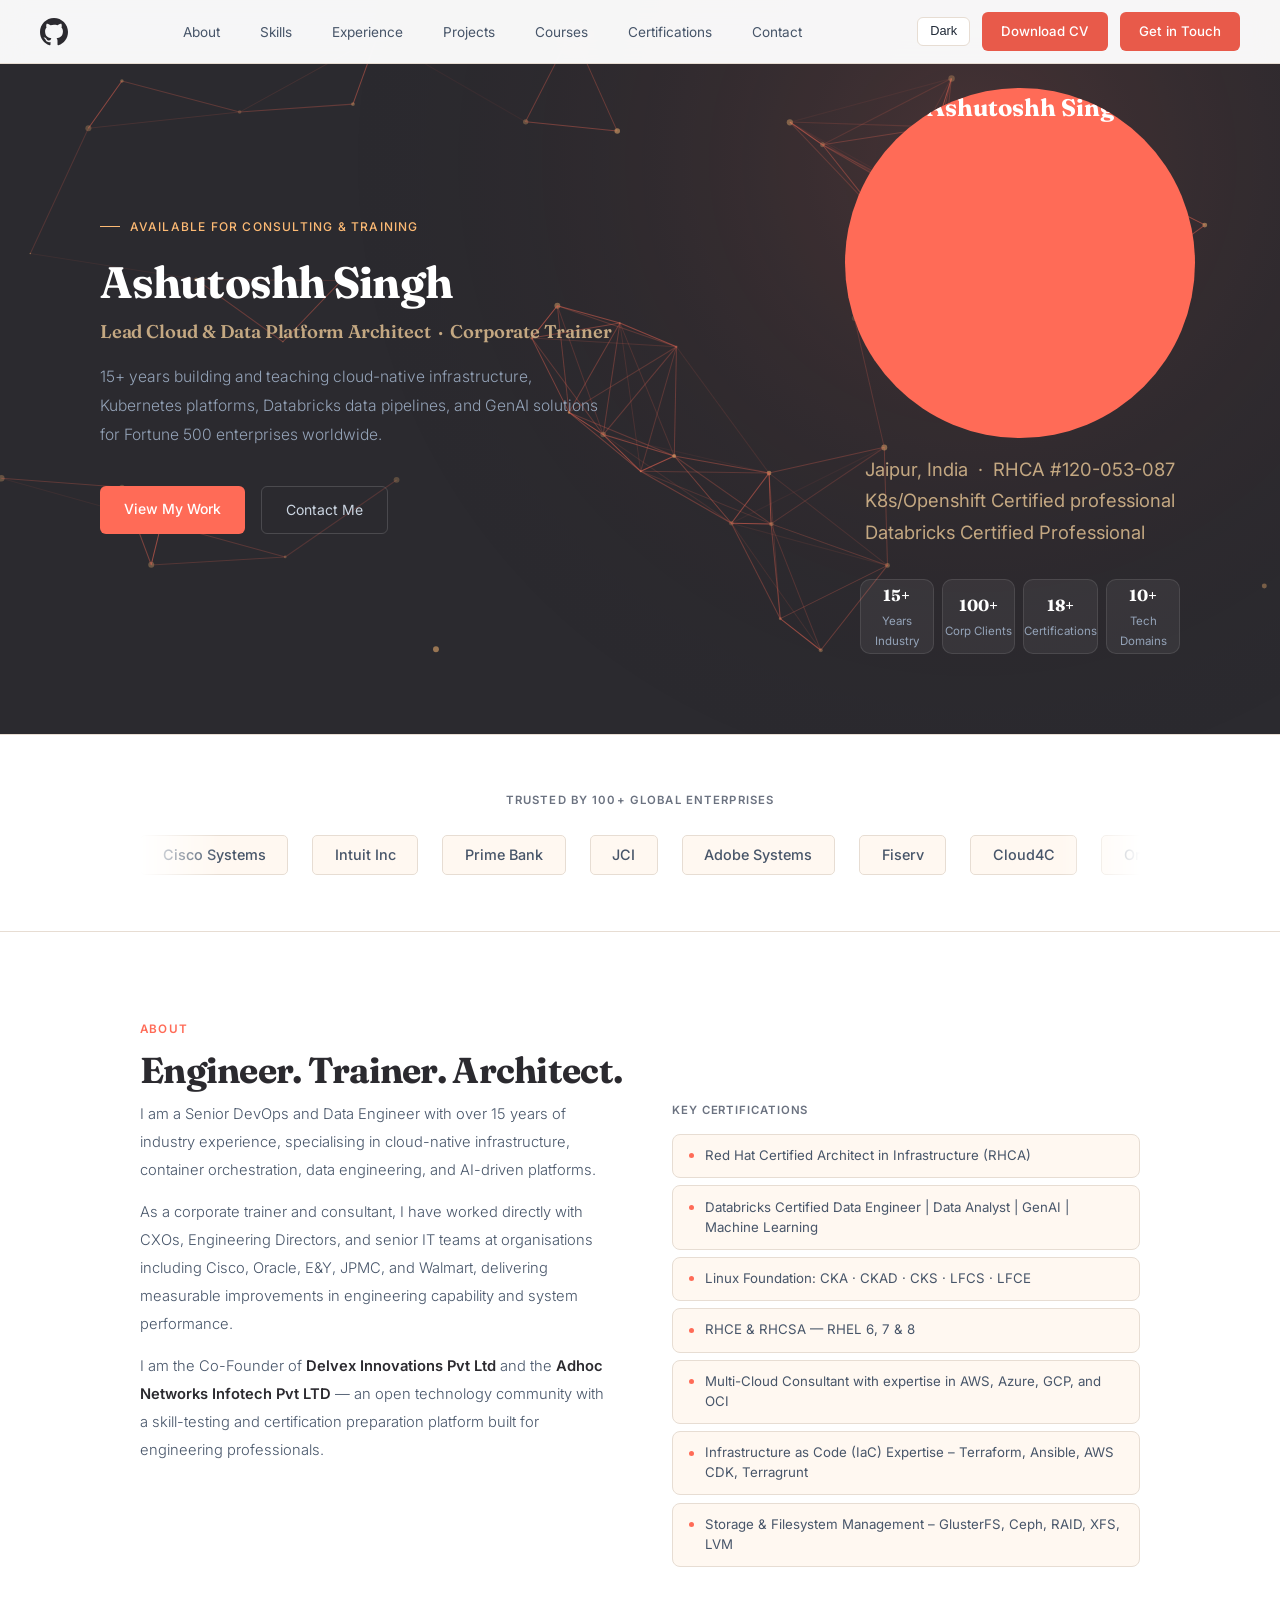
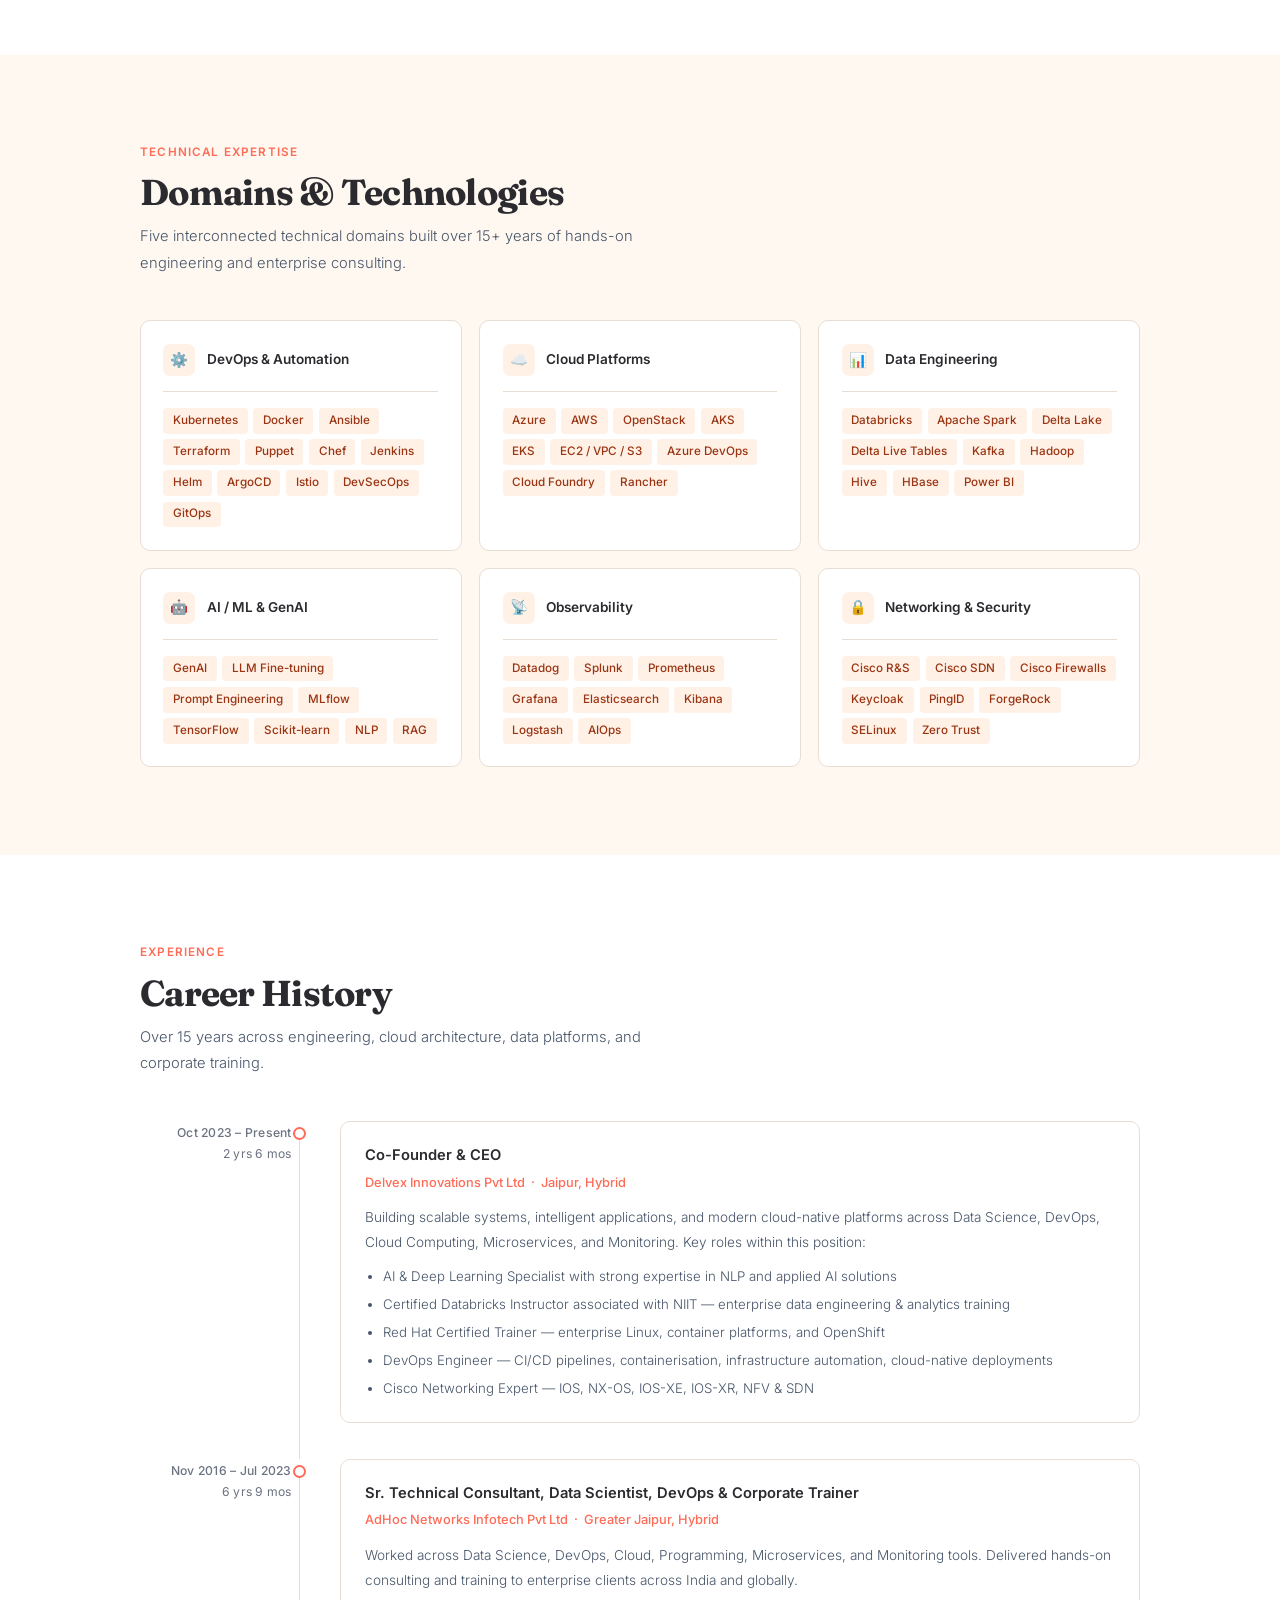
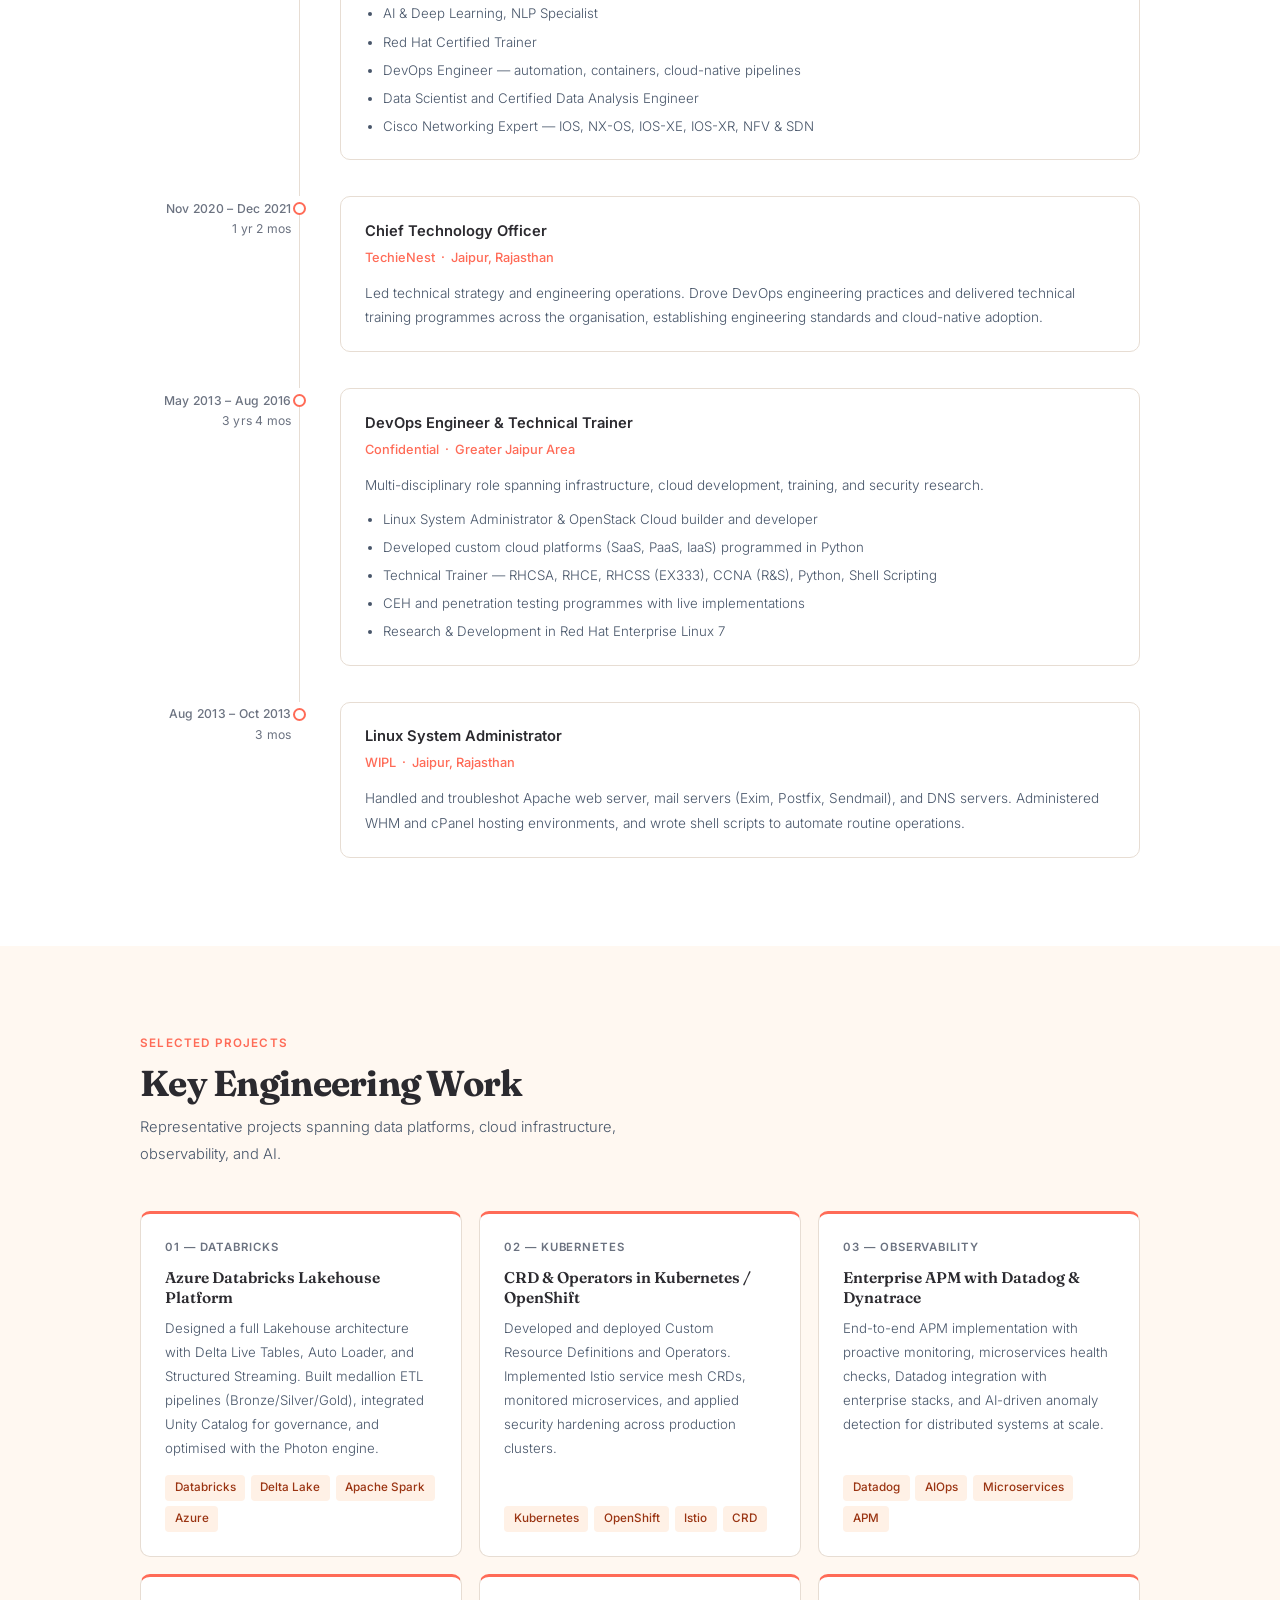
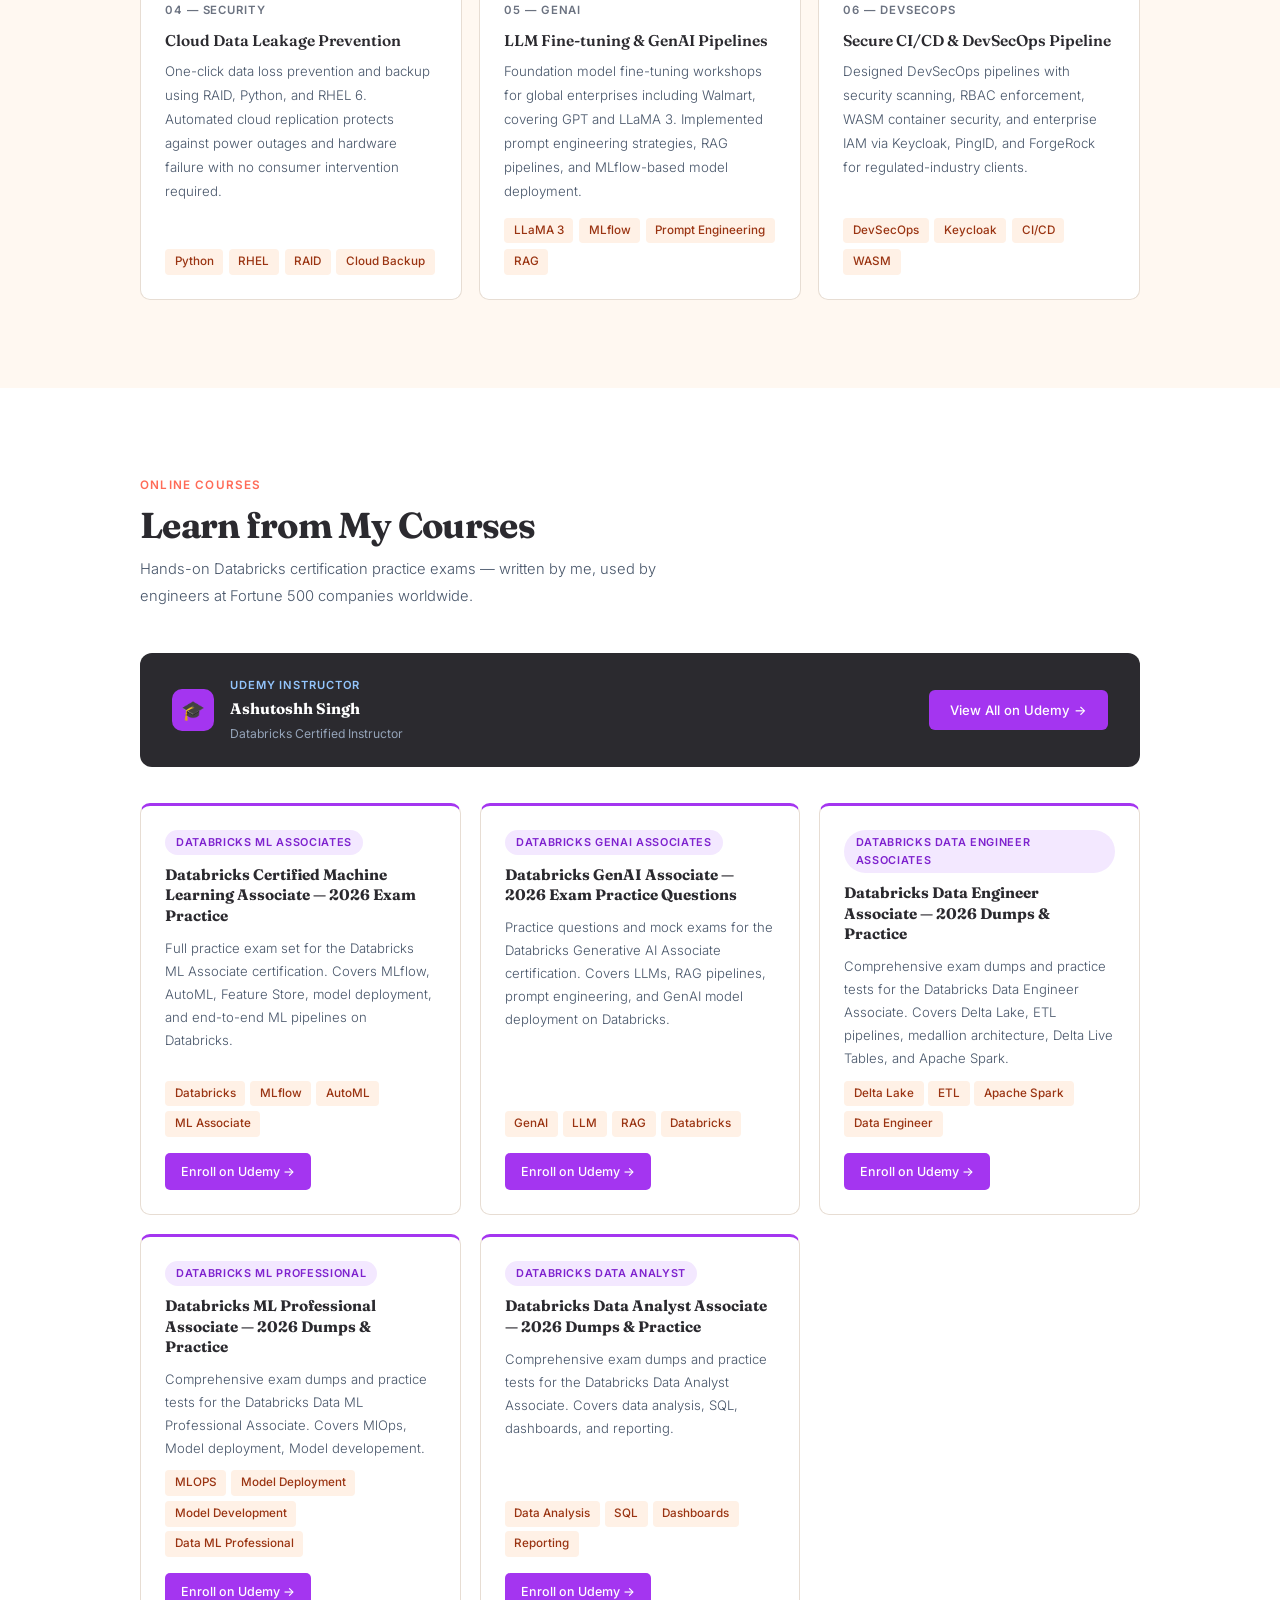
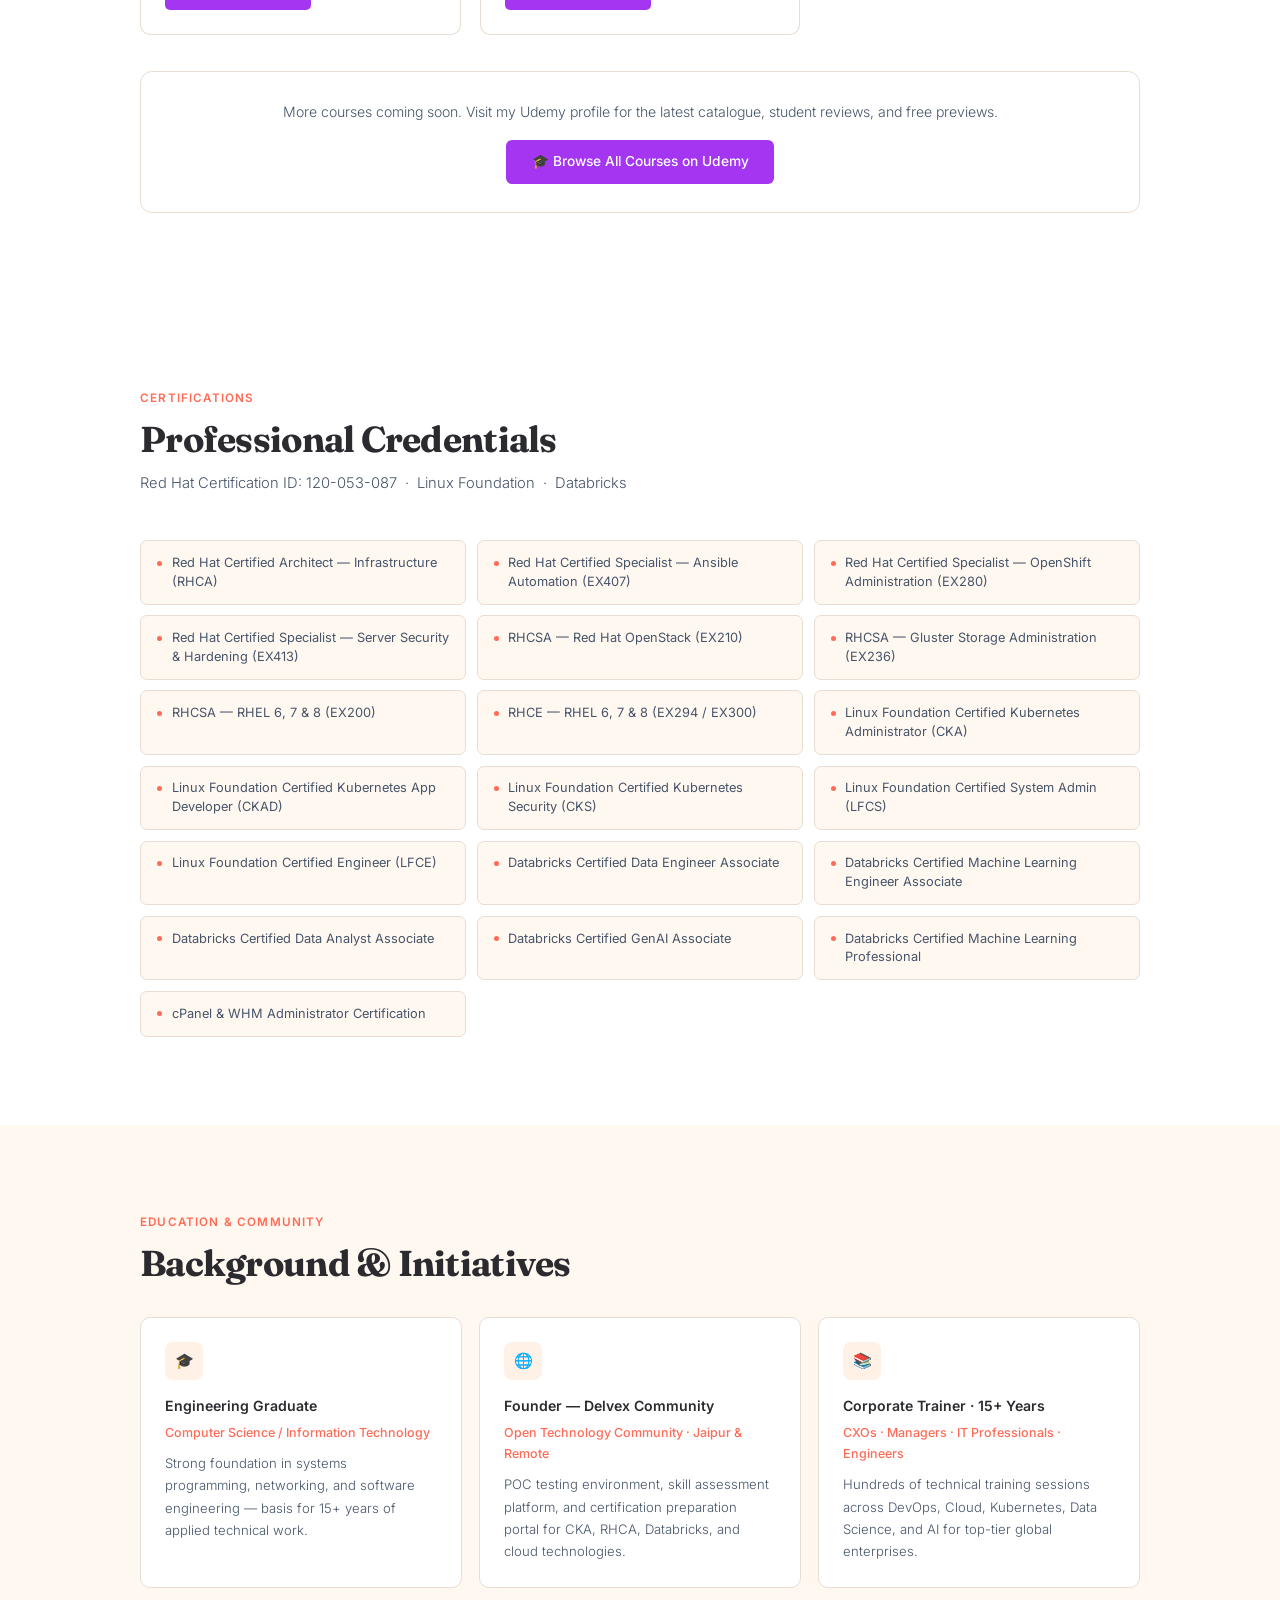
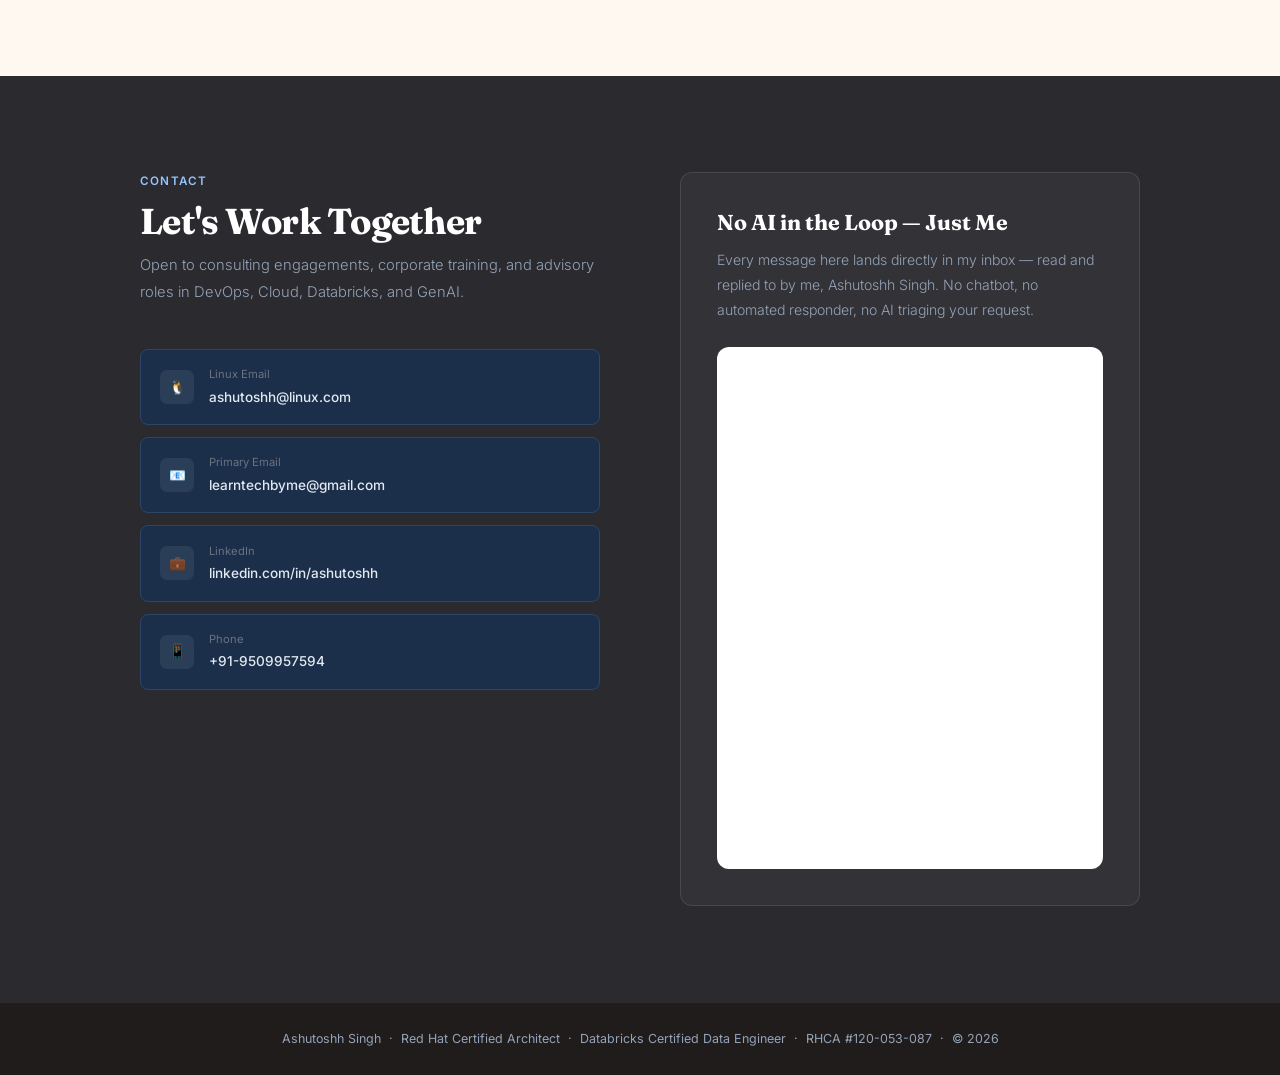
==== commit eba4b32d: "Updates databricks exam course" ====
--- a/index.html
+++ b/index.html
@@ -283,7 +283,7 @@
         <div>
           <div style="font-size:.7rem;font-weight:600;letter-spacing:.08em;text-transform:uppercase;color:#93C5FD;margin-bottom:.1rem;">Udemy Instructor</div>
           <div style="font-family:'Fraunces',serif;font-size:.95rem;font-weight:700;color:#fff;">Ashutoshh Singh</div>
-          <div style="font-size:.76rem;color:#94A3B8;margin-top:.1rem;">Databricks Certified Practice Exams</div>
+          <div style="font-size:.76rem;color:#94A3B8;margin-top:.1rem;">Databricks Certified Instructor </div>
         </div>
       </div>
       <a href="https://www.udemy.com/user/ashutoshh-2/" target="_blank" rel="noopener noreferrer"
@@ -297,7 +297,7 @@
     <div style="display:grid;grid-template-columns:repeat(3,1fr);gap:1.2rem;" id="courses-grid">
 
       <div class="course-card">
-        <div class="course-badge">Databricks · ML</div>
+        <div class="course-badge">Databricks  ML Associates</div>
         <h3 class="course-title">Databricks Certified Machine Learning Associate — 2026 Exam Practice</h3>
         <p class="course-desc">Full practice exam set for the Databricks ML Associate certification. Covers MLflow, AutoML, Feature Store, model deployment, and end-to-end ML pipelines on Databricks.</p>
         <div class="course-meta">
@@ -307,7 +307,7 @@
       </div>
 
       <div class="course-card">
-        <div class="course-badge">Databricks · GenAI</div>
+        <div class="course-badge">Databricks GenAI Associates</div>
         <h3 class="course-title">Databricks GenAI Associate — 2026 Exam Practice Questions</h3>
         <p class="course-desc">Practice questions and mock exams for the Databricks Generative AI Associate certification. Covers LLMs, RAG pipelines, prompt engineering, and GenAI model deployment on Databricks.</p>
         <div class="course-meta">
@@ -317,7 +317,7 @@
       </div>
 
       <div class="course-card">
-        <div class="course-badge">Databricks · Data Engineering</div>
+        <div class="course-badge">Databricks Data Engineer Associates</div>
         <h3 class="course-title">Databricks Data Engineer Associate — 2026 Dumps &amp; Practice</h3>
         <p class="course-desc">Comprehensive exam dumps and practice tests for the Databricks Data Engineer Associate. Covers Delta Lake, ETL pipelines, medallion architecture, Delta Live Tables, and Apache Spark.</p>
         <div class="course-meta">
@@ -326,6 +326,25 @@
         <a href="https://www.udemy.com/course/databricks-data-engineer-associates-dumps-2026" target="_blank" rel="noopener noreferrer" class="course-btn">Enroll on Udemy →</a>
       </div>
 
+       <div class="course-card">
+        <div class="course-badge">Databricks  ML Professional </div>
+        <h3 class="course-title">Databricks  ML Professional Associate — 2026 Dumps &amp; Practice</h3>
+        <p class="course-desc">Comprehensive exam dumps and practice tests for the Databricks Data ML Professional Associate. Covers MlOps, Model deployment, Model developement.</p>
+        <div class="course-meta">
+          <span class="tag">MLOPS</span><span class="tag">Model Deployment</span><span class="tag">Model Development</span><span class="tag">Data ML Professional</span>
+        </div>
+        <a href="https://www.udemy.com/course/delvex-databricks-ml-professional/" target="_blank" rel="noopener noreferrer" class="course-btn">Enroll on Udemy →</a>
+      </div>
+
+      <div class="course-card">
+        <div class="course-badge">Databricks Data Analyst </div>
+        <h3 class="course-title">Databricks Data Analyst Associate — 2026 Dumps &amp; Practice</h3>
+        <p class="course-desc">Comprehensive exam dumps and practice tests for the Databricks Data Analyst Associate. Covers data analysis, SQL, dashboards, and reporting.</p>
+        <div class="course-meta">
+          <span class="tag">Data Analysis</span><span class="tag">SQL</span><span class="tag">Dashboards</span><span class="tag">Reporting</span>
+        </div>
+        <a href="https://www.udemy.com/course/delvex-databricks-data-analyst-associate-practice-exam/" target="_blank" rel="noopener noreferrer" class="course-btn">Enroll on Udemy →</a>
+      </div>
     </div>
 
     <!-- Bottom CTA -->
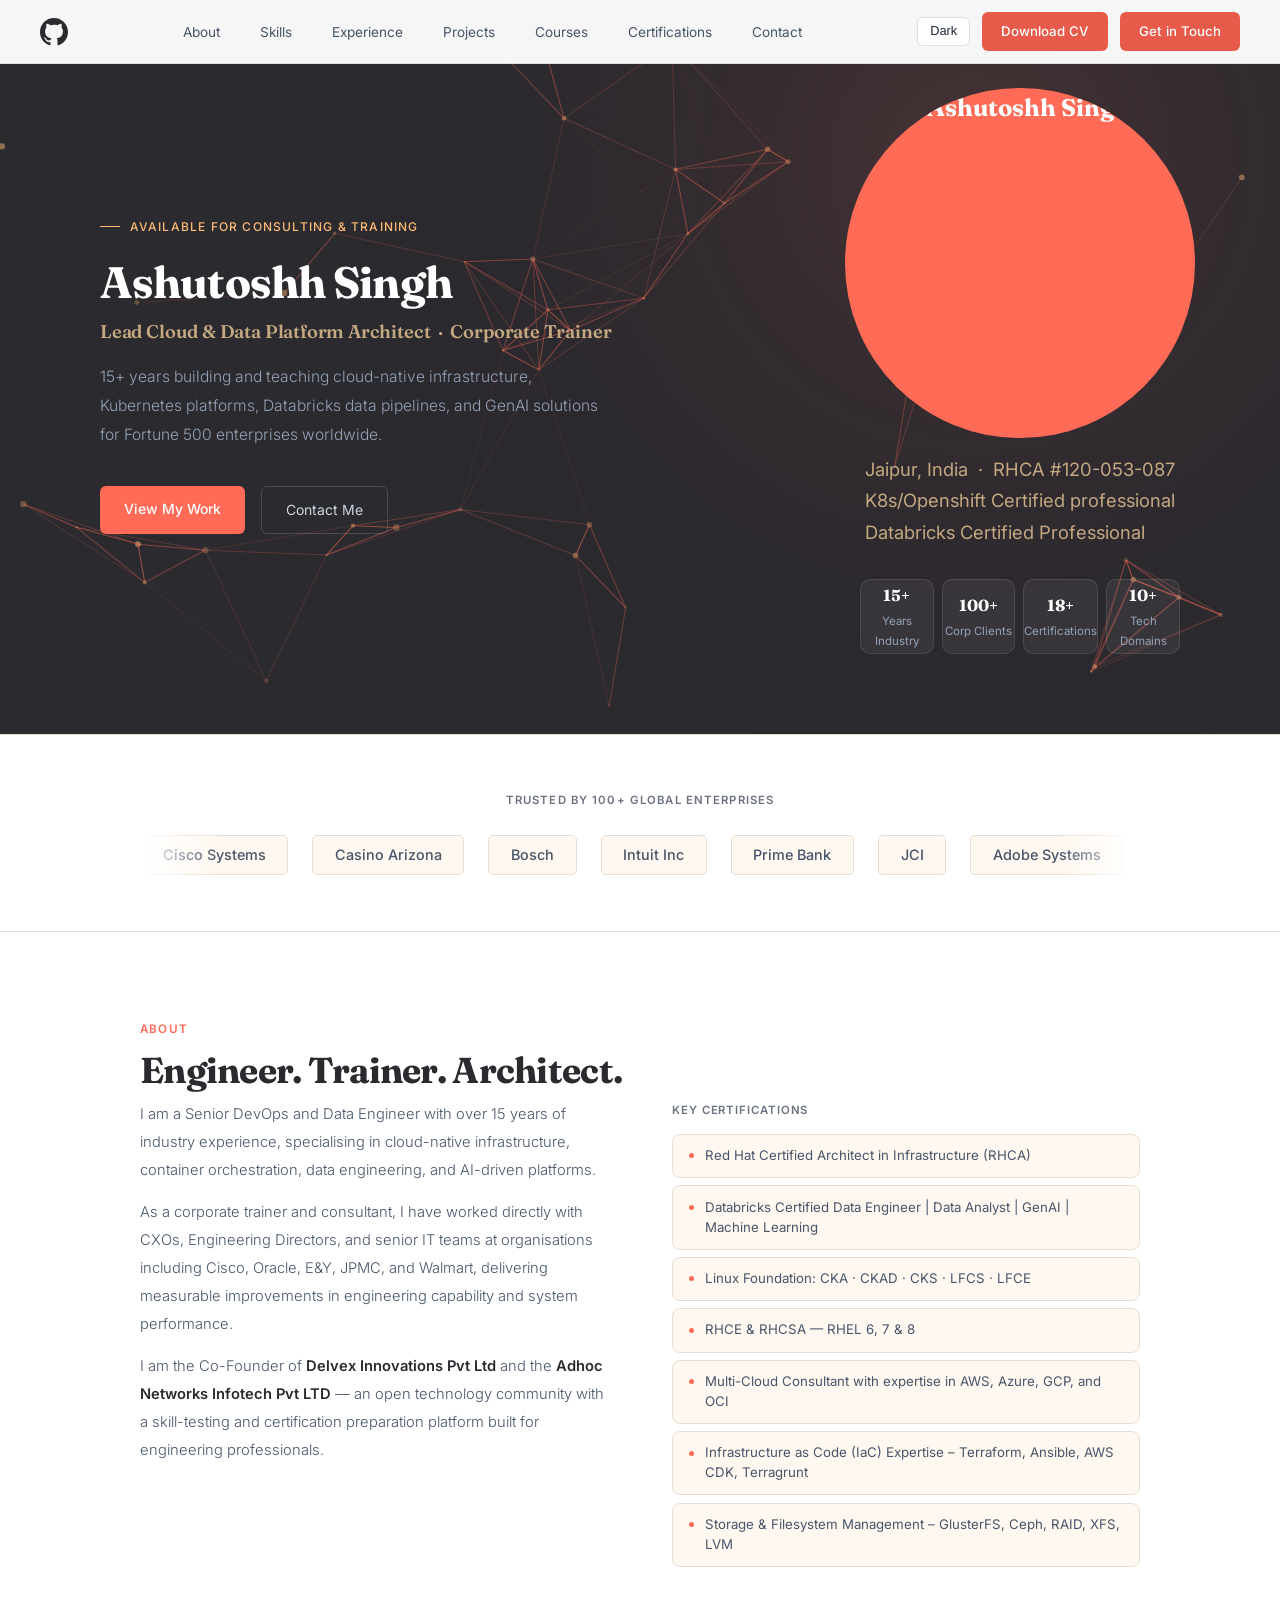
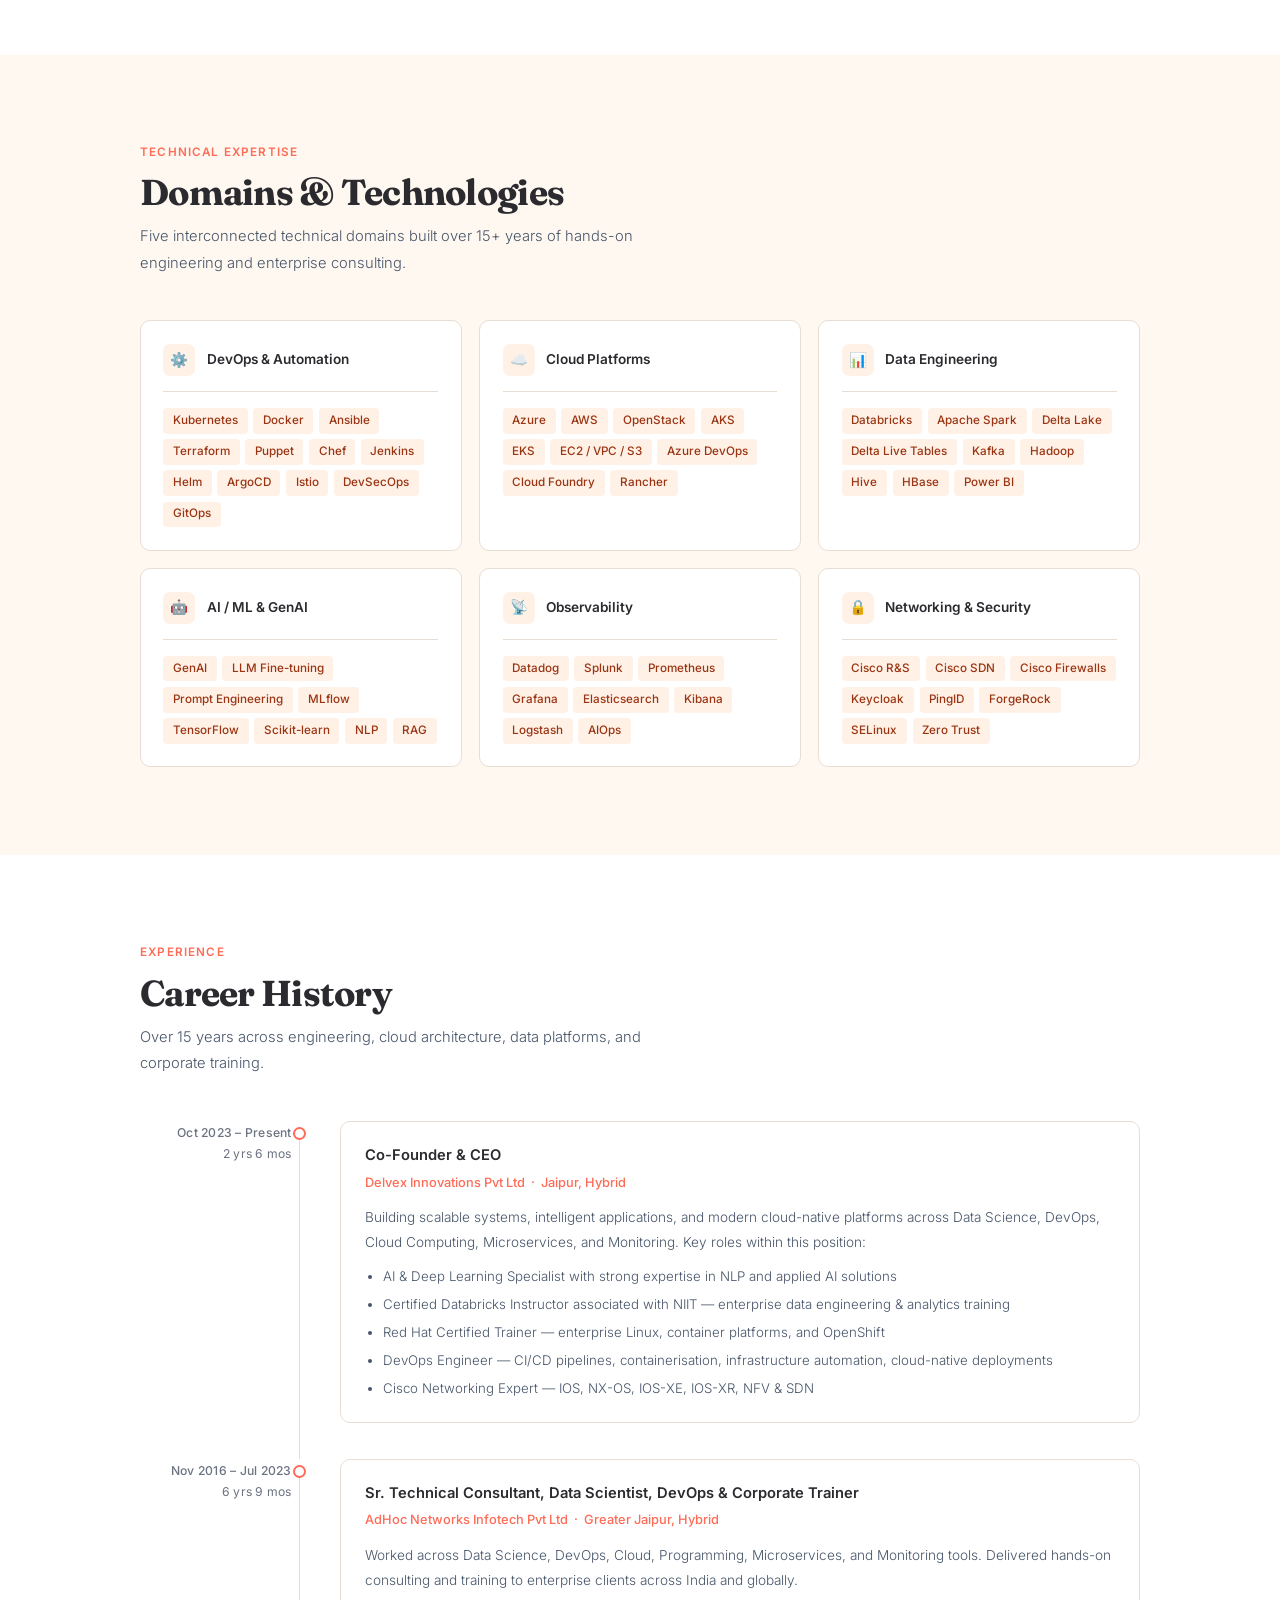
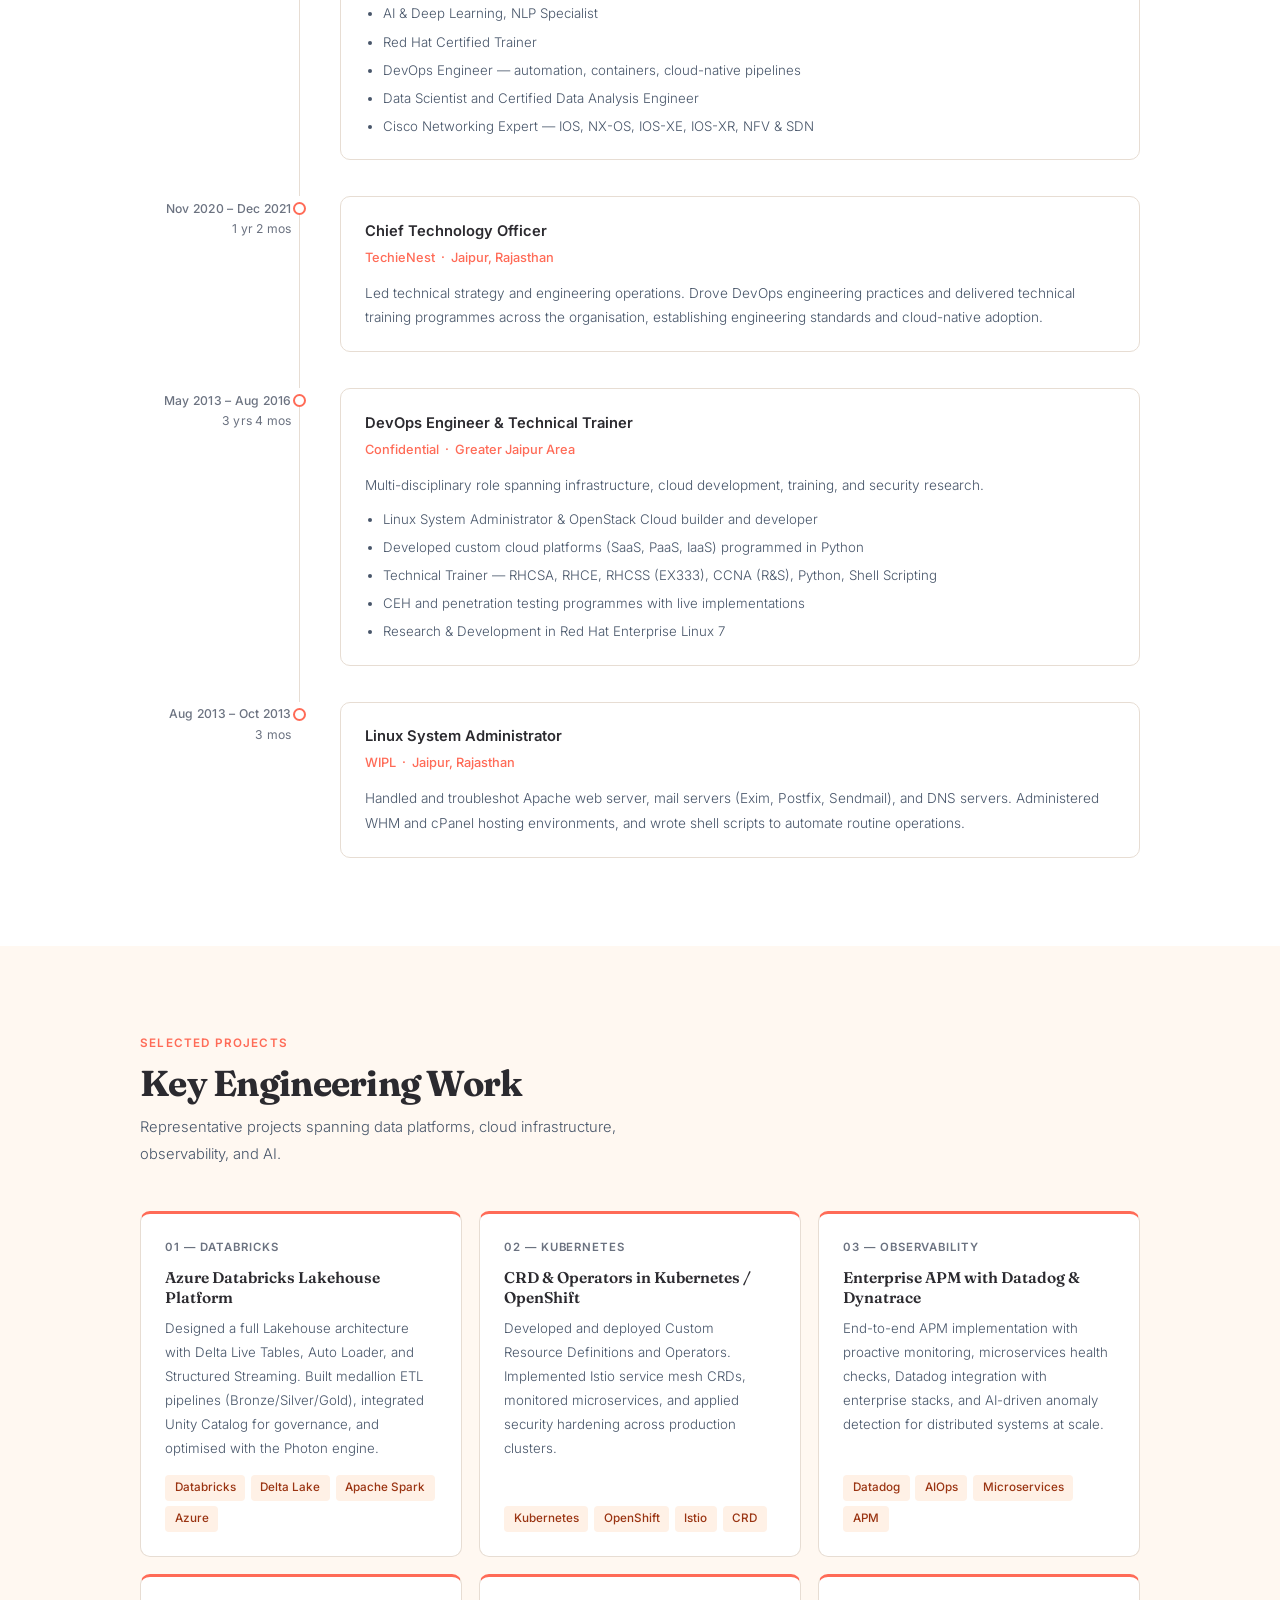
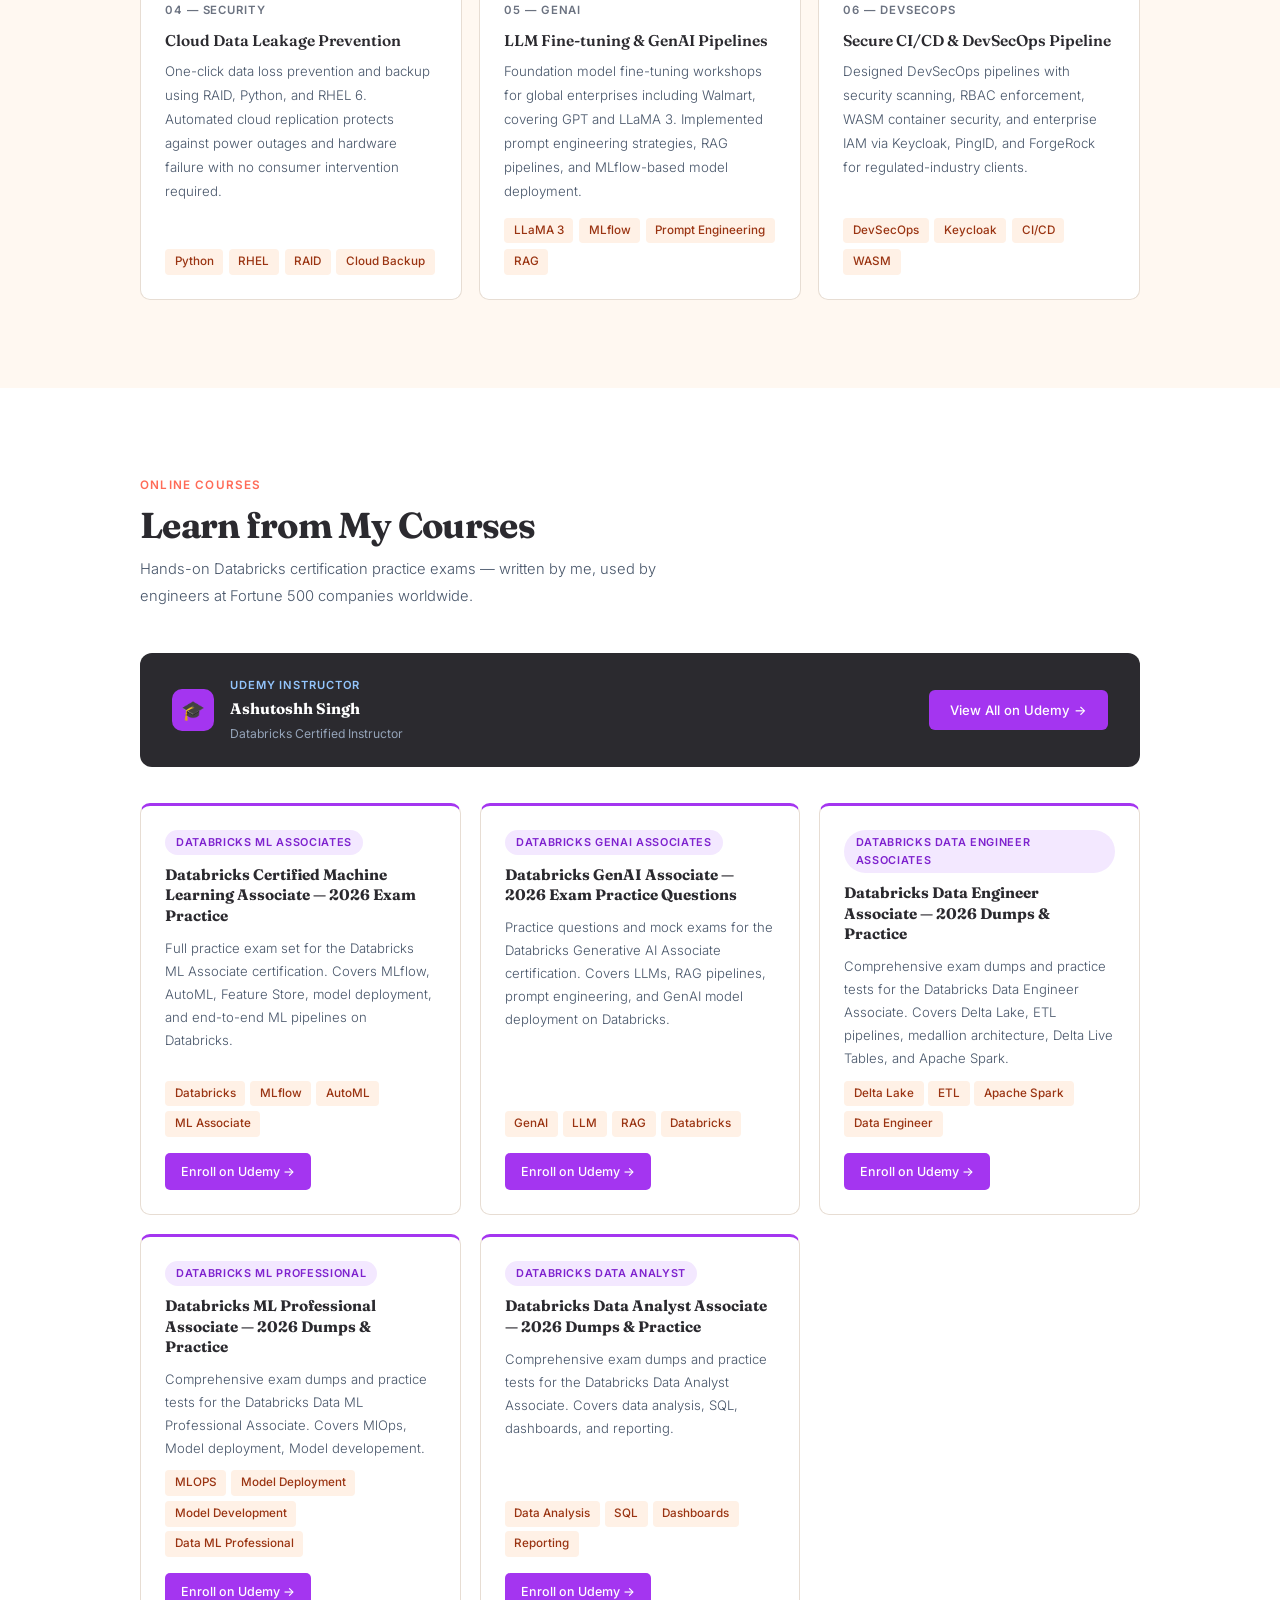
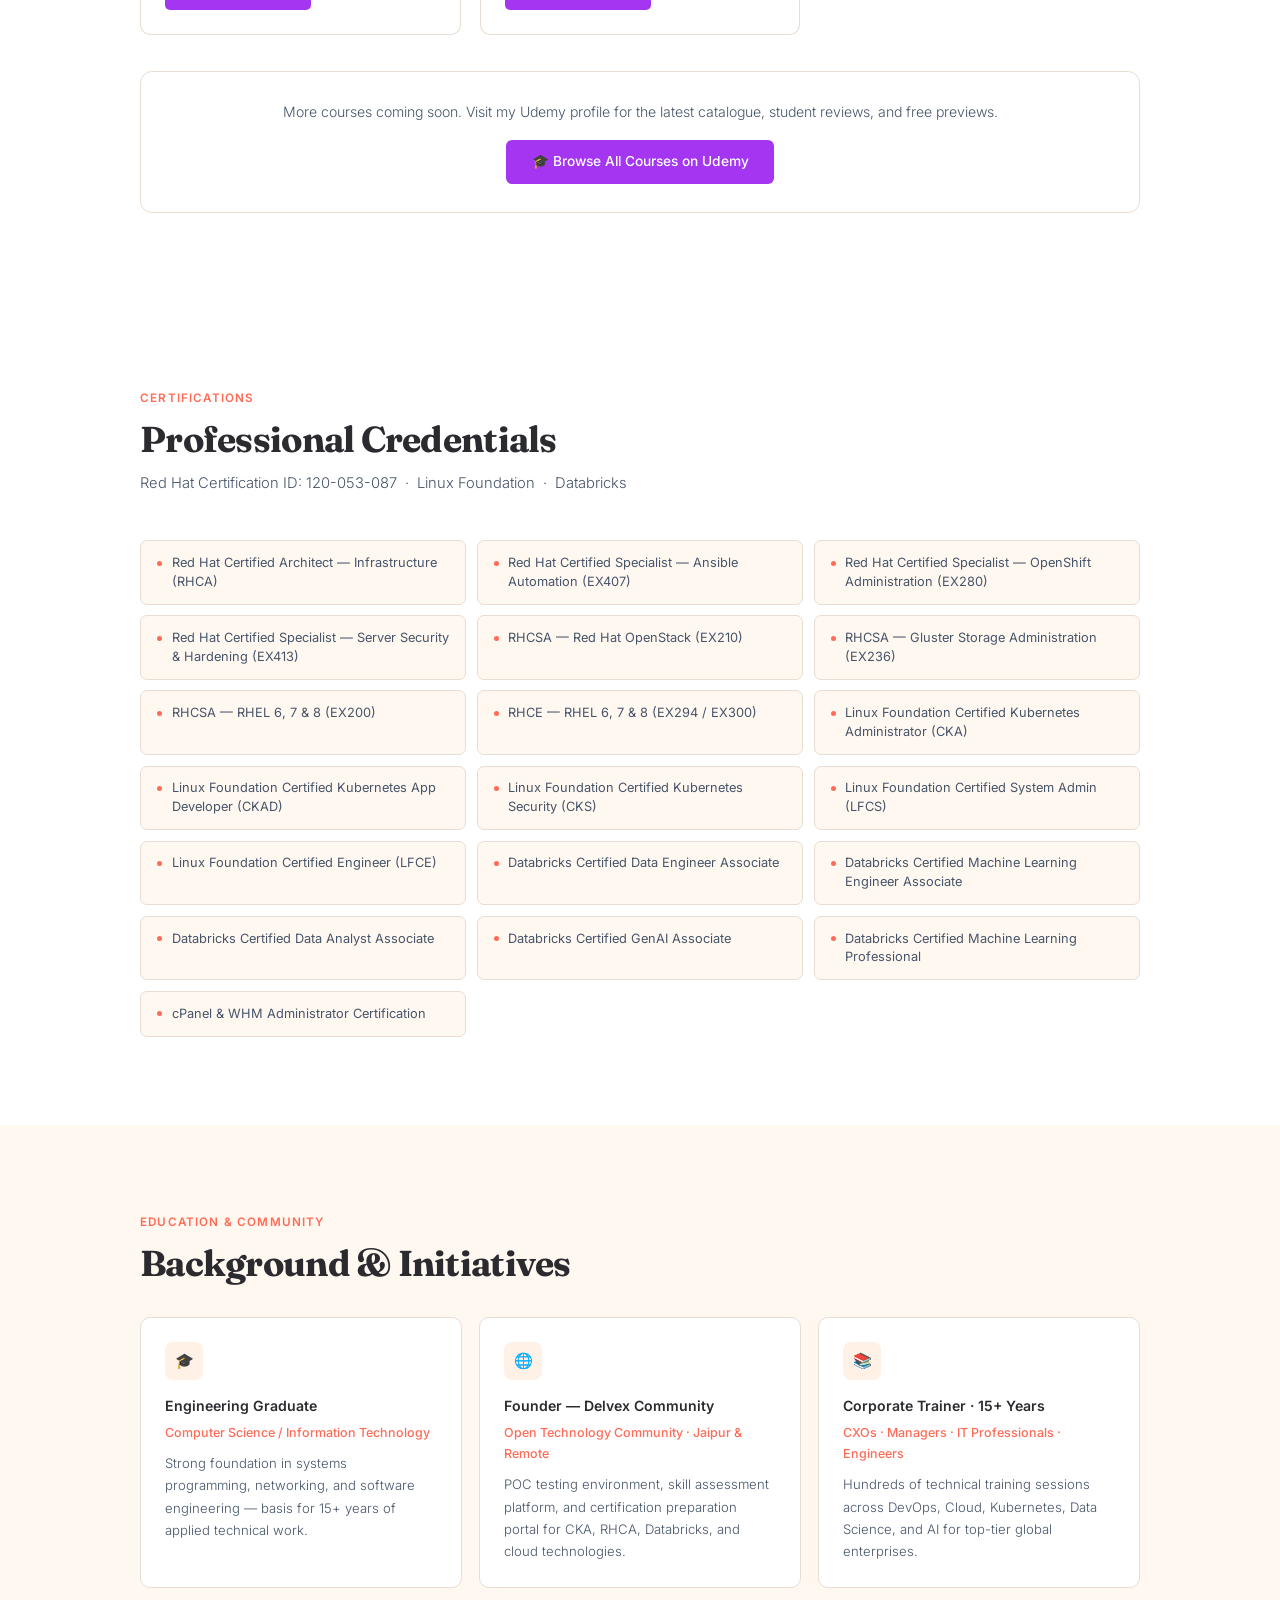
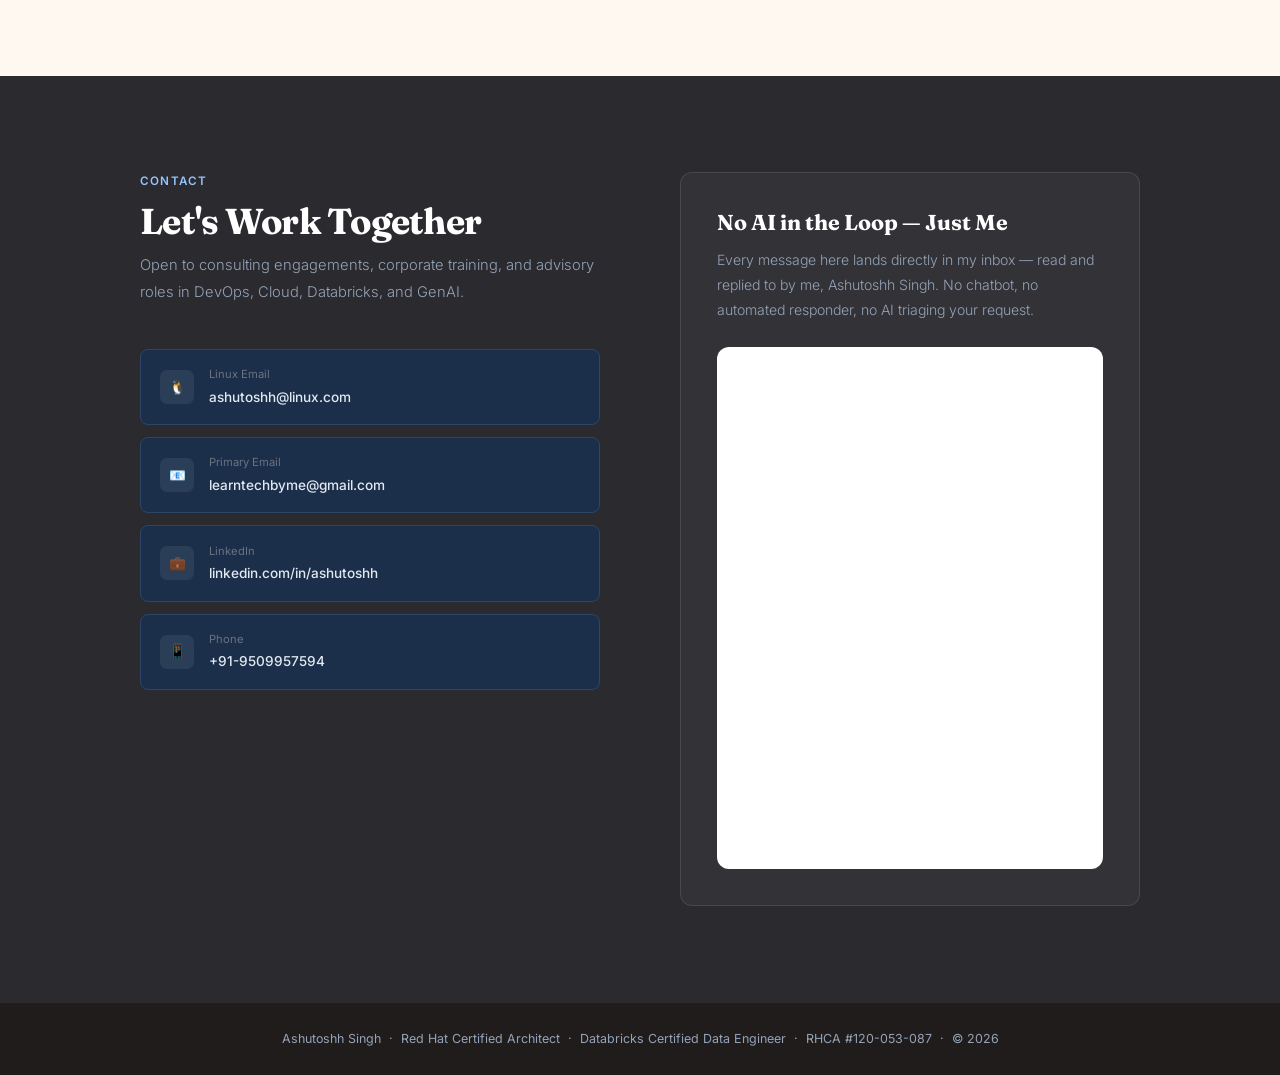
==== commit 83e76534: "Updates client name" ====
--- a/index.html
+++ b/index.html
@@ -87,8 +87,8 @@
     <div class="clients-eyebrow">Trusted by 100+ global enterprises</div>
     <div class="marquee-wrap">
    <div class="marquee">
-        <span class="client-pill">Cisco Systems</span> <span class="client-pill">Intuit Inc</span> <span class="client-pill">Prime Bank</span> <span class="client-pill">JCI</span> <span class="client-pill"> Adobe Systems </span>  <span class="client-pill">Fiserv</span> <span class="client-pill">Cloud4C</span> <span class="client-pill">Oracle India</span><span class="client-pill">Ernst &amp; Young</span><span class="client-pill">JP Morgan Chase</span><span class="client-pill">Walmart</span><span class="client-pill">BMO</span><span class="client-pill">Mobileum</span><span class="client-pill">TCS</span><span class="client-pill">Wipro</span><span class="client-pill">Infosys</span><span class="client-pill">Microsoft</span><span class="client-pill">Red Hat</span><span class="client-pill">Accenture</span><span class="client-pill">Deloitte</span><span class="client-pill">Capgemini</span><span class="client-pill">Adobe</span><span class="client-pill">Salesforce</span><span class="client-pill">Vodafone</span><span class="client-pill">Ericsson</span><span class="client-pill">Fidelity</span><span class="client-pill">Honeywell</span><span class="client-pill">Roche</span><span class="client-pill">NASA</span><span class="client-pill">USPTO</span><span class="client-pill">USGS</span><span class="client-pill">Bank of America</span><span class="client-pill">Blue Cross &amp; Blue Shield</span><span class="client-pill">CGI</span><span class="client-pill">Epsilon</span><span class="client-pill">Mercedes-Benz</span><span class="client-pill">Siemens</span><span class="client-pill">Orange</span><span class="client-pill">BFC Systems</span><span class="client-pill">Aristocrat</span><span class="client-pill">Unisys</span><span class="client-pill">LKQ</span><span class="client-pill">Rakuten Symphony</span><span class="client-pill">Eurofins</span><span class="client-pill">Euroclear</span><span class="client-pill">MBRD</span><span class="client-pill">West Corporation</span><span class="client-pill">Western Digital</span><span class="client-pill">Gaea Technologies Pvt Ltd</span><span class="client-pill">kyndrl</span><span class="client-pill">Tavisca</span><span class="client-pill">software AG</span><span class="client-pill">Decurtis</span>
-        <span class="client-pill">Cisco Systems</span> <span class="client-pill">Intuit Inc</span> <span class="client-pill">Prime Bank</span> <span class="client-pill">JCI</span> <span class="client-pill"> Adobe Systems </span>  <span class="client-pill">Fiserv</span> <span class="client-pill">Cloud4C</span> <span class="client-pill">Oracle India</span><span class="client-pill">Ernst &amp; Young</span><span class="client-pill">JP Morgan Chase</span><span class="client-pill">Walmart</span><span class="client-pill">BMO</span><span class="client-pill">Mobileum</span><span class="client-pill">TCS</span><span class="client-pill">Wipro</span><span class="client-pill">Infosys</span><span class="client-pill">Microsoft</span><span class="client-pill">Red Hat</span><span class="client-pill">Accenture</span><span class="client-pill">Deloitte</span><span class="client-pill">Capgemini</span><span class="client-pill">Adobe</span><span class="client-pill">Salesforce</span><span class="client-pill">Vodafone</span><span class="client-pill">Ericsson</span><span class="client-pill">Fidelity</span><span class="client-pill">Honeywell</span><span class="client-pill">Roche</span><span class="client-pill">NASA</span><span class="client-pill">USPTO</span><span class="client-pill">USGS</span><span class="client-pill">Bank of America</span><span class="client-pill">Blue Cross &amp; Blue Shield</span><span class="client-pill">CGI</span><span class="client-pill">Epsilon</span><span class="client-pill">Mercedes-Benz</span><span class="client-pill">Siemens</span><span class="client-pill">Orange</span><span class="client-pill">BFC Systems</span><span class="client-pill">Aristocrat</span><span class="client-pill">Unisys</span><span class="client-pill">LKQ</span><span class="client-pill">Rakuten Symphony</span><span class="client-pill">Eurofins</span><span class="client-pill">Euroclear</span><span class="client-pill">MBRD</span><span class="client-pill">West Corporation</span><span class="client-pill">Western Digital</span><span class="client-pill">Gaea Technologies Pvt Ltd</span><span class="client-pill">kyndrl</span><span class="client-pill">Tavisca</span><span class="client-pill">software AG</span><span class="client-pill">Decurtis</span>
+        <span class="client-pill">Cisco Systems</span> <span class="client-pill">Casino Arizona</span> <span class="client-pill">Bosch</span> <span class="client-pill">Intuit Inc</span> <span class="client-pill">Prime Bank</span> <span class="client-pill">JCI</span> <span class="client-pill"> Adobe Systems </span>  <span class="client-pill">Fiserv</span> <span class="client-pill">Cloud4C</span> <span class="client-pill">Oracle India</span><span class="client-pill">Ernst &amp; Young</span><span class="client-pill">JP Morgan Chase</span><span class="client-pill">Walmart</span><span class="client-pill">BMO</span><span class="client-pill">Mobileum</span><span class="client-pill">TCS</span><span class="client-pill">Wipro</span><span class="client-pill">Infosys</span><span class="client-pill">Microsoft</span><span class="client-pill">Red Hat</span><span class="client-pill">Accenture</span><span class="client-pill">Deloitte</span><span class="client-pill">Capgemini</span><span class="client-pill">Adobe</span><span class="client-pill">Salesforce</span><span class="client-pill">Vodafone</span><span class="client-pill">Ericsson</span><span class="client-pill">Fidelity</span><span class="client-pill">Honeywell</span><span class="client-pill">Roche</span><span class="client-pill">NASA</span><span class="client-pill">USPTO</span><span class="client-pill">USGS</span><span class="client-pill">Bank of America</span><span class="client-pill">Blue Cross &amp; Blue Shield</span><span class="client-pill">CGI</span><span class="client-pill">Epsilon</span><span class="client-pill">Mercedes-Benz</span><span class="client-pill">Siemens</span><span class="client-pill">Orange</span><span class="client-pill">BFC Systems</span><span class="client-pill">Aristocrat</span><span class="client-pill">Unisys</span><span class="client-pill">LKQ</span><span class="client-pill">Rakuten Symphony</span><span class="client-pill">Eurofins</span><span class="client-pill">Euroclear</span><span class="client-pill">MBRD</span><span class="client-pill">West Corporation</span><span class="client-pill">Western Digital</span><span class="client-pill">Gaea Technologies Pvt Ltd</span><span class="client-pill">kyndrl</span><span class="client-pill">Tavisca</span><span class="client-pill">software AG</span><span class="client-pill">Decurtis</span>
+        <span class="client-pill">Cisco Systems</span> <span class="client-pill">Casino Arizona</span> <span class="client-pill">Bosch</span> <span class="client-pill">Intuit Inc</span> <span class="client-pill">Prime Bank</span> <span class="client-pill">JCI</span> <span class="client-pill"> Adobe Systems </span>  <span class="client-pill">Fiserv</span> <span class="client-pill">Cloud4C</span> <span class="client-pill">Oracle India</span><span class="client-pill">Ernst &amp; Young</span><span class="client-pill">JP Morgan Chase</span><span class="client-pill">Walmart</span><span class="client-pill">BMO</span><span class="client-pill">Mobileum</span><span class="client-pill">TCS</span><span class="client-pill">Wipro</span><span class="client-pill">Infosys</span><span class="client-pill">Microsoft</span><span class="client-pill">Red Hat</span><span class="client-pill">Accenture</span><span class="client-pill">Deloitte</span><span class="client-pill">Capgemini</span><span class="client-pill">Adobe</span><span class="client-pill">Salesforce</span><span class="client-pill">Vodafone</span><span class="client-pill">Ericsson</span><span class="client-pill">Fidelity</span><span class="client-pill">Honeywell</span><span class="client-pill">Roche</span><span class="client-pill">NASA</span><span class="client-pill">USPTO</span><span class="client-pill">USGS</span><span class="client-pill">Bank of America</span><span class="client-pill">Blue Cross &amp; Blue Shield</span><span class="client-pill">CGI</span><span class="client-pill">Epsilon</span><span class="client-pill">Mercedes-Benz</span><span class="client-pill">Siemens</span><span class="client-pill">Orange</span><span class="client-pill">BFC Systems</span><span class="client-pill">Aristocrat</span><span class="client-pill">Unisys</span><span class="client-pill">LKQ</span><span class="client-pill">Rakuten Symphony</span><span class="client-pill">Eurofins</span><span class="client-pill">Euroclear</span><span class="client-pill">MBRD</span><span class="client-pill">West Corporation</span><span class="client-pill">Western Digital</span><span class="client-pill">Gaea Technologies Pvt Ltd</span><span class="client-pill">kyndrl</span><span class="client-pill">Tavisca</span><span class="client-pill">software AG</span><span class="client-pill">Decurtis</span>
       </div>
     </div>
   </div>
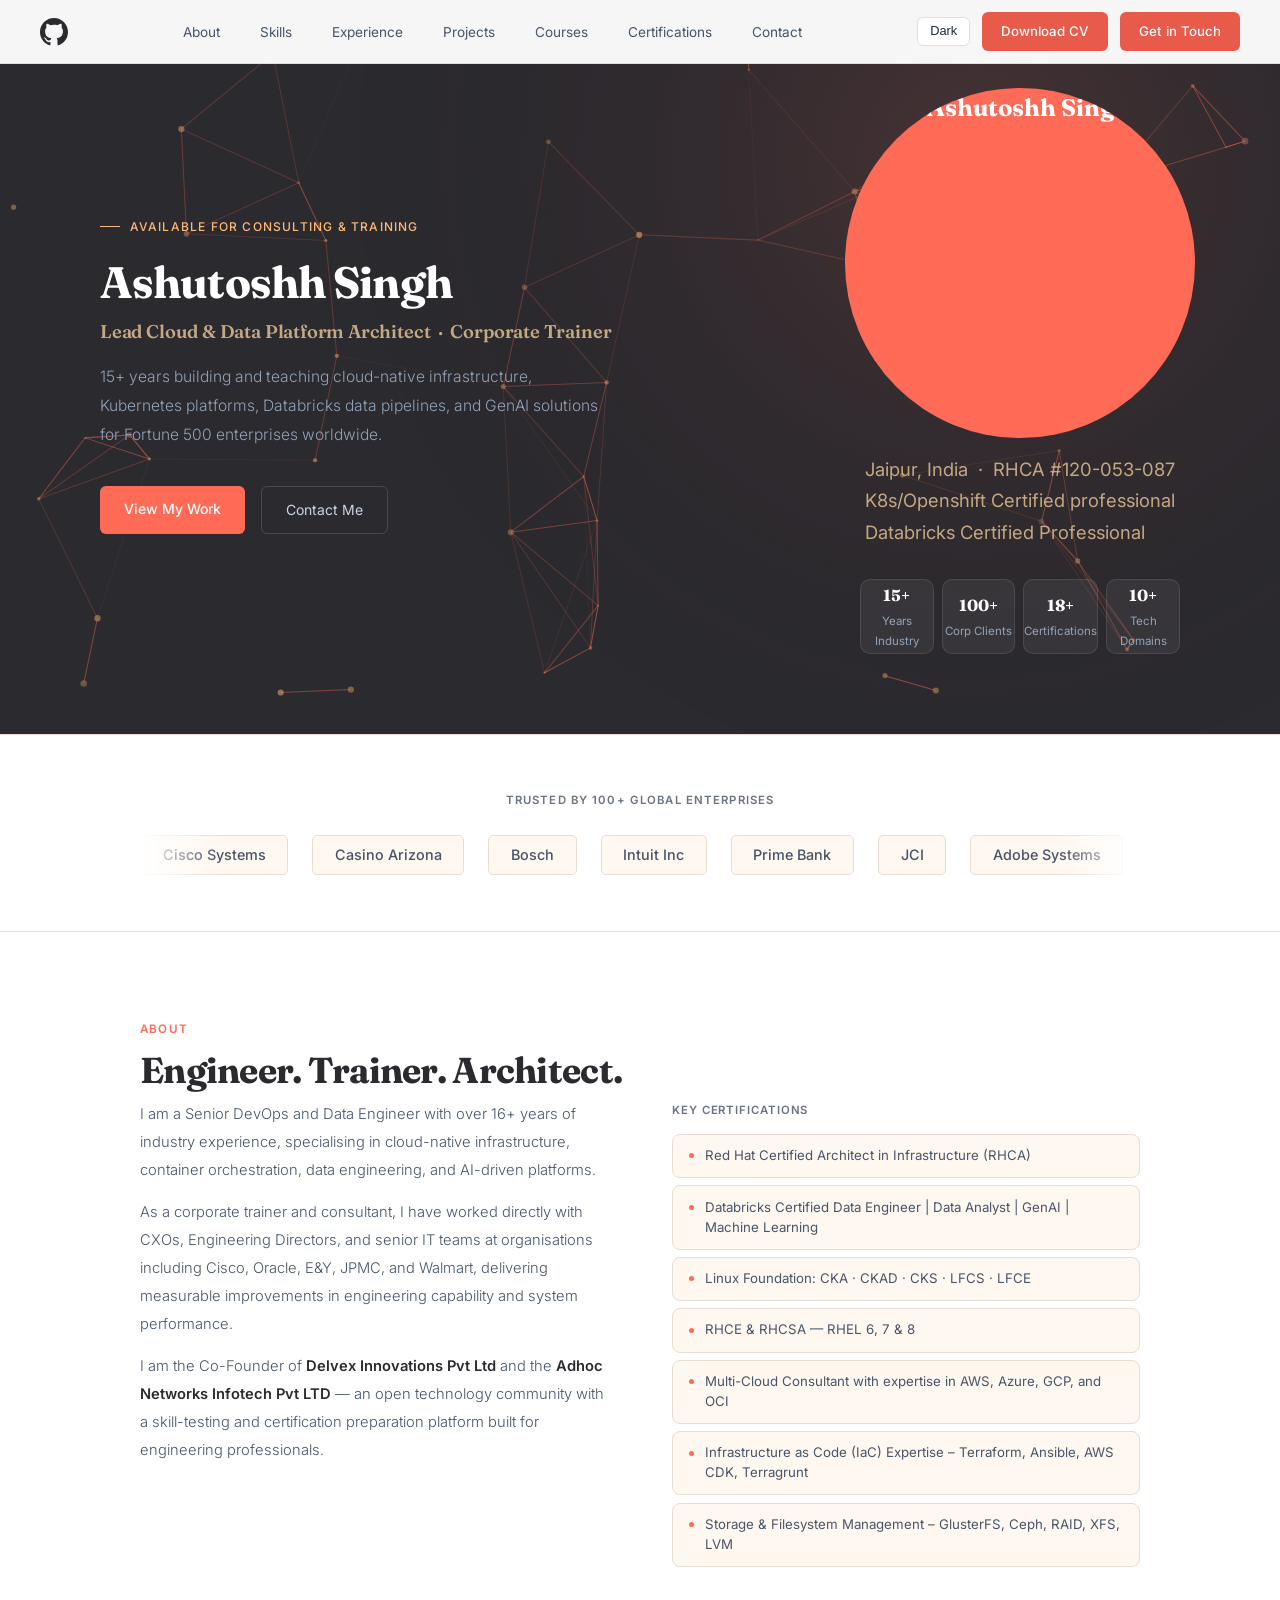
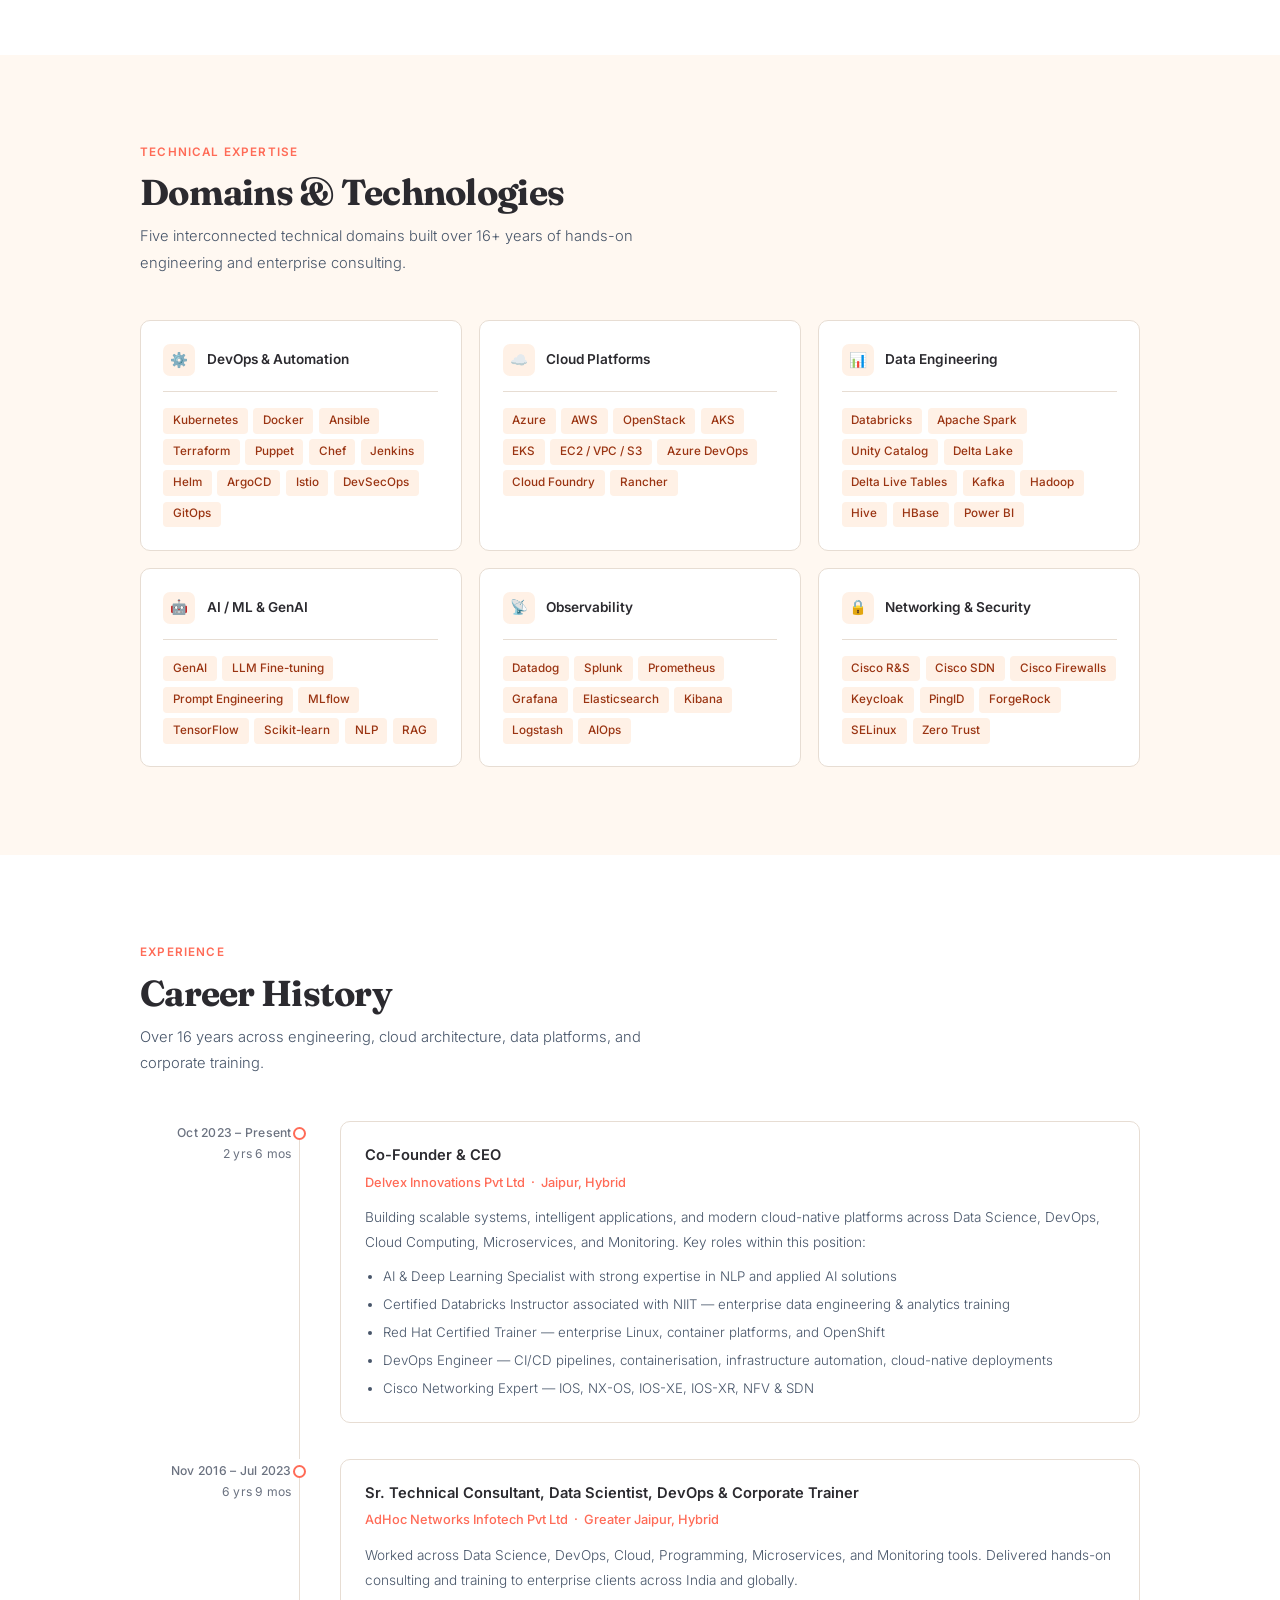
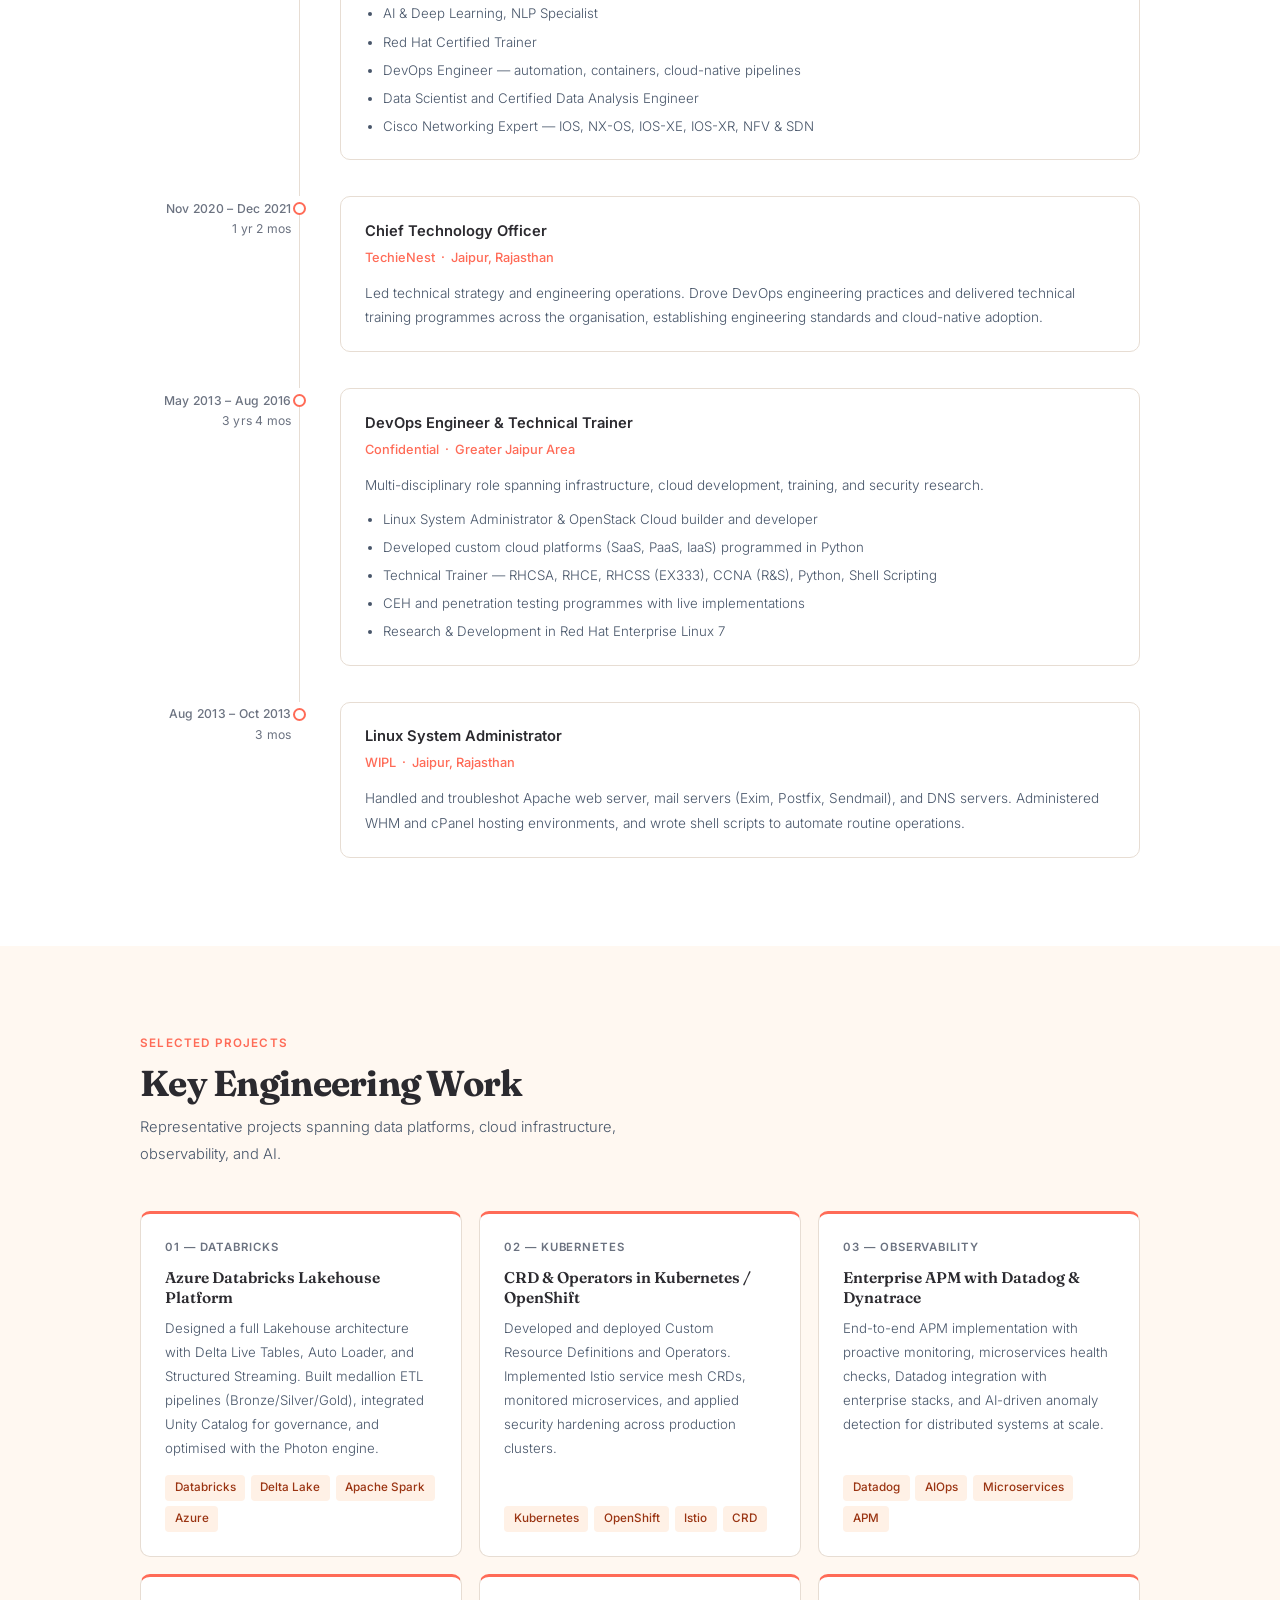
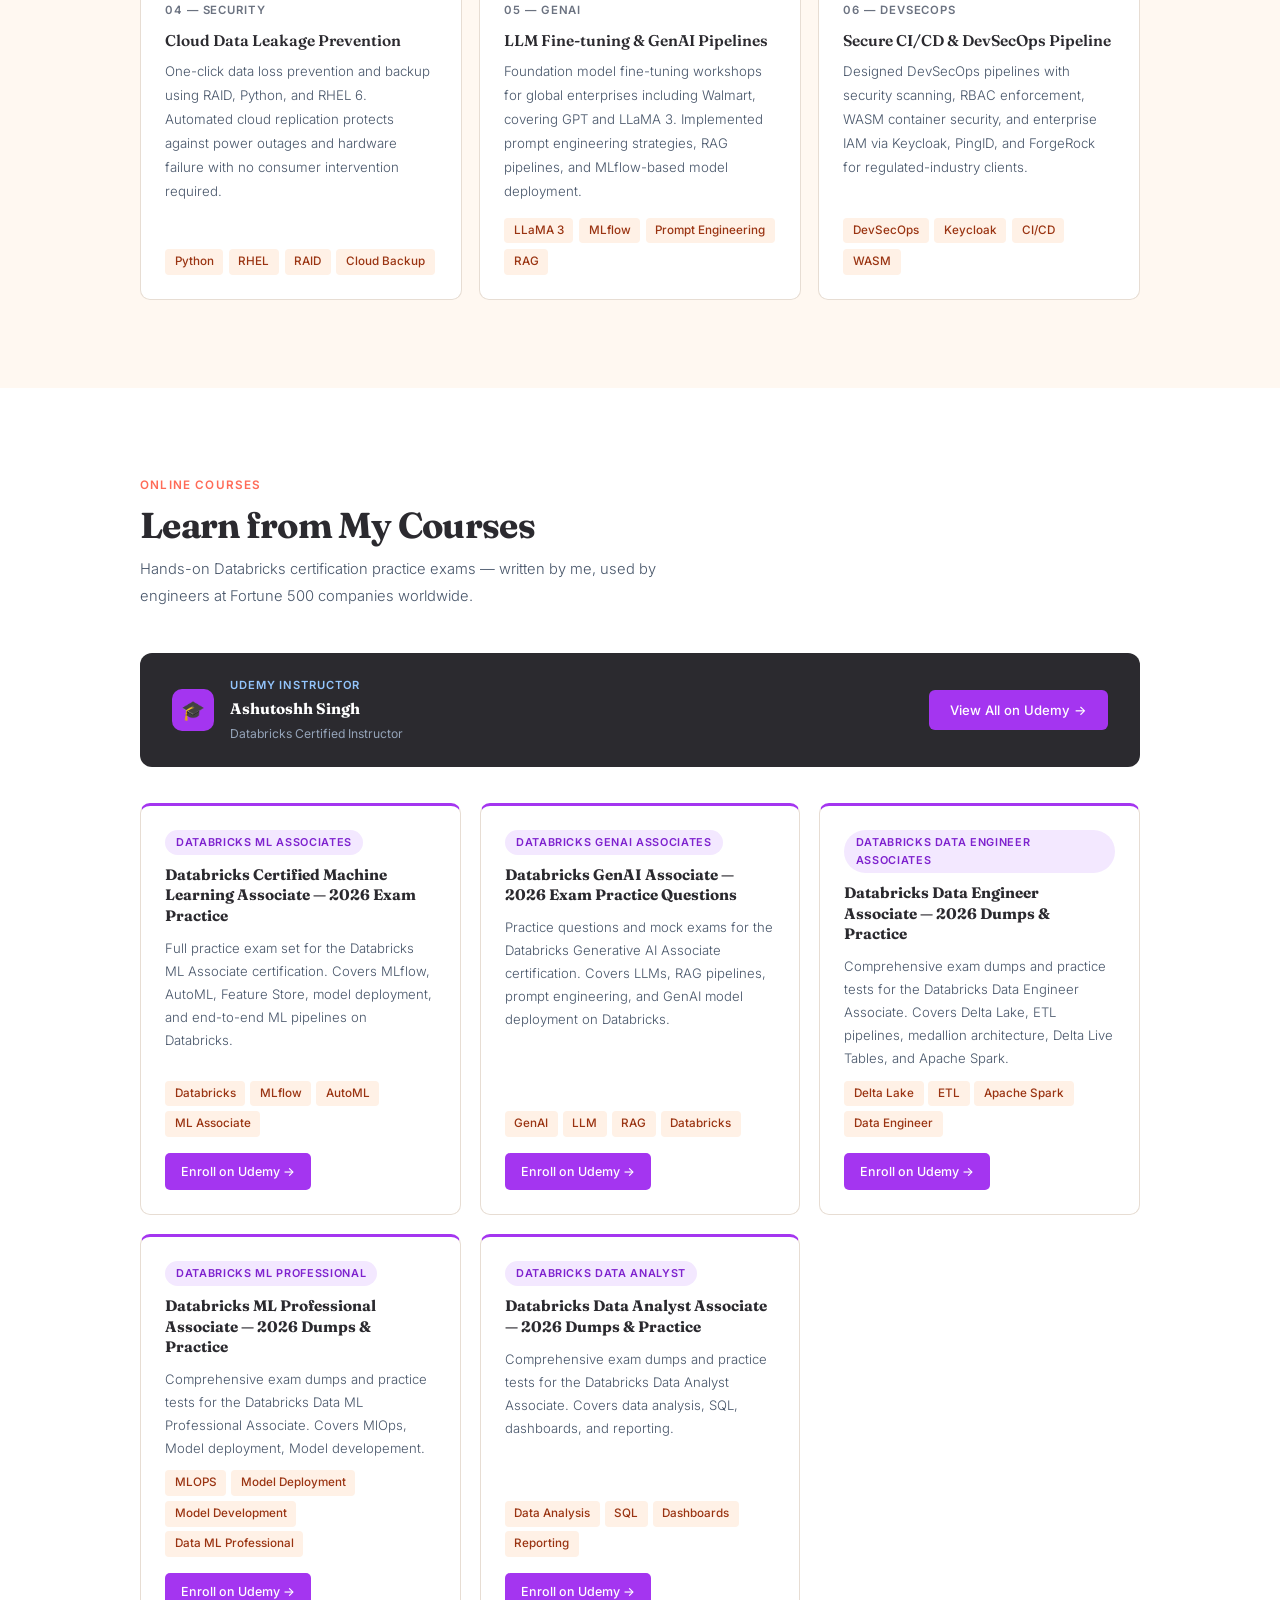
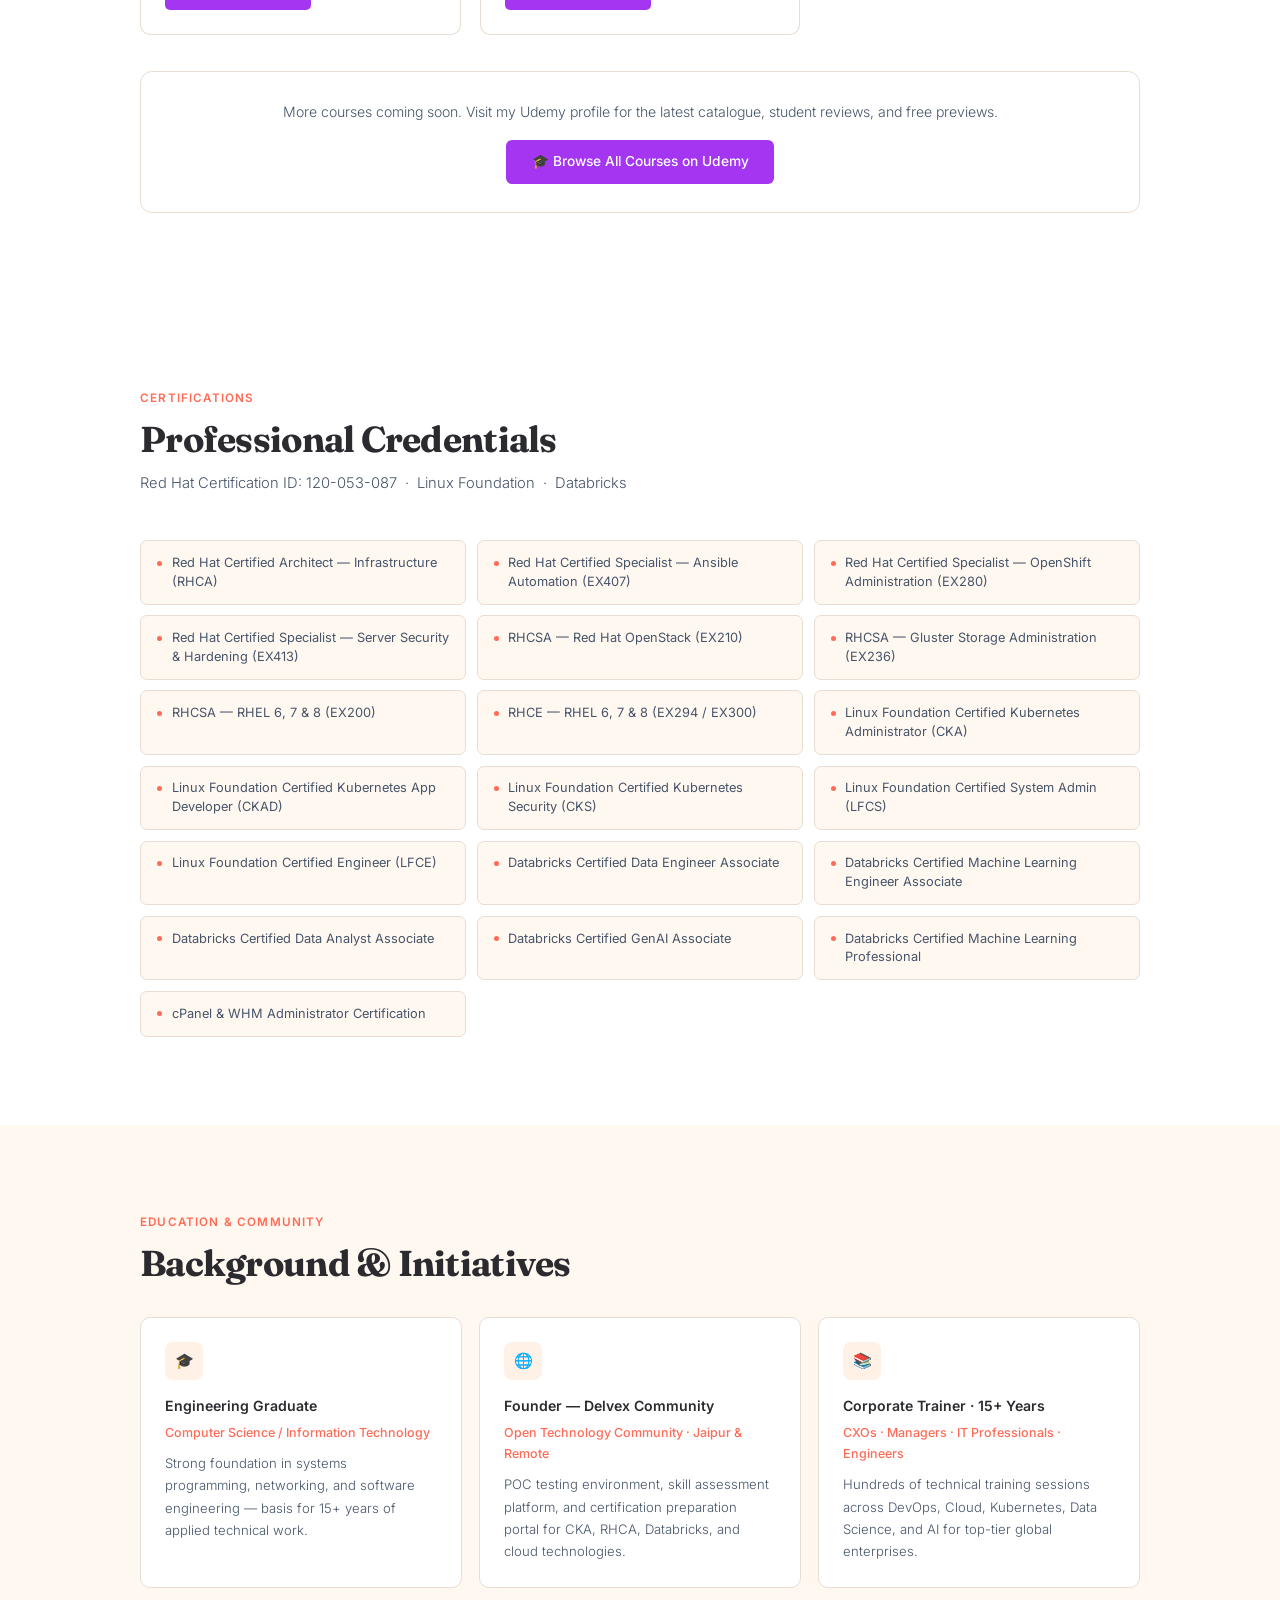
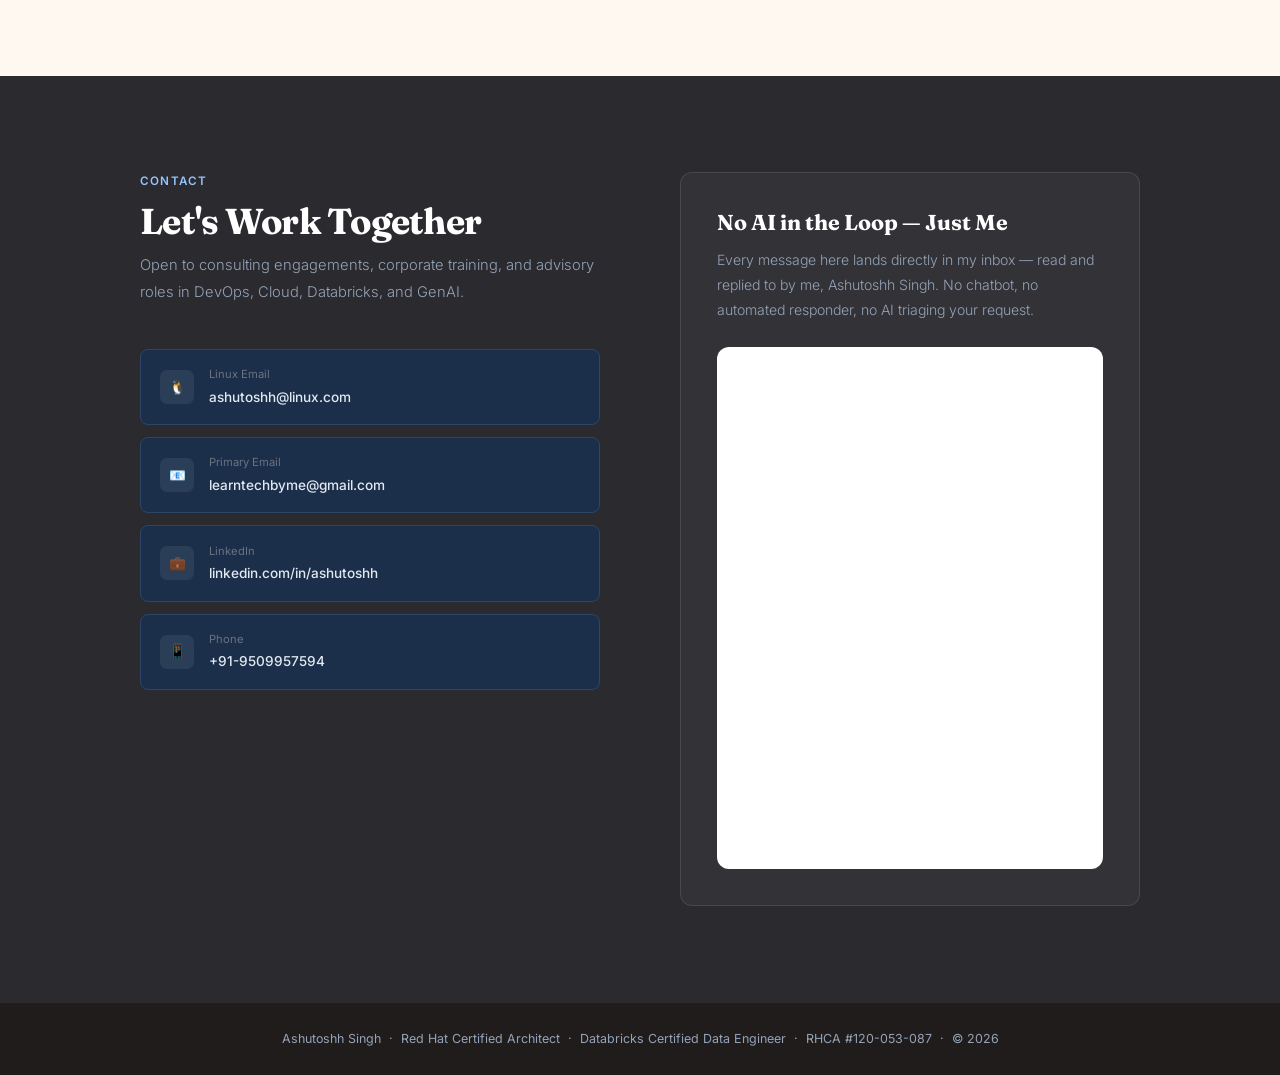
==== commit 4247e5ae: "Updates tech domain" ====
--- a/index.html
+++ b/index.html
@@ -100,7 +100,7 @@
     <h2>Engineer. Trainer. Architect.</h2>
     <div class="about-grid">
       <div class="about-text">
-        <p>I am a Senior DevOps and Data Engineer with over 15 years of industry experience, specialising in cloud-native infrastructure, container orchestration, data engineering, and AI-driven platforms.</p>
+        <p>I am a Senior DevOps and Data Engineer with over 16+ years of industry experience, specialising in cloud-native infrastructure, container orchestration, data engineering, and AI-driven platforms.</p>
         <p>As a corporate trainer and consultant, I have worked directly with CXOs, Engineering Directors, and senior IT teams at organisations including Cisco, Oracle, E&amp;Y, JPMC, and Walmart, delivering measurable improvements in engineering capability and system performance.</p>
         <p>I am the Co-Founder of <strong style="font-weight:600;color:var(--navy);">Delvex Innovations Pvt Ltd</strong> and the <strong style="font-weight:600;color:var(--navy);">Adhoc Networks Infotech Pvt LTD </strong> — an open technology community with a skill-testing and certification preparation platform built for engineering professionals.</p>
       </div>
@@ -123,7 +123,7 @@
   <div class="container">
     <div class="eyebrow">Technical Expertise</div>
     <h2>Domains &amp; Technologies</h2>
-    <p class="section-intro">Five interconnected technical domains built over 15+ years of hands-on engineering and enterprise consulting.</p>
+    <p class="section-intro">Five interconnected technical domains built over 16+ years of hands-on engineering and enterprise consulting.</p>
     <div class="skills-grid">
       <div class="skill-card">
         <div class="skill-card-top"><div class="skill-icon-box">⚙️</div><h3>DevOps &amp; Automation</h3></div>
@@ -135,7 +135,7 @@
       </div>
       <div class="skill-card">
         <div class="skill-card-top"><div class="skill-icon-box">📊</div><h3>Data Engineering</h3></div>
-        <div class="tags"><span class="tag">Databricks</span><span class="tag">Apache Spark</span><span class="tag">Delta Lake</span><span class="tag">Delta Live Tables</span><span class="tag">Kafka</span><span class="tag">Hadoop</span><span class="tag">Hive</span><span class="tag">HBase</span><span class="tag">Power BI</span></div>
+        <div class="tags"><span class="tag">Databricks</span><span class="tag">Apache Spark</span> <span class="tag">Unity Catalog</span> <span class="tag">Delta Lake</span><span class="tag">Delta Live Tables</span><span class="tag">Kafka</span><span class="tag">Hadoop</span><span class="tag">Hive</span><span class="tag">HBase</span><span class="tag">Power BI</span></div>
       </div>
       <div class="skill-card">
         <div class="skill-card-top"><div class="skill-icon-box">🤖</div><h3>AI / ML &amp; GenAI</h3></div>
@@ -157,7 +157,7 @@
   <div class="container">
     <div class="eyebrow">Experience</div>
     <h2>Career History</h2>
-    <p class="section-intro">Over 15 years across engineering, cloud architecture, data platforms, and corporate training.</p>
+    <p class="section-intro">Over 16 years across engineering, cloud architecture, data platforms, and corporate training.</p>
     <div class="timeline">
       <div class="tl-item">
         <div class="tl-date">Oct 2023 – Present<br/><span style="color:var(--txt3);font-weight:400;">2 yrs 6 mos</span></div><div class="tl-dot"></div><div class="tl-line"></div>
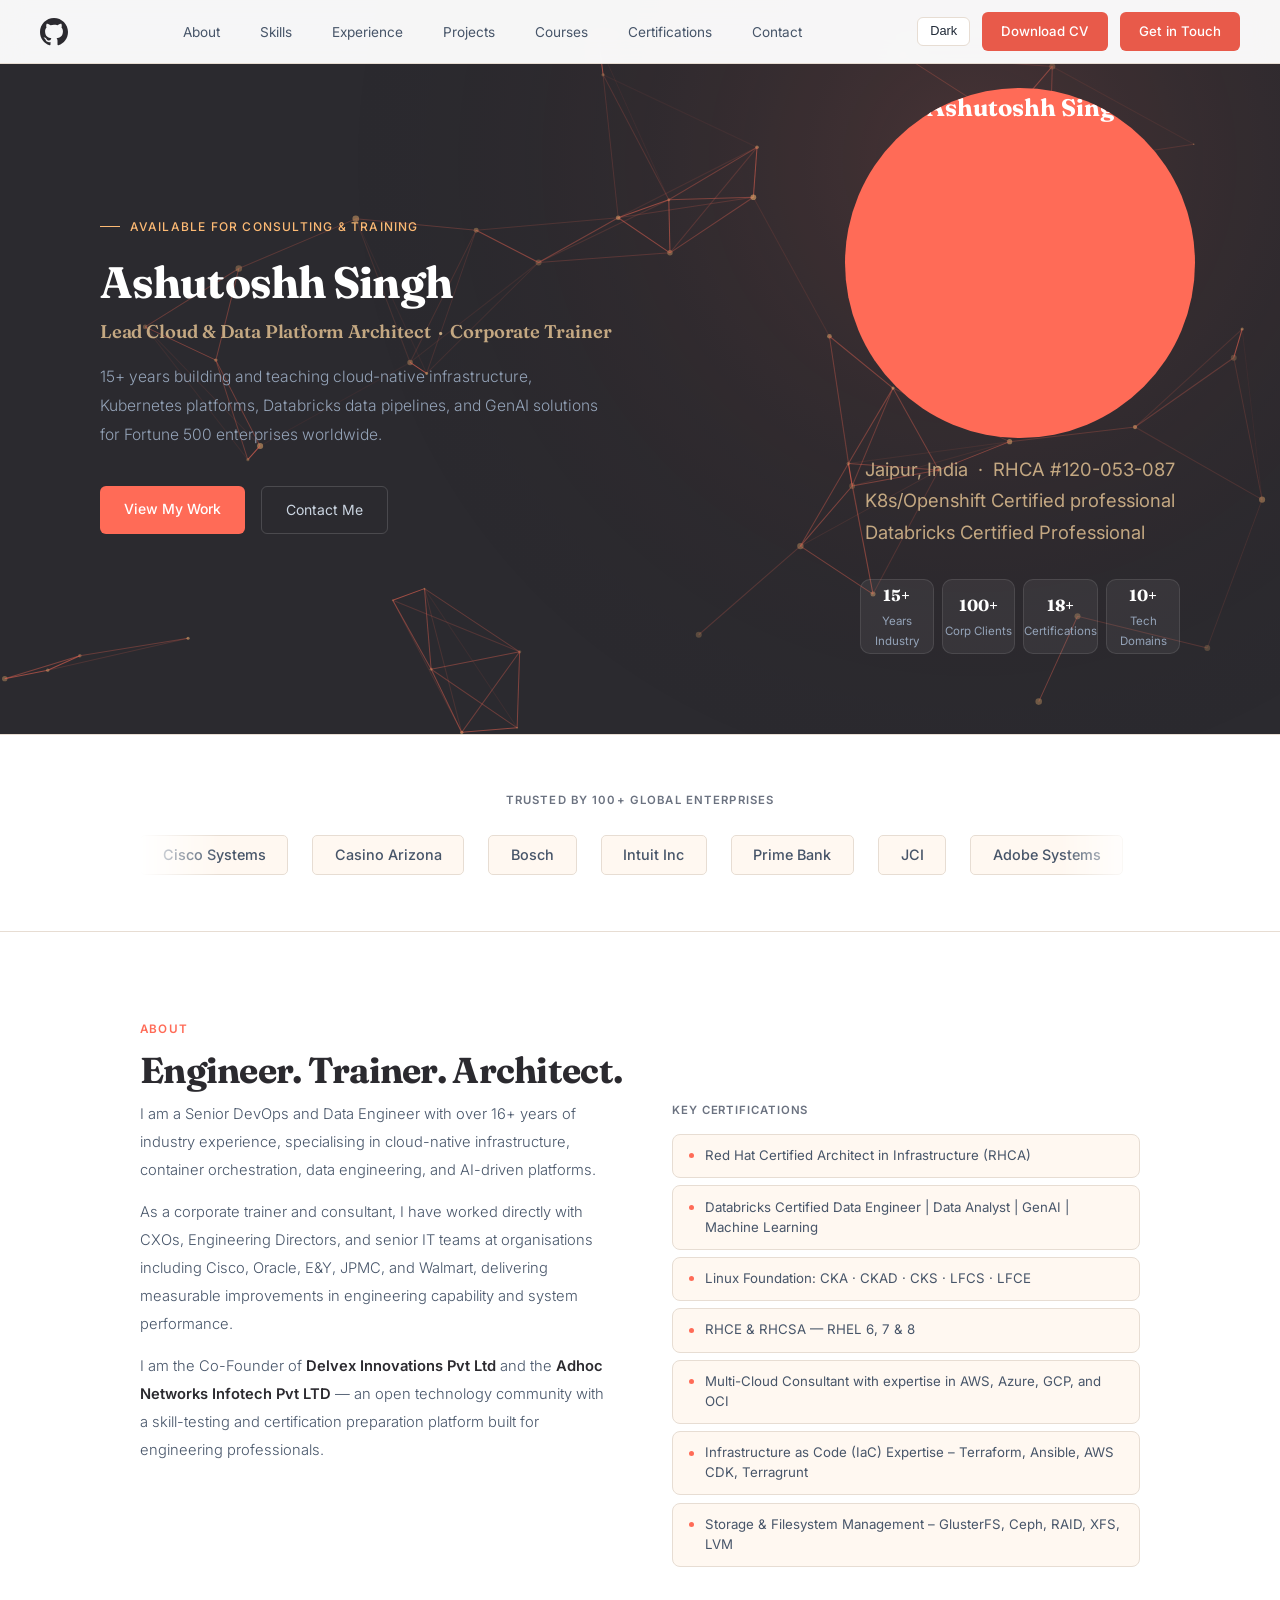
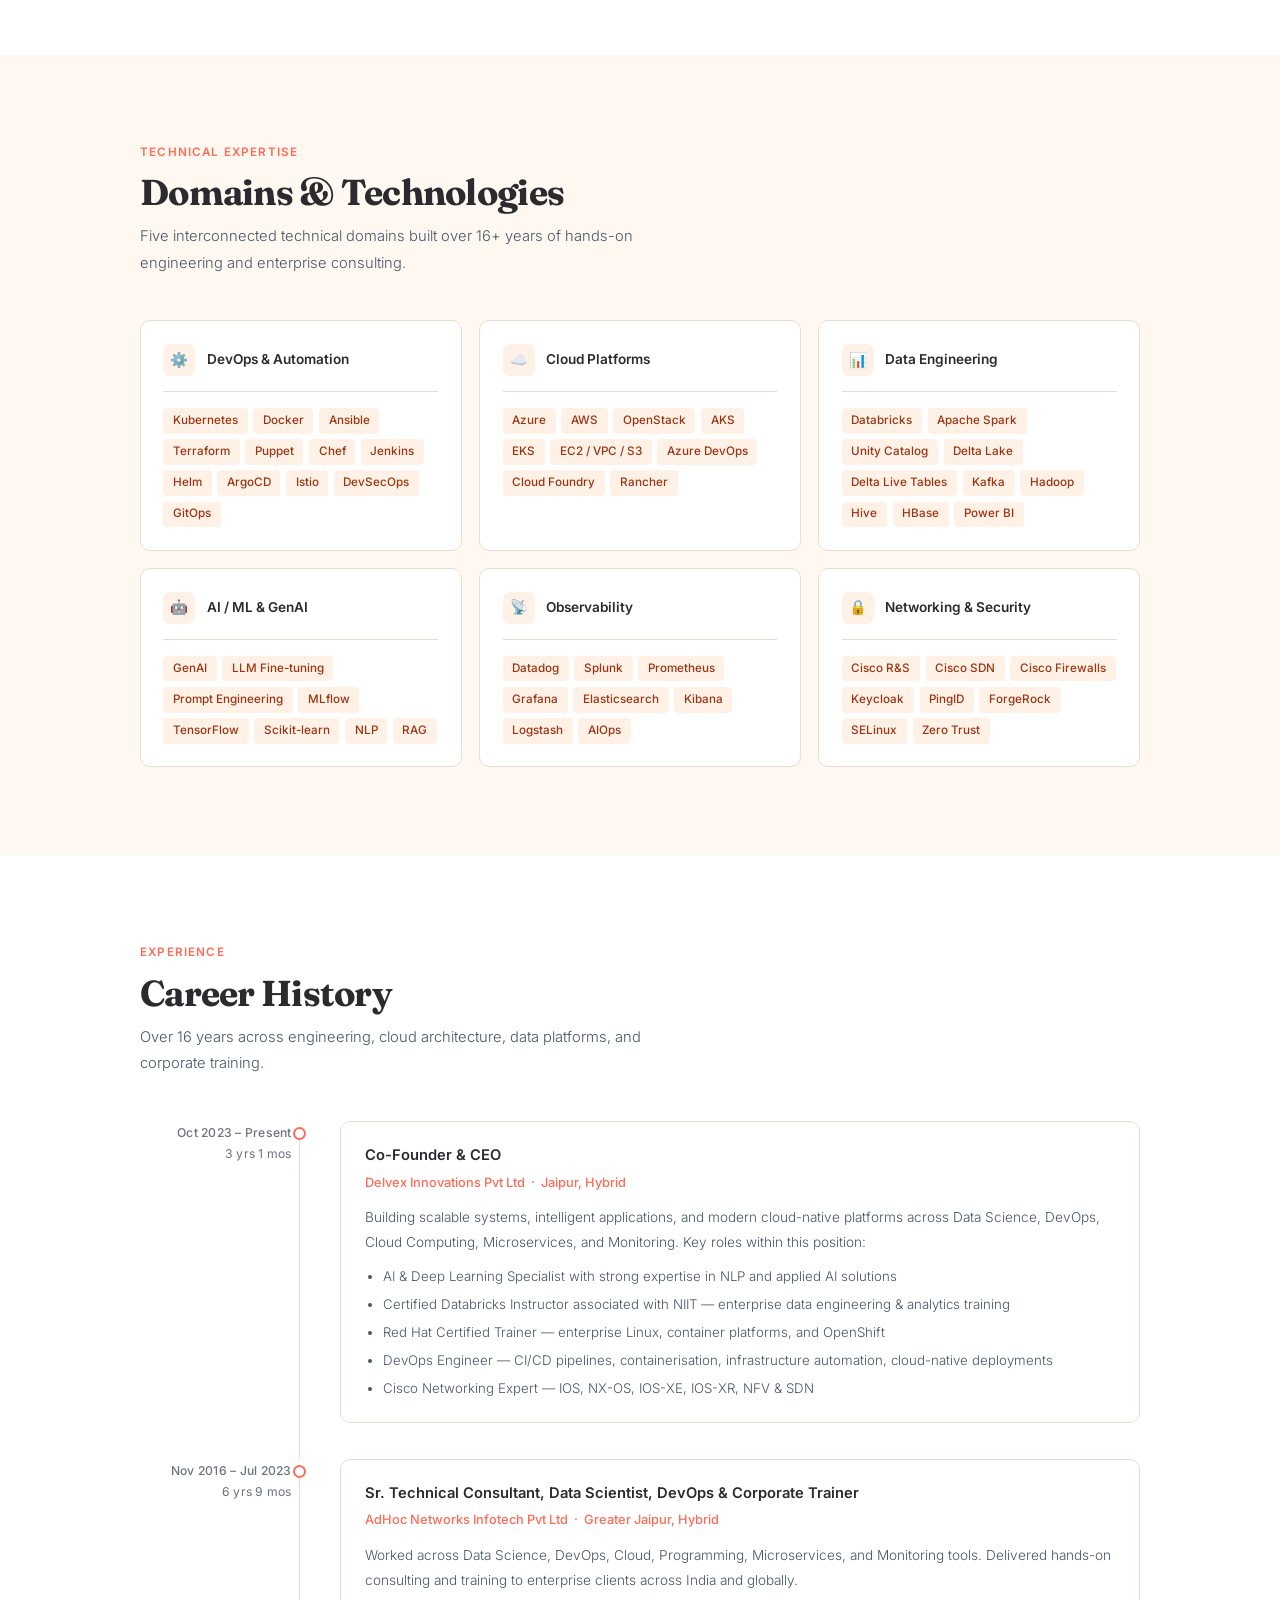
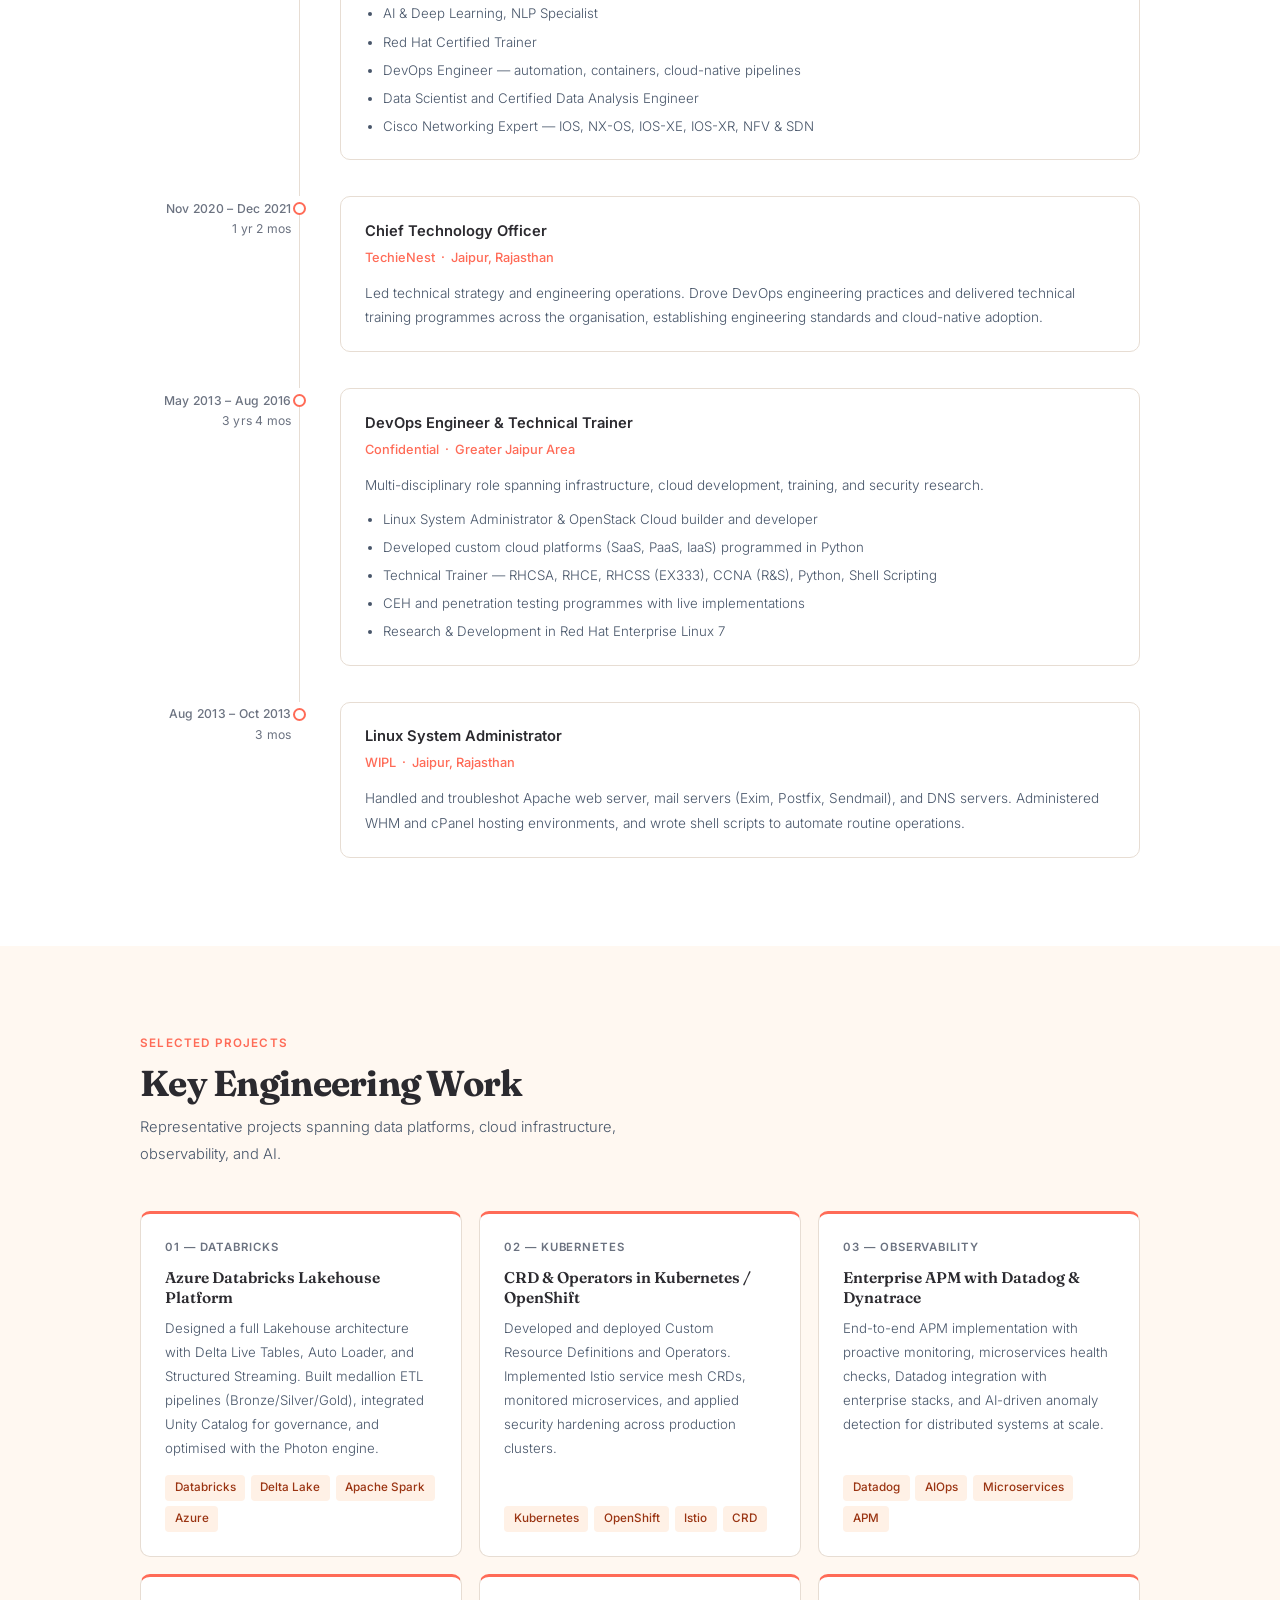
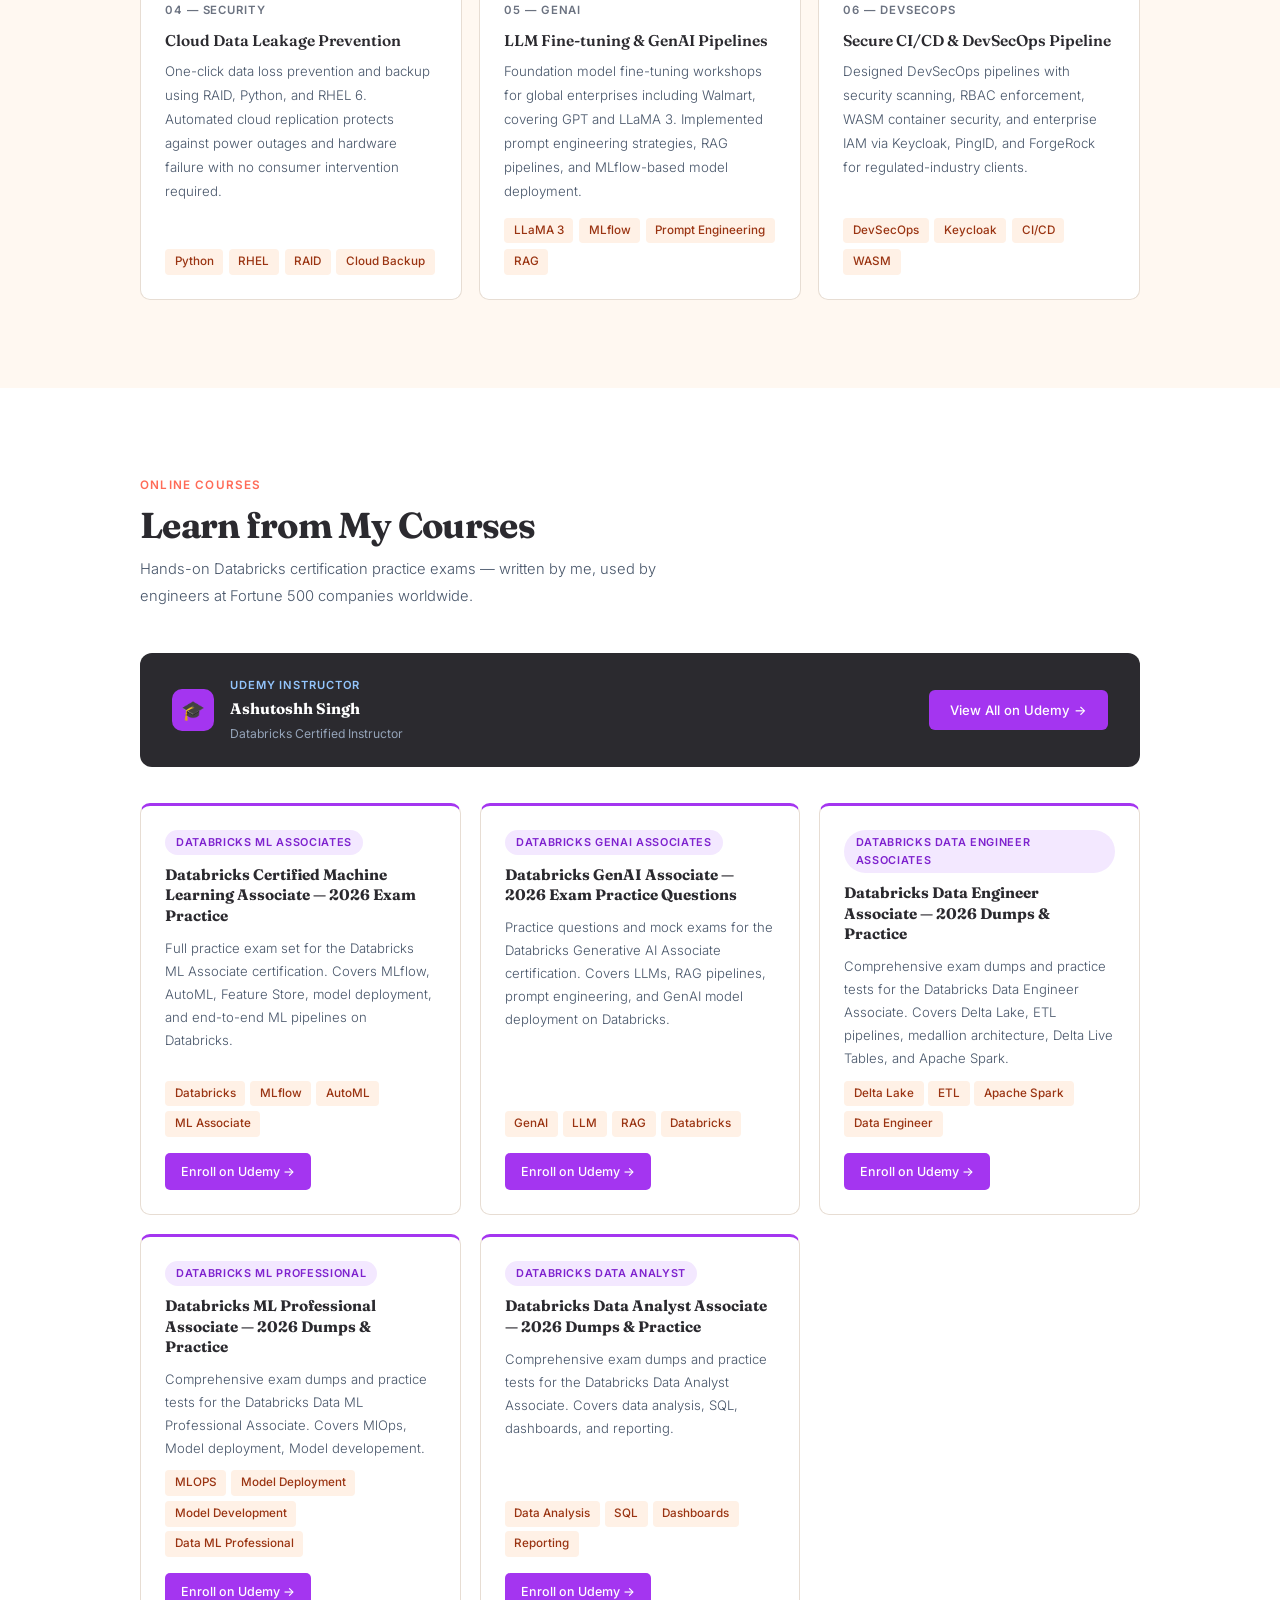
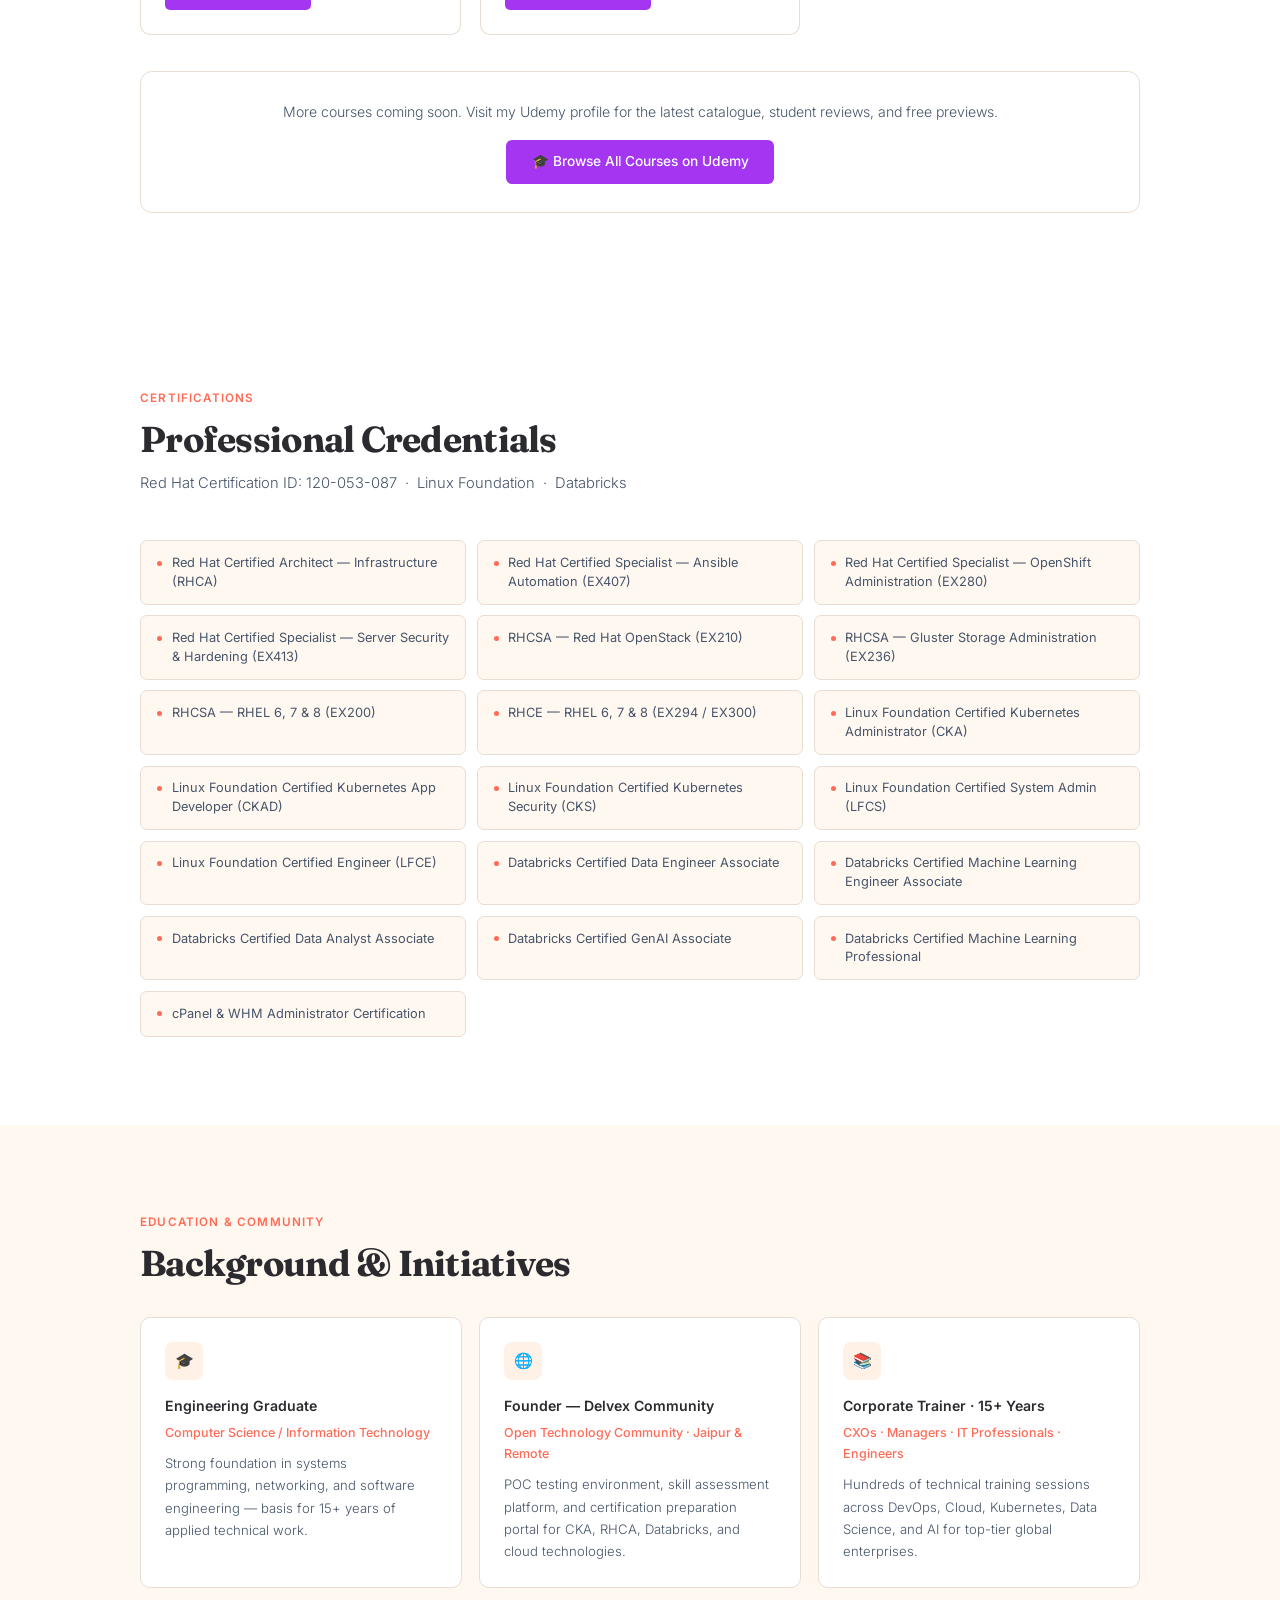
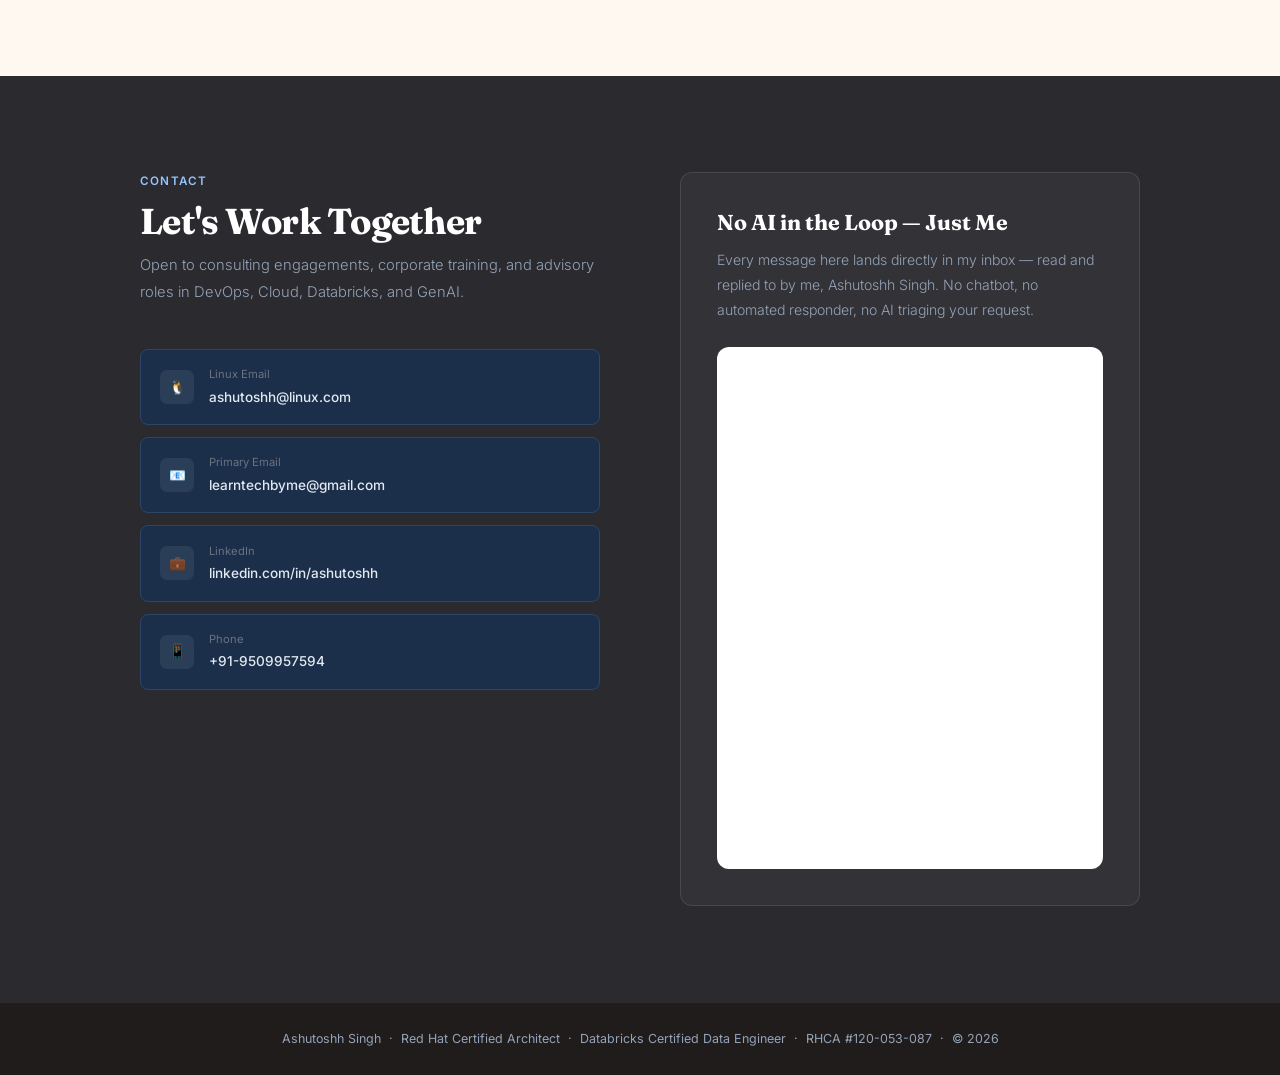
==== commit fcf905c9: "Updates tech domain" ====
--- a/index.html
+++ b/index.html
@@ -160,7 +160,7 @@
     <p class="section-intro">Over 16 years across engineering, cloud architecture, data platforms, and corporate training.</p>
     <div class="timeline">
       <div class="tl-item">
-        <div class="tl-date">Oct 2023 – Present<br/><span style="color:var(--txt3);font-weight:400;">2 yrs 6 mos</span></div><div class="tl-dot"></div><div class="tl-line"></div>
+        <div class="tl-date">Oct 2023 – Present<br/><span style="color:var(--txt3);font-weight:400;">3 yrs 1 mos</span></div><div class="tl-dot"></div><div class="tl-line"></div>
         <div class="tl-body">
           <div class="tl-role">Co-Founder &amp; CEO</div>
           <div class="tl-company">Delvex Innovations Pvt Ltd &nbsp;·&nbsp; Jaipur, Hybrid</div>
